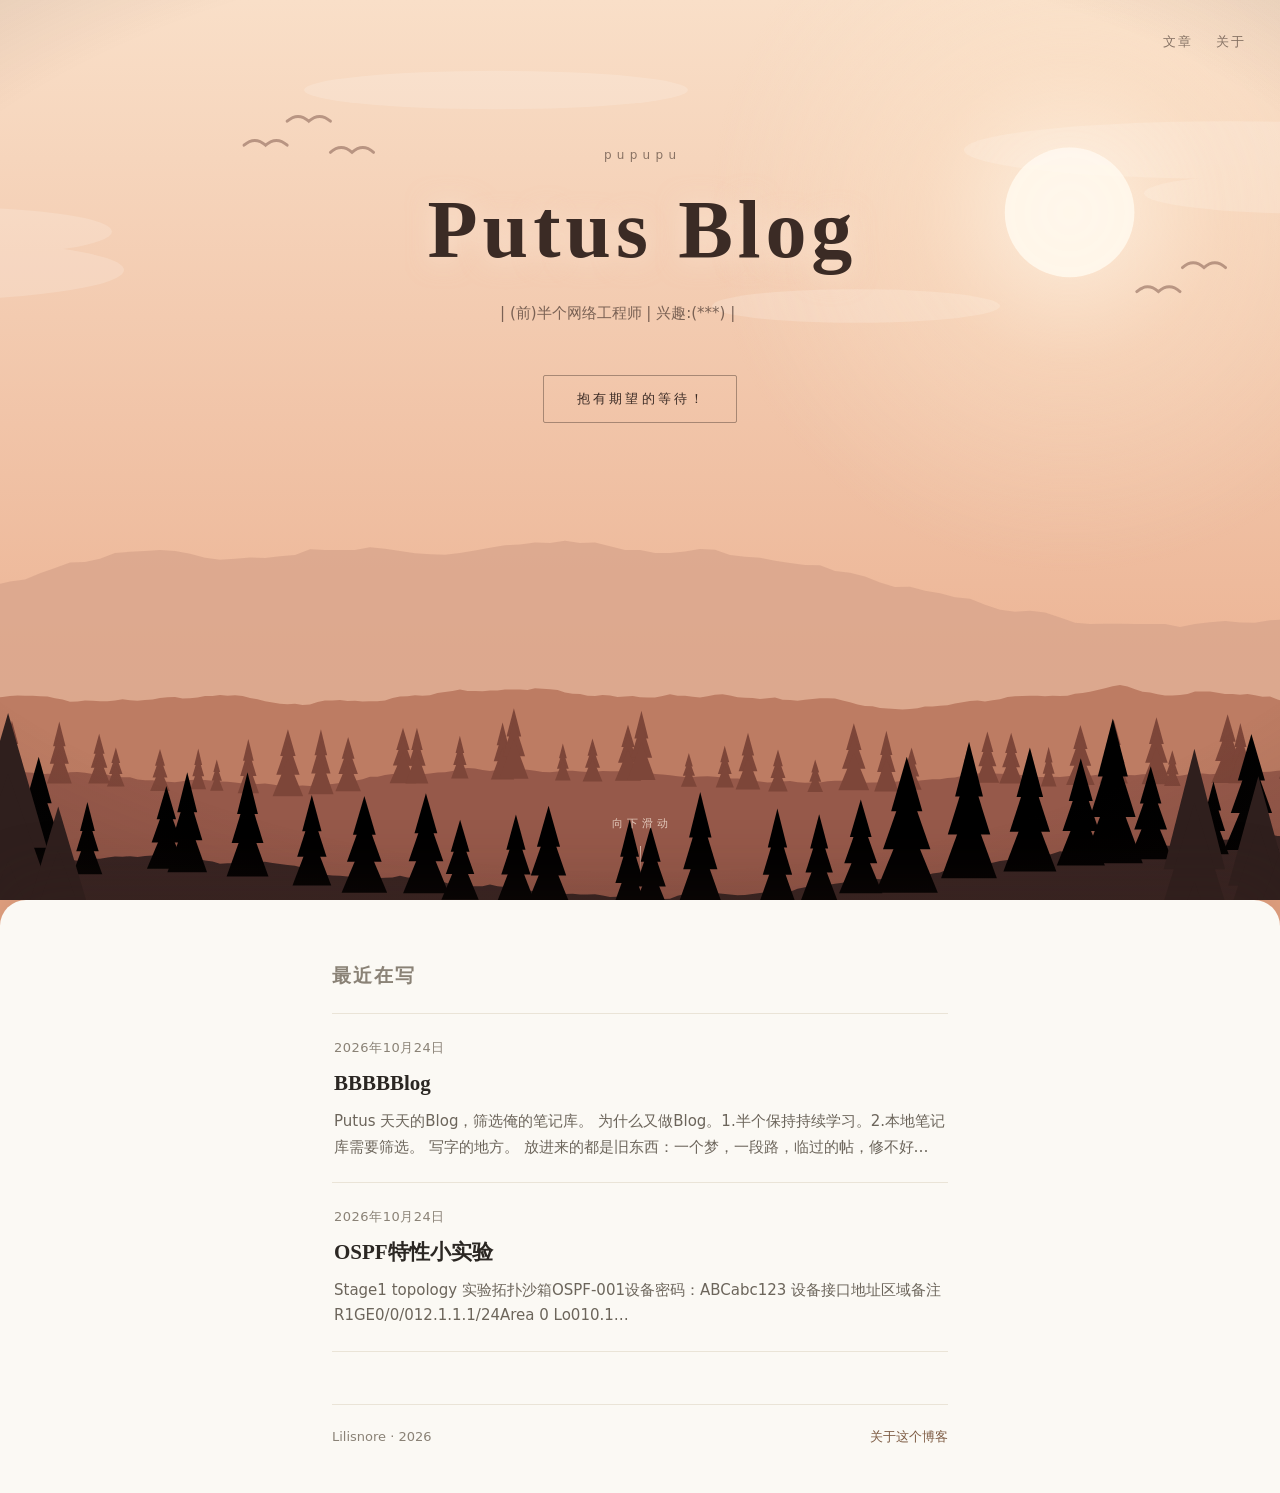
==== docs/index.html @ 39497267 "Add files via upload" ====
<!doctype html>
<html lang="zh-CN">
<head>
<meta charset="utf-8">
<meta name="viewport" content="width=device-width, initial-scale=1">
<title>Putus Blog</title>
<meta name="description" content="一个人的博客，记一些没地方放的念头。">
<meta name="color-scheme" content="light dark">
<link rel="stylesheet" href="assets/style.css">
<style>
:root {
  --sky-top: #f9dfc8;
  --sky-low: #e8a684;
  --ridge-far: #d9a58c;
  --ridge-mid: #bd7c63;
  --ridge-near: #96594a;
  --ridge-front: #382422;
  --tree-near: #7d4639;
  --tree-front: #2f1f1d;
  --accent: #7d5b43;
}
</style>
<link rel="icon" type="image/png" sizes="64x64" href="assets/favicon.png">
<link rel="apple-touch-icon" href="assets/apple-touch-icon.png">
  <script src="assets/home.js" defer></script>
</head>
<body class="is-home">
<div class="hero">
  <div class="scene" aria-hidden="true">
    <div class="scene__layer" style="--z:-40;--s:1.4"><svg viewBox="0 0 1600 900" preserveAspectRatio="xMidYMid slice" aria-hidden="true">
<defs>
  <radialGradient id="sc-glow" cx="0.5" cy="0.5" r="0.5">
    <stop offset="0%" stop-color="#fff6e9" stop-opacity="0.8"/>
    <stop offset="42%" stop-color="#ffe9cf" stop-opacity="0.32"/>
    <stop offset="100%" stop-color="#ffe9cf" stop-opacity="0"/>
  </radialGradient>
</defs>
<circle cx="1158" cy="252" r="300" fill="url(#sc-glow)"/>
<circle cx="1158" cy="252" r="54" fill="#fff8ec" opacity="0.92"/>
<g fill="#fffaf2" opacity="0.2" class="sc-clouds"><ellipse cx="180" cy="300" rx="190" ry="26"/><ellipse cx="230" cy="268" rx="130" ry="20"/><ellipse cx="1290" cy="200" rx="220" ry="24"/><ellipse cx="1360" cy="236" rx="140" ry="17"/><ellipse cx="680" cy="150" rx="160" ry="16"/><ellipse cx="980" cy="330" rx="120" ry="14"/></g>
</svg></div>
    <div class="scene__layer" style="--z:-70;--s:1.7"><svg viewBox="0 0 1600 900" preserveAspectRatio="xMidYMid slice" aria-hidden="true">
<defs>
  <linearGradient id="sc-far" x1="0" y1="0" x2="0" y2="1">
    <stop offset="0%" stop-color="#d9a58c"/>
    <stop offset="100%" stop-color="#c9907a"/>
  </linearGradient>
</defs>
<path class="sc-ridge-far" d="M0.0,592.0 L12.5,591.2 L25.0,587.9 L37.5,585.7 L50.0,582.2 L62.5,582.7 L75.0,580.1 L87.5,576.4 L100.0,575.6 L112.5,575.9 L125.0,576.1 L137.5,573.8 L150.0,570.4 L162.5,572.2 L175.0,571.1 L187.5,572.3 L200.0,570.1 L212.5,570.7 L225.0,568.8 L237.5,565.7 L250.0,561.9 L262.5,562.4 L275.0,559.5 L287.5,557.9 L300.0,552.8 L312.5,548.4 L325.0,543.7 L337.5,543.3 L350.0,540.6 L362.5,535.9 L375.0,534.8 L387.5,534.1 L400.0,533.3 L412.5,534.2 L425.0,536.5 L437.5,539.8 L450.0,541.5 L462.5,540.7 L475.0,539.6 L487.5,540.0 L500.0,538.5 L512.5,537.4 L525.0,532.8 L537.5,533.3 L550.0,533.4 L562.5,533.4 L575.0,531.0 L587.5,532.3 L600.0,534.1 L612.5,536.0 L625.0,536.8 L637.5,537.2 L650.0,535.9 L662.5,533.8 L675.0,531.4 L687.5,529.3 L700.0,528.7 L712.5,527.1 L725.0,527.5 L737.5,525.7 L750.0,527.4 L762.5,527.0 L775.0,530.2 L787.5,533.4 L800.0,533.4 L812.5,535.9 L825.0,535.8 L837.5,534.6 L850.0,532.4 L862.5,533.1 L875.0,537.4 L887.5,539.0 L900.0,539.7 L912.5,542.3 L925.0,544.1 L937.5,545.9 L950.0,546.0 L962.5,550.9 L975.0,552.2 L987.5,555.5 L1000.0,560.5 L1012.5,564.1 L1025.0,564.0 L1037.5,567.3 L1050.0,569.4 L1062.5,572.8 L1075.0,573.9 L1087.5,579.0 L1100.0,583.2 L1112.5,584.8 L1125.0,583.9 L1137.5,585.4 L1150.0,589.5 L1162.5,594.0 L1175.0,594.9 L1187.5,594.8 L1200.0,594.8 L1212.5,595.1 L1225.0,594.9 L1237.5,594.9 L1250.0,597.4 L1262.5,595.1 L1275.0,593.5 L1287.5,592.6 L1300.0,593.8 L1312.5,593.9 L1325.0,591.8 L1337.5,591.2 L1350.0,587.9 L1362.5,589.3 L1375.0,588.9 L1387.5,591.1 L1400.0,592.1 L1412.5,592.8 L1425.0,589.9 L1437.5,592.2 L1450.0,593.8 L1462.5,593.2 L1475.0,590.9 L1487.5,590.0 L1500.0,585.7 L1512.5,588.0 L1525.0,590.4 L1537.5,588.9 L1550.0,589.5 L1562.5,590.6 L1575.0,591.1 L1587.5,592.6 L1600.0,592.0 L1600,960 L0,960 Z" opacity="0.8"/>
</svg></div>
    <div class="scene__layer" style="--z:-100;--s:2"><svg viewBox="0 0 1600 900" preserveAspectRatio="xMidYMid slice" aria-hidden="true">
<defs>
  <linearGradient id="sc-mid" x1="0" y1="0" x2="0" y2="1">
    <stop offset="0%" stop-color="#bd7c63"/>
    <stop offset="100%" stop-color="#a5624e"/>
  </linearGradient>
</defs>
<g fill="none" stroke="#6d463b" stroke-width="2.4" stroke-linecap="round" opacity="0.45"><path d="M470,196 q9,-8 18,0 q9,-8 18,0"/><path d="M506,176 q9,-8 18,0 q9,-8 18,0"/><path d="M542,202 q9,-8 18,0 q9,-8 18,0"/><path d="M1214,318 q9,-8 18,0 q9,-8 18,0"/><path d="M1252,298 q9,-8 18,0 q9,-8 18,0"/></g>
<path class="sc-ridge-mid" d="M0.0,664.0 L6.3,664.2 L12.5,665.3 L18.8,664.7 L25.0,663.5 L31.3,662.6 L37.5,663.3 L43.8,664.6 L50.0,665.0 L56.3,664.3 L62.5,664.0 L68.8,663.0 L75.0,660.3 L81.3,659.9 L87.5,660.2 L93.8,658.8 L100.0,657.0 L106.3,655.7 L112.5,654.7 L118.8,653.7 L125.0,654.1 L131.3,653.2 L137.5,652.9 L143.8,653.3 L150.0,653.4 L156.3,652.6 L162.5,652.9 L168.8,654.1 L175.0,655.5 L181.3,654.2 L187.5,654.5 L193.8,654.7 L200.0,656.1 L206.3,657.1 L212.5,656.7 L218.8,657.1 L225.0,655.7 L231.3,656.6 L237.5,657.0 L243.8,657.3 L250.0,656.2 L256.3,656.2 L262.5,656.4 L268.8,655.8 L275.0,655.1 L281.3,654.6 L287.5,654.8 L293.8,654.8 L300.0,655.2 L306.3,655.4 L312.5,656.9 L318.8,658.0 L325.0,659.8 L331.3,659.6 L337.5,658.7 L343.8,659.0 L350.0,659.4 L356.3,659.3 L362.5,658.8 L368.8,657.8 L375.0,658.5 L381.3,659.0 L387.5,658.4 L393.8,657.9 L400.0,656.6 L406.3,656.1 L412.5,655.9 L418.8,657.0 L425.0,656.9 L431.3,656.2 L437.5,655.1 L443.8,655.1 L450.0,654.2 L456.3,654.8 L462.5,654.3 L468.8,655.1 L475.0,656.7 L481.3,657.7 L487.5,659.3 L493.8,660.4 L500.0,661.4 L506.3,661.9 L512.5,661.4 L518.8,662.4 L525.0,662.0 L531.3,659.9 L537.5,658.7 L543.8,658.7 L550.0,658.3 L556.3,659.1 L562.5,659.0 L568.8,659.5 L575.0,659.4 L581.3,659.4 L587.5,658.8 L593.8,656.7 L600.0,655.5 L606.3,655.3 L612.5,654.4 L618.8,654.8 L625.0,654.3 L631.3,652.5 L637.5,651.7 L643.8,650.9 L650.0,649.6 L656.3,650.9 L662.5,650.8 L668.8,651.0 L675.0,650.5 L681.3,650.5 L687.5,649.5 L693.8,649.6 L700.0,649.6 L706.3,649.9 L712.5,648.5 L718.8,649.0 L725.0,649.3 L731.3,649.9 L737.5,652.0 L743.8,653.1 L750.0,653.4 L756.3,654.8 L762.5,655.0 L768.8,654.2 L775.0,654.5 L781.3,655.8 L787.5,655.5 L793.8,655.1 L800.0,656.0 L806.3,656.3 L812.5,656.2 L818.8,655.0 L825.0,653.5 L831.3,654.8 L837.5,654.8 L843.8,655.7 L850.0,656.3 L856.3,655.2 L862.5,653.9 L868.8,653.5 L875.0,654.5 L881.3,656.1 L887.5,656.5 L893.8,656.6 L900.0,657.4 L906.3,656.8 L912.5,656.3 L918.8,658.1 L925.0,658.4 L931.3,658.9 L937.5,658.2 L943.8,657.6 L950.0,656.8 L956.3,656.8 L962.5,657.0 L968.8,658.7 L975.0,660.3 L981.3,662.0 L987.5,663.3 L993.8,663.5 L1000.0,665.0 L1006.3,665.5 L1012.5,665.8 L1018.8,666.3 L1025.0,665.8 L1031.3,665.3 L1037.5,663.7 L1043.8,663.7 L1050.0,663.1 L1056.3,662.7 L1062.5,661.2 L1068.8,660.3 L1075.0,659.1 L1081.3,658.7 L1087.5,659.5 L1093.8,658.5 L1100.0,657.7 L1106.3,655.9 L1112.5,655.3 L1118.8,654.9 L1125.0,654.7 L1131.3,654.8 L1137.5,655.2 L1143.8,654.7 L1150.0,655.1 L1156.3,654.7 L1162.5,653.1 L1168.8,652.5 L1175.0,651.5 L1181.3,650.1 L1187.5,648.6 L1193.8,646.8 L1200.0,645.9 L1206.3,647.0 L1212.5,649.4 L1218.8,651.5 L1225.0,652.1 L1231.3,653.5 L1237.5,654.5 L1243.8,654.5 L1250.0,654.2 L1256.3,653.4 L1262.5,651.2 L1268.8,651.2 L1275.0,651.3 L1281.3,652.2 L1287.5,653.4 L1293.8,653.3 L1300.0,653.9 L1306.3,653.4 L1312.5,654.4 L1318.8,655.6 L1325.0,655.5 L1331.3,657.9 L1337.5,659.8 L1343.8,661.2 L1350.0,662.7 L1356.3,662.3 L1362.5,663.3 L1368.8,662.4 L1375.0,663.2 L1381.3,664.6 L1387.5,666.7 L1393.8,666.6 L1400.0,668.2 L1406.3,666.6 L1412.5,666.6 L1418.8,665.4 L1425.0,664.4 L1431.3,664.1 L1437.5,664.8 L1443.8,664.5 L1450.0,664.1 L1456.3,663.8 L1462.5,664.0 L1468.8,662.7 L1475.0,661.8 L1481.3,660.1 L1487.5,659.9 L1493.8,658.3 L1500.0,658.2 L1506.3,658.6 L1512.5,660.0 L1518.8,658.9 L1525.0,659.4 L1531.3,659.7 L1537.5,658.3 L1543.8,658.1 L1550.0,657.7 L1556.3,657.7 L1562.5,657.1 L1568.8,658.2 L1575.0,659.5 L1581.3,660.6 L1587.5,660.8 L1593.8,662.6 L1600.0,664.0 L1600,960 L0,960 Z"/>
</svg></div>
    <div class="scene__layer" style="--z:-130;--s:2.3"><svg viewBox="0 0 1600 900" preserveAspectRatio="xMidYMid slice" aria-hidden="true">
<defs>
  <linearGradient id="sc-near" x1="0" y1="0" x2="0" y2="1">
    <stop offset="0%" stop-color="#96594a"/>
    <stop offset="100%" stop-color="#794337"/>
  </linearGradient>
</defs>
<path class="sc-ridge-near" d="M0.0,712.0 L6.3,712.7 L12.5,713.6 L18.8,713.2 L25.0,712.9 L31.3,712.1 L37.5,711.6 L43.8,711.6 L50.0,712.2 L56.3,711.5 L62.5,711.6 L68.8,711.7 L75.0,710.7 L81.3,711.2 L87.5,711.1 L93.8,710.4 L100.0,710.4 L106.3,710.6 L112.5,712.0 L118.8,711.5 L125.0,711.3 L131.3,711.0 L137.5,710.9 L143.8,710.4 L150.0,708.8 L156.3,708.1 L162.5,707.9 L168.8,707.9 L175.0,709.0 L181.3,707.8 L187.5,706.5 L193.8,706.0 L200.0,706.1 L206.3,706.3 L212.5,706.2 L218.8,707.7 L225.0,708.4 L231.3,709.1 L237.5,710.1 L243.8,709.6 L250.0,710.3 L256.3,712.7 L262.5,713.8 L268.8,714.7 L275.0,715.7 L281.3,717.7 L287.5,718.5 L293.8,719.0 L300.0,720.4 L306.3,719.7 L312.5,720.1 L318.8,719.8 L325.0,718.6 L331.3,718.4 L337.5,719.0 L343.8,720.1 L350.0,720.0 L356.3,720.6 L362.5,722.4 L368.8,722.7 L375.0,722.7 L381.3,724.5 L387.5,725.2 L393.8,725.2 L400.0,726.2 L406.3,726.4 L412.5,726.8 L418.8,726.1 L425.0,725.1 L431.3,724.7 L437.5,725.0 L443.8,725.7 L450.0,726.3 L456.3,726.5 L462.5,727.1 L468.8,727.9 L475.0,728.1 L481.3,728.4 L487.5,728.0 L493.8,728.7 L500.0,729.8 L506.3,730.5 L512.5,730.0 L518.8,729.6 L525.0,730.1 L531.3,729.0 L537.5,728.8 L543.8,728.3 L550.0,727.6 L556.3,726.5 L562.5,725.7 L568.8,724.3 L575.0,722.3 L581.3,722.2 L587.5,720.9 L593.8,719.9 L600.0,720.0 L606.3,719.4 L612.5,719.9 L618.8,720.2 L625.0,719.6 L631.3,718.8 L637.5,718.6 L643.8,717.5 L650.0,715.8 L656.3,715.0 L662.5,715.5 L668.8,716.6 L675.0,717.4 L681.3,716.7 L687.5,716.4 L693.8,716.1 L700.0,715.8 L706.3,716.5 L712.5,717.2 L718.8,718.3 L725.0,718.6 L731.3,718.0 L737.5,717.3 L743.8,717.2 L750.0,718.0 L756.3,718.3 L762.5,718.1 L768.8,717.5 L775.0,717.8 L781.3,717.8 L787.5,717.8 L793.8,717.3 L800.0,716.7 L806.3,718.5 L812.5,719.9 L818.8,720.5 L825.0,721.0 L831.3,721.8 L837.5,722.5 L843.8,722.6 L850.0,722.0 L856.3,721.8 L862.5,722.3 L868.8,722.9 L875.0,723.7 L881.3,723.7 L887.5,724.4 L893.8,725.6 L900.0,726.3 L906.3,727.1 L912.5,726.9 L918.8,726.2 L925.0,725.8 L931.3,726.9 L937.5,727.2 L943.8,727.1 L950.0,727.1 L956.3,726.1 L962.5,725.6 L968.8,725.7 L975.0,725.3 L981.3,725.8 L987.5,727.2 L993.8,727.1 L1000.0,727.0 L1006.3,726.5 L1012.5,726.5 L1018.8,725.9 L1025.0,725.1 L1031.3,725.6 L1037.5,725.0 L1043.8,724.3 L1050.0,724.3 L1056.3,723.4 L1062.5,723.0 L1068.8,721.4 L1075.0,720.2 L1081.3,719.5 L1087.5,719.0 L1093.8,719.6 L1100.0,719.7 L1106.3,719.9 L1112.5,720.0 L1118.8,721.1 L1125.0,721.7 L1131.3,722.6 L1137.5,722.4 L1143.8,722.3 L1150.0,722.6 L1156.3,721.9 L1162.5,720.9 L1168.8,721.1 L1175.0,721.4 L1181.3,720.6 L1187.5,720.2 L1193.8,719.9 L1200.0,720.3 L1206.3,720.8 L1212.5,721.1 L1218.8,720.2 L1225.0,719.9 L1231.3,720.7 L1237.5,721.8 L1243.8,721.9 L1250.0,721.4 L1256.3,720.4 L1262.5,720.0 L1268.8,719.6 L1275.0,720.2 L1281.3,719.7 L1287.5,719.2 L1293.8,719.9 L1300.0,719.7 L1306.3,718.8 L1312.5,718.6 L1318.8,718.4 L1325.0,718.2 L1331.3,717.2 L1337.5,716.9 L1343.8,715.0 L1350.0,714.2 L1356.3,713.9 L1362.5,713.3 L1368.8,713.4 L1375.0,713.1 L1381.3,711.4 L1387.5,710.7 L1393.8,710.4 L1400.0,709.9 L1406.3,711.1 L1412.5,711.7 L1418.8,712.6 L1425.0,713.7 L1431.3,714.7 L1437.5,714.6 L1443.8,714.6 L1450.0,714.4 L1456.3,715.5 L1462.5,716.2 L1468.8,715.8 L1475.0,716.3 L1481.3,716.1 L1487.5,715.9 L1493.8,716.2 L1500.0,716.1 L1506.3,717.2 L1512.5,718.0 L1518.8,718.2 L1525.0,717.7 L1531.3,717.9 L1537.5,716.9 L1543.8,717.2 L1550.0,717.0 L1556.3,717.2 L1562.5,716.9 L1568.8,715.9 L1575.0,715.9 L1581.3,714.5 L1587.5,714.2 L1593.8,713.7 L1600.0,712.0 L1600,960 L0,960 Z"/>
<g class="sc-trees-near"><polygon points="21.6,677.8 16.8,695.1 26.4,695.1"/><polygon points="21.6,685.6 14.3,707.2 28.9,707.2"/><polygon points="21.6,696.8 12.0,721.1 31.2,721.1"/><polygon points="41.3,664.6 35.4,686.6 47.2,686.6"/><polygon points="41.3,674.5 32.4,702.0 50.3,702.0"/><polygon points="41.3,688.8 29.5,719.6 53.1,719.6"/><polygon points="78.4,677.9 74.4,694.3 82.3,694.3"/><polygon points="78.4,685.3 72.4,705.8 84.4,705.8"/><polygon points="78.4,695.9 70.5,718.9 86.3,718.9"/><polygon points="100.8,664.2 95.2,685.9 106.4,685.9"/><polygon points="100.8,673.9 92.2,701.1 109.3,701.1"/><polygon points="100.8,688.0 89.6,718.4 112.0,718.4"/><polygon points="119.0,661.0 112.9,684.4 125.2,684.4"/><polygon points="119.0,671.5 109.7,700.8 128.4,700.8"/><polygon points="119.0,686.7 106.7,719.5 131.3,719.5"/><polygon points="143.3,683.5 139.4,697.5 147.3,697.5"/><polygon points="143.3,689.8 137.3,707.2 149.3,707.2"/><polygon points="143.3,698.9 135.4,718.4 151.2,718.4"/><polygon points="186.1,678.3 182.4,692.9 189.8,692.9"/><polygon points="186.1,684.9 180.4,703.1 191.7,703.1"/><polygon points="186.1,694.4 178.6,714.8 193.5,714.8"/><polygon points="206.8,680.9 203.3,694.3 210.3,694.3"/><polygon points="206.8,686.9 201.5,703.6 212.1,703.6"/><polygon points="206.8,695.6 199.8,714.3 213.8,714.3"/><polygon points="224.5,674.1 220.2,691.0 228.9,691.0"/><polygon points="224.5,681.7 217.9,702.9 231.1,702.9"/><polygon points="224.5,692.7 215.8,716.4 233.2,716.4"/><polygon points="249.2,663.3 243.8,685.3 254.7,685.3"/><polygon points="249.2,673.2 240.9,700.7 257.5,700.7"/><polygon points="249.2,687.5 238.3,718.3 260.2,718.3"/><polygon points="276.6,675.6 271.5,695.1 281.8,695.1"/><polygon points="276.6,684.4 268.8,708.7 284.5,708.7"/><polygon points="276.6,697.0 266.3,724.2 287.0,724.2"/><polygon points="316.1,676.2 310.9,696.9 321.3,696.9"/><polygon points="316.1,685.5 308.2,711.4 324.0,711.4"/><polygon points="316.1,698.9 305.7,727.9 326.5,727.9"/><polygon points="349.3,686.5 344.7,703.1 353.8,703.1"/><polygon points="349.3,694.0 342.4,714.7 356.1,714.7"/><polygon points="349.3,704.8 340.2,728.0 358.3,728.0"/><polygon points="363.2,697.9 359.5,710.9 366.8,710.9"/><polygon points="363.2,703.8 357.6,720.1 368.7,720.1"/><polygon points="363.2,712.2 355.8,730.5 370.5,730.5"/><polygon points="400.0,699.2 395.9,713.2 404.1,713.2"/><polygon points="400.0,705.5 393.8,723.0 406.2,723.0"/><polygon points="400.0,714.6 391.8,734.2 408.2,734.2"/><polygon points="431.9,698.8 428.6,712.4 435.1,712.4"/><polygon points="431.9,704.9 427.0,721.9 436.8,721.9"/><polygon points="431.9,713.7 425.4,732.7 438.4,732.7"/><polygon points="447.3,708.0 444.5,718.4 450.1,718.4"/><polygon points="447.3,712.7 443.1,725.7 451.6,725.7"/><polygon points="447.3,719.5 441.8,734.0 452.9,734.0"/><polygon points="473.6,690.9 469.2,709.0 478.1,709.0"/><polygon points="473.6,699.1 466.9,721.6 480.4,721.6"/><polygon points="473.6,710.8 464.8,736.1 482.5,736.1"/><polygon points="506.6,682.7 500.2,705.0 513.0,705.0"/><polygon points="506.6,692.7 496.9,720.6 516.3,720.6"/><polygon points="506.6,707.2 493.8,738.5 519.3,738.5"/><polygon points="534.1,682.7 528.8,704.4 539.3,704.4"/><polygon points="534.1,692.5 526.0,719.6 542.1,719.6"/><polygon points="534.1,706.6 523.5,736.9 544.6,736.9"/><polygon points="556.8,689.2 551.5,707.3 562.1,707.3"/><polygon points="556.8,697.3 548.7,719.9 564.9,719.9"/><polygon points="556.8,709.1 546.2,734.4 567.4,734.4"/><polygon points="602.5,681.5 596.9,700.0 608.0,700.0"/><polygon points="602.5,689.8 594.1,713.0 610.8,713.0"/><polygon points="602.5,701.9 591.4,727.8 613.5,727.8"/><polygon points="614.1,681.5 609.4,700.1 618.9,700.1"/><polygon points="614.1,689.9 606.9,713.1 621.3,713.1"/><polygon points="614.1,702.0 604.6,728.0 623.6,728.0"/><polygon points="649.9,688.1 646.3,702.4 653.5,702.4"/><polygon points="649.9,694.5 644.4,712.4 655.4,712.4"/><polygon points="649.9,703.8 642.6,723.8 657.1,723.8"/><polygon points="685.5,677.1 680.6,696.1 690.3,696.1"/><polygon points="685.5,685.6 678.1,709.3 692.8,709.3"/><polygon points="685.5,698.0 675.8,724.5 695.1,724.5"/><polygon points="694.9,665.3 688.8,688.8 701.0,688.8"/><polygon points="694.9,675.8 685.6,705.2 704.2,705.2"/><polygon points="694.9,691.1 682.7,724.0 707.1,724.0"/><polygon points="735.7,694.5 732.5,706.9 739.0,706.9"/><polygon points="735.7,700.1 730.8,715.6 740.6,715.6"/><polygon points="735.7,708.2 729.2,725.5 742.2,725.5"/><polygon points="760.4,690.5 756.3,704.8 764.6,704.8"/><polygon points="760.4,696.9 754.2,714.8 766.7,714.8"/><polygon points="760.4,706.2 752.2,726.2 768.7,726.2"/><polygon points="790.0,678.9 784.5,697.6 795.5,697.6"/><polygon points="790.0,687.3 781.7,710.7 798.3,710.7"/><polygon points="790.0,699.5 779.1,725.6 800.9,725.6"/><polygon points="801.2,667.3 795.3,690.4 807.0,690.4"/><polygon points="801.2,677.7 792.2,706.5 810.1,706.5"/><polygon points="801.2,692.7 789.4,725.0 812.9,725.0"/><polygon points="840.7,702.4 837.4,713.7 844.0,713.7"/><polygon points="840.7,707.5 835.7,721.5 845.8,721.5"/><polygon points="840.7,714.8 834.1,730.6 847.4,730.6"/><polygon points="870.6,696.5 866.9,710.3 874.4,710.3"/><polygon points="870.6,702.7 864.9,720.1 876.4,720.1"/><polygon points="870.6,711.7 863.1,731.2 878.2,731.2"/><polygon points="890.0,685.6 884.8,704.5 895.1,704.5"/><polygon points="890.0,694.1 882.2,717.8 897.8,717.8"/><polygon points="890.0,706.4 879.7,732.9 900.2,732.9"/><polygon points="915.0,699.6 910.9,713.6 919.0,713.6"/><polygon points="915.0,705.9 908.8,723.4 921.2,723.4"/><polygon points="915.0,715.0 906.8,734.6 923.1,734.6"/><polygon points="946.0,707.9 942.8,718.8 949.3,718.8"/><polygon points="946.0,712.8 941.1,726.4 951.0,726.4"/><polygon points="946.0,719.9 939.5,735.1 952.5,735.1"/><polygon points="978.2,677.7 971.8,700.1 984.6,700.1"/><polygon points="978.2,687.8 968.4,715.7 987.9,715.7"/><polygon points="978.2,702.3 965.3,733.6 991.0,733.6"/><polygon points="1005.3,683.9 1000.2,704.2 1010.3,704.2"/><polygon points="1005.3,693.0 997.6,718.4 1012.9,718.4"/><polygon points="1005.3,706.2 995.2,734.6 1015.3,734.6"/><polygon points="1026.3,698.0 1022.1,712.1 1030.5,712.1"/><polygon points="1026.3,704.4 1019.9,722.0 1032.7,722.0"/><polygon points="1026.3,713.5 1017.9,733.2 1034.7,733.2"/><polygon points="1073.5,696.3 1070.3,709.2 1076.6,709.2"/><polygon points="1073.5,702.1 1068.7,718.2 1078.2,718.2"/><polygon points="1073.5,710.5 1067.2,728.5 1079.7,728.5"/><polygon points="1089.5,684.6 1084.6,701.6 1094.4,701.6"/><polygon points="1089.5,692.2 1082.0,713.5 1097.0,713.5"/><polygon points="1089.5,703.3 1079.6,727.2 1099.3,727.2"/><polygon points="1109.3,685.6 1104.3,702.5 1114.2,702.5"/><polygon points="1109.3,693.2 1101.8,714.4 1116.7,714.4"/><polygon points="1109.3,704.2 1099.4,727.9 1119.1,727.9"/><polygon points="1140.5,697.2 1137.3,710.4 1143.8,710.4"/><polygon points="1140.5,703.1 1135.6,719.7 1145.5,719.7"/><polygon points="1140.5,711.8 1134.0,730.4 1147.1,730.4"/><polygon points="1167.0,679.2 1161.1,699.1 1172.9,699.1"/><polygon points="1167.0,688.2 1158.0,713.1 1176.0,713.1"/><polygon points="1167.0,701.1 1155.1,729.1 1178.9,729.1"/><polygon points="1194.7,674.5 1188.8,695.9 1200.6,695.9"/><polygon points="1194.7,684.1 1185.7,710.8 1203.7,710.8"/><polygon points="1194.7,698.0 1182.9,727.9 1206.6,727.9"/><polygon points="1230.4,672.7 1224.2,695.0 1236.5,695.0"/><polygon points="1230.4,682.8 1221.0,710.7 1239.7,710.7"/><polygon points="1230.4,697.3 1218.1,728.5 1242.7,728.5"/><polygon points="1243.6,700.2 1240.1,712.1 1247.0,712.1"/><polygon points="1243.6,705.5 1238.3,720.4 1248.8,720.4"/><polygon points="1243.6,713.2 1236.7,729.9 1250.5,729.9"/><polygon points="1289.7,670.3 1282.9,693.1 1296.4,693.1"/><polygon points="1289.7,680.6 1279.3,709.1 1300.0,709.1"/><polygon points="1289.7,695.4 1276.1,727.4 1303.2,727.4"/><polygon points="1300.3,677.5 1295.3,697.5 1305.4,697.5"/><polygon points="1300.3,686.5 1292.7,711.6 1308.0,711.6"/><polygon points="1300.3,699.6 1290.3,727.7 1310.4,727.7"/><polygon points="1340.6,689.1 1336.5,703.1 1344.7,703.1"/><polygon points="1340.6,695.4 1334.4,712.8 1346.9,712.8"/><polygon points="1340.6,704.5 1332.4,724.0 1348.8,724.0"/><polygon points="1375.8,694.3 1372.9,704.9 1378.6,704.9"/><polygon points="1375.8,699.0 1371.5,712.3 1380.0,712.3"/><polygon points="1375.8,706.0 1370.1,720.9 1381.4,720.9"/><polygon points="1379.8,693.5 1376.9,704.0 1382.7,704.0"/><polygon points="1379.8,698.2 1375.4,711.3 1384.3,711.3"/><polygon points="1379.8,705.0 1374.0,719.7 1385.6,719.7"/><polygon points="1409.3,681.8 1405.2,696.9 1413.4,696.9"/><polygon points="1409.3,688.6 1403.0,707.4 1415.6,707.4"/><polygon points="1409.3,698.4 1401.0,719.4 1417.6,719.4"/><polygon points="1447.3,667.5 1441.3,689.5 1453.3,689.5"/><polygon points="1447.3,677.4 1438.2,704.9 1456.5,704.9"/><polygon points="1447.3,691.7 1435.3,722.5 1459.4,722.5"/><polygon points="1481.2,674.1 1475.7,694.1 1486.7,694.1"/><polygon points="1481.2,683.1 1472.8,708.1 1489.6,708.1"/><polygon points="1481.2,696.1 1470.1,724.1 1492.3,724.1"/><polygon points="1491.6,678.2 1487.2,696.5 1496.0,696.5"/><polygon points="1491.6,686.4 1485.0,709.4 1498.3,709.4"/><polygon points="1491.6,698.4 1482.9,724.1 1500.4,724.1"/><polygon points="1533.9,690.4 1530.4,704.4 1537.4,704.4"/><polygon points="1533.9,696.7 1528.6,714.2 1539.2,714.2"/><polygon points="1533.9,705.8 1526.9,725.5 1540.9,725.5"/><polygon points="1557.5,695.9 1554.6,707.6 1560.4,707.6"/><polygon points="1557.5,701.2 1553.1,715.8 1561.9,715.8"/><polygon points="1557.5,708.8 1551.7,725.2 1563.3,725.2"/><polygon points="1585.4,687.9 1581.9,701.7 1588.9,701.7"/><polygon points="1585.4,694.1 1580.1,711.3 1590.7,711.3"/><polygon points="1585.4,703.1 1578.4,722.3 1592.3,722.3"/></g>
</svg></div>
    <div class="scene__layer" style="--z:-160;--s:2.6"><svg viewBox="0 0 1600 900" preserveAspectRatio="xMidYMid slice" aria-hidden="true">
<defs>
  <linearGradient id="sc-front" x1="0" y1="0" x2="0" y2="1">
    <stop offset="0%" stop-color="#382422"/>
    <stop offset="100%" stop-color="#241514"/>
  </linearGradient>
  <radialGradient id="sc-vig" cx="0.5" cy="0.46" r="0.78">
    <stop offset="55%" stop-color="#2f1f1d" stop-opacity="0"/>
    <stop offset="100%" stop-color="#2f1f1d" stop-opacity="0.34"/>
  </radialGradient>
</defs>
<path class="sc-ridge-front" d="M0.0,792.0 L6.3,792.0 L12.5,792.6 L18.8,793.6 L25.0,795.3 L31.3,795.6 L37.5,794.7 L43.8,795.1 L50.0,795.4 L56.3,795.7 L62.5,794.9 L68.8,793.0 L75.0,791.9 L81.3,792.9 L87.5,792.4 L93.8,793.5 L100.0,793.5 L106.3,793.9 L112.5,793.0 L118.8,791.7 L125.0,791.3 L131.3,792.1 L137.5,791.6 L143.8,792.6 L150.0,792.3 L156.3,791.8 L162.5,792.4 L168.8,793.2 L175.0,793.9 L181.3,794.3 L187.5,794.5 L193.8,793.9 L200.0,794.4 L206.3,793.6 L212.5,791.6 L218.8,790.9 L225.0,791.4 L231.3,789.8 L237.5,788.9 L243.8,788.6 L250.0,788.9 L256.3,788.3 L262.5,788.2 L268.8,788.1 L275.0,788.2 L281.3,789.2 L287.5,789.0 L293.8,789.6 L300.0,790.6 L306.3,791.2 L312.5,791.2 L318.8,791.0 L325.0,791.4 L331.3,792.3 L337.5,792.0 L343.8,790.7 L350.0,790.7 L356.3,789.6 L362.5,788.7 L368.8,789.0 L375.0,788.5 L381.3,789.1 L387.5,788.3 L393.8,787.9 L400.0,787.0 L406.3,787.0 L412.5,788.3 L418.8,788.9 L425.0,790.5 L431.3,790.6 L437.5,792.0 L443.8,792.9 L450.0,794.8 L456.3,794.3 L462.5,794.4 L468.8,793.3 L475.0,793.4 L481.3,793.5 L487.5,793.1 L493.8,794.1 L500.0,794.9 L506.3,795.9 L512.5,796.5 L518.8,798.2 L525.0,800.5 L531.3,802.4 L537.5,804.0 L543.8,804.5 L550.0,804.8 L556.3,805.4 L562.5,806.7 L568.8,806.9 L575.0,807.2 L581.3,806.8 L587.5,806.5 L593.8,806.2 L600.0,804.8 L606.3,806.3 L612.5,806.6 L618.8,807.4 L625.0,807.2 L631.3,808.9 L637.5,810.4 L643.8,812.2 L650.0,812.7 L656.3,813.7 L662.5,813.6 L668.8,813.5 L675.0,812.1 L681.3,813.6 L687.5,814.2 L693.8,814.5 L700.0,815.9 L706.3,817.1 L712.5,817.7 L718.8,819.1 L725.0,820.3 L731.3,820.1 L737.5,819.9 L743.8,819.8 L750.0,820.5 L756.3,820.4 L762.5,820.2 L768.8,821.2 L775.0,822.4 L781.3,822.3 L787.5,823.3 L793.8,824.1 L800.0,825.2 L806.3,825.0 L812.5,825.3 L818.8,824.1 L825.0,823.9 L831.3,821.4 L837.5,819.9 L843.8,818.4 L850.0,817.6 L856.3,818.8 L862.5,819.1 L868.8,819.8 L875.0,820.4 L881.3,821.1 L887.5,820.8 L893.8,819.9 L900.0,819.1 L906.3,818.4 L912.5,818.0 L918.8,817.9 L925.0,818.1 L931.3,815.7 L937.5,814.4 L943.8,813.9 L950.0,812.7 L956.3,812.6 L962.5,811.4 L968.8,810.7 L975.0,808.9 L981.3,807.8 L987.5,807.0 L993.8,807.2 L1000.0,807.7 L1006.3,806.9 L1012.5,806.4 L1018.8,806.7 L1025.0,807.3 L1031.3,806.2 L1037.5,804.6 L1043.8,803.0 L1050.0,802.1 L1056.3,799.6 L1062.5,798.0 L1068.8,796.1 L1075.0,794.8 L1081.3,794.3 L1087.5,794.7 L1093.8,793.9 L1100.0,792.4 L1106.3,791.6 L1112.5,789.8 L1118.8,789.0 L1125.0,789.3 L1131.3,788.5 L1137.5,788.1 L1143.8,786.5 L1150.0,784.4 L1156.3,785.3 L1162.5,785.0 L1168.8,783.9 L1175.0,783.9 L1181.3,783.6 L1187.5,783.6 L1193.8,782.5 L1200.0,782.3 L1206.3,780.9 L1212.5,779.8 L1218.8,779.4 L1225.0,779.1 L1231.3,779.1 L1237.5,779.5 L1243.8,780.1 L1250.0,779.2 L1256.3,778.2 L1262.5,777.4 L1268.8,776.2 L1275.0,775.2 L1281.3,774.5 L1287.5,774.8 L1293.8,774.5 L1300.0,773.4 L1306.3,771.7 L1312.5,771.2 L1318.8,770.3 L1325.0,770.5 L1331.3,771.6 L1337.5,771.8 L1343.8,772.7 L1350.0,772.2 L1356.3,771.8 L1362.5,772.5 L1368.8,773.7 L1375.0,775.3 L1381.3,775.6 L1387.5,776.3 L1393.8,777.0 L1400.0,777.3 L1406.3,778.8 L1412.5,779.6 L1418.8,780.5 L1425.0,781.1 L1431.3,780.9 L1437.5,780.2 L1443.8,780.9 L1450.0,780.8 L1456.3,782.0 L1462.5,783.7 L1468.8,784.7 L1475.0,785.6 L1481.3,786.3 L1487.5,786.9 L1493.8,788.4 L1500.0,790.9 L1506.3,790.9 L1512.5,792.3 L1518.8,791.5 L1525.0,791.1 L1531.3,790.8 L1537.5,791.9 L1543.8,791.9 L1550.0,792.3 L1556.3,791.6 L1562.5,792.3 L1568.8,793.9 L1575.0,794.4 L1581.3,794.5 L1587.5,794.3 L1593.8,792.5 L1600.0,792.0 L1600,960 L0,960 Z"/>
<g class="#2f1f1d"><polygon points="29.5,737.6 21.8,765.6 37.2,765.6"/><polygon points="29.5,750.2 17.8,785.2 41.2,785.2"/><polygon points="29.5,768.4 14.1,807.5 44.9,807.5"/><polygon points="68.4,714.8 59.4,750.9 77.3,750.9"/><polygon points="68.4,731.0 54.8,776.2 82.0,776.2"/><polygon points="68.4,754.5 50.5,805.1 86.3,805.1"/><polygon points="91.8,703.2 81.3,744.0 102.2,744.0"/><polygon points="91.8,721.5 75.9,772.5 107.7,772.5"/><polygon points="91.8,748.0 70.9,805.1 112.7,805.1"/><polygon points="143.0,686.0 129.7,733.4 156.3,733.4"/><polygon points="143.0,707.3 122.8,766.6 163.2,766.6"/><polygon points="143.0,738.1 116.4,804.5 169.6,804.5"/><polygon points="189.4,712.6 178.5,750.1 200.2,750.1"/><polygon points="189.4,729.4 172.9,776.3 205.9,776.3"/><polygon points="189.4,753.8 167.7,806.3 211.1,806.3"/><polygon points="230.9,682.6 218.2,730.3 243.6,730.3"/><polygon points="230.9,704.1 211.6,763.7 250.2,763.7"/><polygon points="230.9,735.1 205.5,801.9 256.3,801.9"/><polygon points="278.6,707.2 268.0,744.6 289.2,744.6"/><polygon points="278.6,724.0 262.5,770.8 294.7,770.8"/><polygon points="278.6,748.4 257.4,800.8 299.7,800.8"/><polygon points="298.9,705.6 288.1,744.3 309.7,744.3"/><polygon points="298.9,723.0 282.5,771.4 315.3,771.4"/><polygon points="298.9,748.2 277.3,802.5 320.5,802.5"/><polygon points="339.5,743.3 333.4,767.4 345.7,767.4"/><polygon points="339.5,754.1 330.2,784.3 348.9,784.3"/><polygon points="339.5,769.8 327.2,803.6 351.9,803.6"/><polygon points="405.3,730.1 397.2,757.7 413.4,757.7"/><polygon points="405.3,742.5 393.0,777.0 417.6,777.0"/><polygon points="405.3,760.4 389.1,799.0 421.5,799.0"/><polygon points="422.7,718.6 414.4,751.9 431.0,751.9"/><polygon points="422.7,733.6 410.1,775.2 435.3,775.2"/><polygon points="422.7,755.3 406.2,801.9 439.2,801.9"/><polygon points="472.9,718.6 464.2,753.3 481.6,753.3"/><polygon points="472.9,734.3 459.7,777.6 486.2,777.6"/><polygon points="472.9,756.8 455.5,805.4 490.4,805.4"/><polygon points="526.5,737.5 518.5,767.7 534.6,767.7"/><polygon points="526.5,751.1 514.3,788.9 538.8,788.9"/><polygon points="526.5,770.7 510.4,813.0 542.7,813.0"/><polygon points="570.3,738.4 560.8,770.6 579.8,770.6"/><polygon points="570.3,752.9 555.8,793.2 584.7,793.2"/><polygon points="570.3,773.9 551.3,819.0 589.3,819.0"/><polygon points="621.6,736.1 612.1,769.4 631.1,769.4"/><polygon points="621.6,751.1 607.2,792.7 636.1,792.7"/><polygon points="621.6,772.7 602.6,819.3 640.6,819.3"/><polygon points="650.1,758.1 642.3,784.7 657.9,784.7"/><polygon points="650.1,770.1 638.2,803.4 661.9,803.4"/><polygon points="650.1,787.4 634.5,824.7 665.6,824.7"/><polygon points="696.6,753.7 688.6,783.1 704.6,783.1"/><polygon points="696.6,766.9 684.4,803.7 708.8,803.7"/><polygon points="696.6,786.0 680.6,827.2 712.6,827.2"/><polygon points="723.8,746.4 714.1,780.6 733.4,780.6"/><polygon points="723.8,761.8 709.0,804.6 738.5,804.6"/><polygon points="723.8,784.1 704.4,832.0 743.1,832.0"/><polygon points="791.4,757.7 783.5,788.9 799.2,788.9"/><polygon points="791.4,771.7 779.5,810.8 803.3,810.8"/><polygon points="791.4,792.0 775.7,835.8 807.0,835.8"/><polygon points="808.9,763.8 800.6,793.2 817.2,793.2"/><polygon points="808.9,777.0 796.3,813.7 821.5,813.7"/><polygon points="808.9,796.1 792.3,837.1 825.5,837.1"/><polygon points="850.2,735.1 840.9,772.9 859.6,772.9"/><polygon points="850.2,752.1 836.0,799.4 864.5,799.4"/><polygon points="850.2,776.7 831.5,829.6 868.9,829.6"/><polygon points="914.5,748.7 906.5,781.2 922.6,781.2"/><polygon points="914.5,763.3 902.3,804.0 926.8,804.0"/><polygon points="914.5,784.5 898.4,830.0 930.6,830.0"/><polygon points="949.3,753.5 941.8,782.0 956.8,782.0"/><polygon points="949.3,766.3 937.9,802.0 960.7,802.0"/><polygon points="949.3,784.9 934.2,824.9 964.3,824.9"/><polygon points="984.0,741.2 974.9,772.5 993.0,772.5"/><polygon points="984.0,755.3 970.2,794.4 997.7,794.4"/><polygon points="984.0,775.6 965.9,819.4 1002.0,819.4"/><polygon points="1022.3,705.7 1009.3,751.0 1035.3,751.0"/><polygon points="1022.3,726.1 1002.5,782.8 1042.0,782.8"/><polygon points="1022.3,755.6 996.3,819.0 1048.2,819.0"/><polygon points="1074.2,693.1 1062.6,738.7 1085.8,738.7"/><polygon points="1074.2,713.6 1056.5,770.5 1091.9,770.5"/><polygon points="1074.2,743.2 1050.9,806.9 1097.4,806.9"/><polygon points="1124.9,697.9 1113.8,739.2 1135.9,739.2"/><polygon points="1124.9,716.5 1108.1,768.2 1141.7,768.2"/><polygon points="1124.9,743.4 1102.8,801.3 1147.0,801.3"/><polygon points="1167.3,706.8 1157.3,742.6 1177.3,742.6"/><polygon points="1167.3,722.9 1152.1,767.6 1182.6,767.6"/><polygon points="1167.3,746.1 1147.3,796.2 1187.4,796.2"/><polygon points="1194.0,673.7 1181.5,722.0 1206.5,722.0"/><polygon points="1194.0,695.4 1175.0,755.8 1213.0,755.8"/><polygon points="1194.0,726.8 1169.0,794.4 1219.0,794.4"/><polygon points="1225.6,713.5 1216.6,744.5 1234.5,744.5"/><polygon points="1225.6,727.5 1211.9,766.3 1239.2,766.3"/><polygon points="1225.6,747.6 1207.6,791.1 1243.5,791.1"/><polygon points="1277.9,726.2 1271.5,750.5 1284.3,750.5"/><polygon points="1277.9,737.1 1268.2,767.5 1287.6,767.5"/><polygon points="1277.9,752.9 1265.2,786.9 1290.6,786.9"/><polygon points="1309.5,686.7 1298.2,725.4 1320.8,725.4"/><polygon points="1309.5,704.1 1292.3,752.5 1326.7,752.5"/><polygon points="1309.5,729.2 1286.8,783.4 1332.1,783.4"/><polygon points="1377.7,667.7 1365.4,715.6 1389.9,715.6"/><polygon points="1377.7,689.2 1359.0,749.1 1396.3,749.1"/><polygon points="1377.7,720.3 1353.2,787.4 1402.2,787.4"/><polygon points="1405.2,719.9 1397.4,748.2 1413.0,748.2"/><polygon points="1405.2,732.6 1393.3,767.9 1417.1,767.9"/><polygon points="1405.2,751.0 1389.5,790.5 1420.9,790.5"/><polygon points="1466.6,731.2 1459.8,757.3 1473.4,757.3"/><polygon points="1466.6,742.9 1456.2,775.5 1476.9,775.5"/><polygon points="1466.6,759.9 1453.0,796.4 1480.2,796.4"/><polygon points="1506.0,685.1 1492.2,732.2 1519.9,732.2"/><polygon points="1506.0,706.3 1485.0,765.2 1527.1,765.2"/><polygon points="1506.0,736.9 1478.4,802.9 1533.7,802.9"/><polygon points="1549.1,686.5 1535.8,733.6 1562.4,733.6"/><polygon points="1549.1,707.7 1528.9,766.6 1569.3,766.6"/><polygon points="1549.1,738.3 1522.5,804.3 1575.7,804.3"/><polygon points="1571.7,719.1 1561.7,753.9 1581.8,753.9"/><polygon points="1571.7,734.7 1556.4,778.3 1587.0,778.3"/><polygon points="1571.7,757.4 1551.6,806.1 1591.9,806.1"/></g>
<g class="sc-trees-front"><polygon points="19.6,738.6 -2.7,823.2 41.9,823.2"/><polygon points="19.6,776.7 -14.4,882.4 53.5,882.4"/><polygon points="19.6,831.6 -25.1,950.0 64.3,950.0"/><polygon points="62.1,694.4 32.2,796.6 92.0,796.6"/><polygon points="62.1,740.4 16.7,868.2 107.5,868.2"/><polygon points="62.1,806.9 2.4,950.0 121.8,950.0"/><polygon points="121.4,657.3 88.2,774.4 154.5,774.4"/><polygon points="121.4,710.0 71.0,856.3 171.8,856.3"/><polygon points="121.4,786.1 55.1,950.0 187.7,950.0"/><polygon points="168.0,742.8 147.2,825.7 188.8,825.7"/><polygon points="168.0,780.1 136.4,883.7 199.7,883.7"/><polygon points="168.0,834.0 126.4,950.0 209.7,950.0"/><polygon points="212.3,623.5 176.7,754.1 248.0,754.1"/><polygon points="212.3,682.3 158.1,845.5 266.6,845.5"/><polygon points="212.3,767.1 141.0,950.0 283.7,950.0"/><polygon points="273.4,669.1 240.9,781.5 305.8,781.5"/><polygon points="273.4,719.7 224.1,860.1 322.7,860.1"/><polygon points="273.4,792.7 208.5,950.0 338.2,950.0"/><polygon points="315.2,747.0 291.0,828.2 339.3,828.2"/><polygon points="315.2,783.5 278.5,885.0 351.9,885.0"/><polygon points="315.2,836.3 266.9,950.0 363.5,950.0"/><polygon points="1262.0,698.9 1236.4,799.3 1287.5,799.3"/><polygon points="1262.0,744.1 1223.1,869.6 1300.8,869.6"/><polygon points="1262.0,809.4 1210.8,950.0 1313.1,950.0"/><polygon points="1315.3,721.9 1290.2,813.1 1340.4,813.1"/><polygon points="1315.3,762.9 1277.1,877.0 1353.5,877.0"/><polygon points="1315.3,822.2 1265.1,950.0 1365.6,950.0"/><polygon points="1377.0,602.0 1335.5,741.2 1418.6,741.2"/><polygon points="1377.0,664.7 1313.8,838.7 1440.3,838.7"/><polygon points="1377.0,755.1 1293.9,950.0 1460.2,950.0"/><polygon points="1415.9,662.1 1383.9,777.3 1447.8,777.3"/><polygon points="1415.9,713.9 1367.3,857.9 1464.5,857.9"/><polygon points="1415.9,788.8 1351.9,950.0 1479.8,950.0"/><polygon points="1476.3,582.2 1438.3,729.3 1514.3,729.3"/><polygon points="1476.3,648.4 1418.6,832.3 1534.1,832.3"/><polygon points="1476.3,744.0 1400.3,950.0 1552.3,950.0"/><polygon points="1517.0,605.8 1476.3,743.5 1557.7,743.5"/><polygon points="1517.0,667.8 1455.2,839.9 1578.9,839.9"/><polygon points="1517.0,757.2 1435.6,950.0 1598.4,950.0"/><polygon points="1573.5,611.9 1533.8,747.1 1613.2,747.1"/><polygon points="1573.5,672.8 1513.2,841.8 1633.8,841.8"/><polygon points="1573.5,760.7 1494.2,950.0 1652.9,950.0"/></g>
<rect width="1600" height="900" fill="url(#sc-vig)"/>
</svg></div>
  </div>
  <div class="hero__inner">
    <nav class="hero__nav">
      <a href="index.html">文章</a>
      <a href="about.html">关于</a>
    </nav>
    <div class="hero__card">
      <p class="hero__eyebrow">pupupu</p>
      <h1 class="hero__title">Putus Blog</h1>
      <p class="hero__desc">| (前)半个网络工程师 | 兴趣:(***) |</p>
      <a class="hero__btn" href="#posts">抱有期望的等待！</a>
    </div>
    <p class="hero__hint"><span>向下滑动</span></p>
  </div>
</div>
<div class="sheet" id="posts">
  <div class="sheet__inner">
    <h2 class="sheet__title">最近在写</h2>
    <ul class="entries">
  <li class="entry">
    <a href="posts/bbbbblog.html">
      <time datetime="2026-10-24">2026年10月24日</time>
      <h2>BBBBBlog</h2>
      <p>Putus 天天的Blog，筛选俺的笔记库。 为什么又做Blog。1.半个保持持续学习。2.本地笔记库需要筛选。 写字的地方。 放进来的都是旧东西：一个梦，一段路，临过的帖，修不好…</p>
    </a>
  </li>
  <li class="entry">
    <a href="posts/ospf.html">
      <time datetime="2026-10-24">2026年10月24日</time>
      <h2>OSPF特性小实验</h2>
      <p>Stage1 topology 实验拓扑沙箱OSPF-001设备密码：ABCabc123 设备接口地址区域备注 R1GE0/0/012.1.1.1/24Area 0 Lo010.1…</p>
    </a>
  </li>
    </ul>
    <div class="sheet__footer">
      <span>Lilisnore · 2026</span>
      <a href="about.html">关于这个博客</a>
    </div>
  </div>
</div>
</body>
</html>
---- docs/assets/style.css ----
:root {
  --paper: #fbf9f4;
  --ink: #2b2723;
  --muted: #8a8276;
  --line: #eae4d7;
  --accent: #7d5b43;
  --code-bg: #f2eee4;
  --max: 660px;
  --max-post: 880px;
}

* { box-sizing: border-box; }

html { -webkit-text-size-adjust: 100%; }

body {
  margin: 0;
  background: var(--paper);
  color: var(--ink);
  font-family: "PingFang SC", "Microsoft YaHei", "Noto Sans SC", system-ui, -apple-system, sans-serif;
  font-size: 17px;
  line-height: 1.85;
  -webkit-font-smoothing: antialiased;
}

a { color: var(--accent); text-decoration: none; }
a:hover { text-decoration: underline; text-underline-offset: 3px; }

/* ---------- 页眉页脚 ---------- */

.site {
  max-width: var(--max);
  margin: 0 auto;
  padding: 30px 22px 0;
  display: flex;
  align-items: baseline;
  justify-content: space-between;
  gap: 16px;
}

.site .brand {
  font-family: "Songti SC", "SimSun", "Noto Serif SC", Georgia, serif;
  font-size: 20px;
  font-weight: 600;
  color: var(--ink);
  letter-spacing: .02em;
}

.site nav { display: flex; gap: 16px; font-size: 14px; color: var(--muted); }
.site nav a { color: var(--muted); }
.site nav a:hover { color: var(--accent); text-decoration: none; }

main {
  max-width: var(--max);
  margin: 0 auto;
  padding: 48px 22px 64px;
}

body.is-post main,
body.is-post .site {
  max-width: var(--max-post);
}

footer.site {
  border-top: 1px solid var(--line);
  padding: 22px;
  margin-top: 24px;
  font-size: 13px;
  color: var(--muted);
}

/* ---------- 首页 ---------- */

.intro { margin-bottom: 44px; }

.intro h1 {
  font-family: "Songti SC", "SimSun", "Noto Serif SC", Georgia, serif;
  font-size: 34px;
  font-weight: 600;
  margin: 0 0 8px;
  letter-spacing: .02em;
}

.intro p { color: var(--muted); margin: 0; font-size: 15px; }

.list ul { list-style: none; margin: 0; padding: 0; }

.entry { border-top: 1px solid var(--line); }
.entry:last-child { border-bottom: 1px solid var(--line); }

.entry a {
  display: block;
  padding: 22px 2px;
  color: inherit;
}
.entry a:hover { text-decoration: none; background: rgba(125, 91, 67, .035); }

.entry time {
  display: block;
  font-size: 13px;
  color: var(--muted);
  font-variant-numeric: tabular-nums;
  letter-spacing: .04em;
}

.entry h2 {
  font-family: "Songti SC", "SimSun", "Noto Serif SC", Georgia, serif;
  font-size: 21px;
  font-weight: 600;
  margin: 4px 0 6px;
  transition: color .15s;
}

.entry a:hover h2 { color: var(--accent); }

.entry p {
  margin: 0;
  color: #6c655b;
  font-size: 15px;
  line-height: 1.7;
}

.empty { padding: 30px 2px; color: var(--muted); }

/* ---------- 文章 ---------- */

.post header { margin-bottom: 34px; }

.post h1 {
  font-family: "Songti SC", "SimSun", "Noto Serif SC", Georgia, serif;
  font-size: 30px;
  line-height: 1.45;
  font-weight: 600;
  margin: 0 0 10px;
  letter-spacing: .01em;
}

.post .meta {
  margin: 0;
  color: var(--muted);
  font-size: 14px;
  font-variant-numeric: tabular-nums;
}

.prose > *:first-child { margin-top: 0; }

.prose p { margin: 0 0 1.3em; }

.prose h2 {
  font-family: "Songti SC", "SimSun", "Noto Serif SC", Georgia, serif;
  font-size: 22px;
  margin: 2.2em 0 .8em;
  font-weight: 600;
}

.prose h3 {
  font-size: 18px;
  margin: 1.8em 0 .6em;
  font-weight: 600;
}

.prose h4 { font-size: 16px; margin: 1.6em 0 .5em; }

.prose ul, .prose ol { margin: 0 0 1.3em; padding-left: 1.4em; }
.prose li { margin: .35em 0; }
.prose li > ul, .prose li > ol { margin: .35em 0; }

.prose blockquote {
  margin: 1.6em 0;
  padding: .2em 0 .2em 1.1em;
  border-left: 2px solid #d9cdb9;
  color: #6b645a;
}
.prose blockquote p:last-child { margin-bottom: 0; }

.prose code {
  font-family: "JetBrains Mono", "Cascadia Mono", Consolas, "Noto Sans Mono", monospace;
  font-size: .88em;
  background: var(--code-bg);
  padding: .15em .4em;
  border-radius: 4px;
}

.prose pre {
  background: var(--code-bg);
  border: 1px solid var(--line);
  border-radius: 8px;
  padding: 14px 16px;
  overflow-x: auto;
  margin: 1.5em 0;
  line-height: 1.65;
}

.prose pre code {
  background: none;
  padding: 0;
  font-size: .86em;
  border-radius: 0;
}

.prose img {
  max-width: 100%;
  height: auto;
  border-radius: 6px;
  display: block;
  margin: 1.6em auto;
}

.prose hr {
  border: none;
  border-top: 1px solid var(--line);
  margin: 2.4em 0;
}

.prose .table-wrap { overflow-x: auto; margin: 1.6em 0; }

.prose table {
  border-collapse: collapse;
  width: 100%;
  font-size: 15px;
  line-height: 1.65;
}

.prose th, .prose td {
  border: 1px solid var(--line);
  padding: 8px 12px;
  text-align: left;
}

.prose th { background: #f5f1e7; font-weight: 600; }

.post-nav {
  margin-top: 52px;
  padding-top: 22px;
  border-top: 1px solid var(--line);
  font-size: 15px;
}

/* ---------- 暗色 ---------- */

@media (prefers-color-scheme: dark) {
  :root {
    --paper: #191817;
    --ink: #e7e1d6;
    --muted: #948c7f;
    --line: #302c27;
    --accent: #c39a76;
    --code-bg: #23211d;
  }
  .entry p { color: #a9a195; }
  .prose blockquote { border-left-color: #423b33; color: #a9a195; }
  .prose th { background: #232019; }
  .entry a:hover { background: rgba(195, 154, 118, .06); }
}

/* ---------- 窄屏 ---------- */

@media (max-width: 520px) {
  body { font-size: 16px; }
  main { padding: 30px 18px 48px; }
  .intro h1 { font-size: 27px; }
  .post h1 { font-size: 24px; }
  .entry h2 { font-size: 19px; }
  .site { padding: 22px 18px 0; }
}

/* ==========================================================
   首页：黄昏山景
   ========================================================== */

body.is-home { background: var(--sky-low, #e8a684); }

.hero {
  position: fixed;
  inset: 0;
  z-index: 0;
  overflow: hidden;
}

/* 视差容器：透视越小，远近差别越夸张 */
.scene {
  position: absolute;
  inset: 0;
  perspective: 100px;
  perspective-origin: 50% 50%;
  background: linear-gradient(180deg, var(--sky-top, #f9dfc8) 0%, var(--sky-low, #e8a684) 100%);
}

/* 山体与树林的颜色都从 site.json 的 theme 来 */
.sc-ridge-far { fill: var(--ridge-far, #d9a58c); }
.sc-ridge-mid { fill: var(--ridge-mid, #bd7c63); }
.sc-ridge-near { fill: var(--ridge-near, #96594a); }
.sc-ridge-front { fill: var(--ridge-front, #382422); }
.sc-trees-near { fill: var(--tree-near, #7d4639); }
.sc-trees-front { fill: var(--tree-front, #2f1f1d); }

.scene__layer {
  position: absolute;
  inset: -10%;
  transform-origin: 50% 50%;
  transform: translateZ(calc(var(--z) * 1px)) scale(var(--s));
  will-change: transform;
}

.scene__layer svg {
  display: block;
  width: 100%;
  height: 100%;
}

.sc-clouds { animation: cloud-drift 48s ease-in-out infinite alternate; }
.sc-mist { animation: mist-drift 36s ease-in-out infinite alternate; }

@keyframes cloud-drift {
  from { transform: translateX(-20px); }
  to { transform: translateX(26px); }
}

@keyframes mist-drift {
  from { transform: translateX(16px); }
  to { transform: translateX(-18px); }
}

/* ---------- 封面文字 ---------- */

.hero__inner {
  position: relative;
  z-index: 2;
  height: 100%;
  display: flex;
  flex-direction: column;
  align-items: center;
  justify-content: flex-start;
  padding: 16vh 24px 18vh;
  text-align: center;
  color: #3b2b25;
}

.hero__nav {
  position: absolute;
  top: 30px;
  right: 34px;
  display: flex;
  gap: 24px;
  font-size: 13px;
  letter-spacing: .14em;
}

.hero__nav a { color: rgba(59, 43, 37, .6); }
.hero__nav a:hover { color: #3b2b25; text-decoration: none; }

.hero__eyebrow {
  margin: 0 0 16px;
  font-size: 12px;
  letter-spacing: .44em;
  text-indent: .44em;
  color: rgba(59, 43, 37, .58);
}

.hero__title {
  margin: 0;
  font-family: "Songti SC", "SimSun", "Noto Serif SC", Georgia, serif;
  font-size: clamp(42px, 7.4vw, 82px);
  font-weight: 600;
  line-height: 1.16;
  letter-spacing: .06em;
  text-indent: .06em;
  text-shadow: 0 2px 26px rgba(255, 242, 228, .5);
}

.hero__desc {
  margin: 22px 0 0;
  max-width: 26em;
  font-size: 15px;
  line-height: 1.95;
  color: rgba(59, 43, 37, .66);
  text-wrap: balance;
}

.hero__btn {
  display: inline-block;
  margin-top: 46px;
  padding: 11px 30px;
  border: 1px solid rgba(59, 43, 37, .4);
  border-radius: 2px;
  font-size: 13px;
  letter-spacing: .24em;
  text-indent: .24em;
  color: #3b2b25;
  transition: background .25s, border-color .25s;
}

.hero__btn:hover {
  background: rgba(59, 43, 37, .09);
  border-color: rgba(59, 43, 37, .62);
  text-decoration: none;
}

.hero__hint {
  position: absolute;
  left: 0;
  right: 0;
  bottom: 26px;
  margin: 0;
  font-size: 11px;
  letter-spacing: .36em;
  text-indent: .36em;
  color: rgba(255, 242, 228, .72);
  transition: opacity .45s ease;
}

.hero__hint::after {
  content: "";
  display: block;
  width: 1px;
  height: 28px;
  margin: 12px auto 0;
  background: linear-gradient(rgba(255, 242, 228, .66), transparent);
}

.hero__hint.is-hidden { opacity: 0; }

/* ---------- 从山景上滑过来的纸页 ---------- */

.sheet {
  position: relative;
  z-index: 3;
  margin-top: 100vh;
  margin-top: 100svh;
  background: var(--paper);
  border-radius: 26px 26px 0 0;
  box-shadow: 0 -22px 60px rgba(60, 35, 25, .18);
}

.sheet__inner {
  max-width: var(--max);
  margin: 0 auto;
  padding: 58px 22px 44px;
}

.sheet__title {
  margin: 0 0 20px;
  font-family: "Songti SC", "SimSun", "Noto Serif SC", Georgia, serif;
  font-size: 19px;
  font-weight: 600;
  letter-spacing: .1em;
  color: var(--muted);
}

.entries {
  list-style: none;
  margin: 0;
  padding: 0;
}

.entries .entry:last-child { border-bottom: 1px solid var(--line); }

.sheet__footer {
  display: flex;
  justify-content: space-between;
  margin-top: 52px;
  padding-top: 20px;
  border-top: 1px solid var(--line);
  font-size: 13px;
  color: var(--muted);
}

/* ---------- 窄屏 / 减少动效 ---------- */

@media (max-width: 760px) {
  .scene { perspective: none; }
  .scene__layer { transform: none; }

  .hero__inner { padding: 12vh 20px 16vh; }
  .hero__nav { top: 20px; right: 20px; gap: 16px; font-size: 12px; }
  .hero__title { font-size: clamp(34px, 11vw, 54px); }
  .hero__desc { margin-top: 16px; font-size: 14px; }
  .hero__btn { margin-top: 30px; }
  .sheet { border-radius: 20px 20px 0 0; }
  .sheet__inner { padding: 40px 18px 32px; }
}

@media (prefers-reduced-motion: reduce) {
  .sc-clouds, .sc-mist { animation: none; }
}
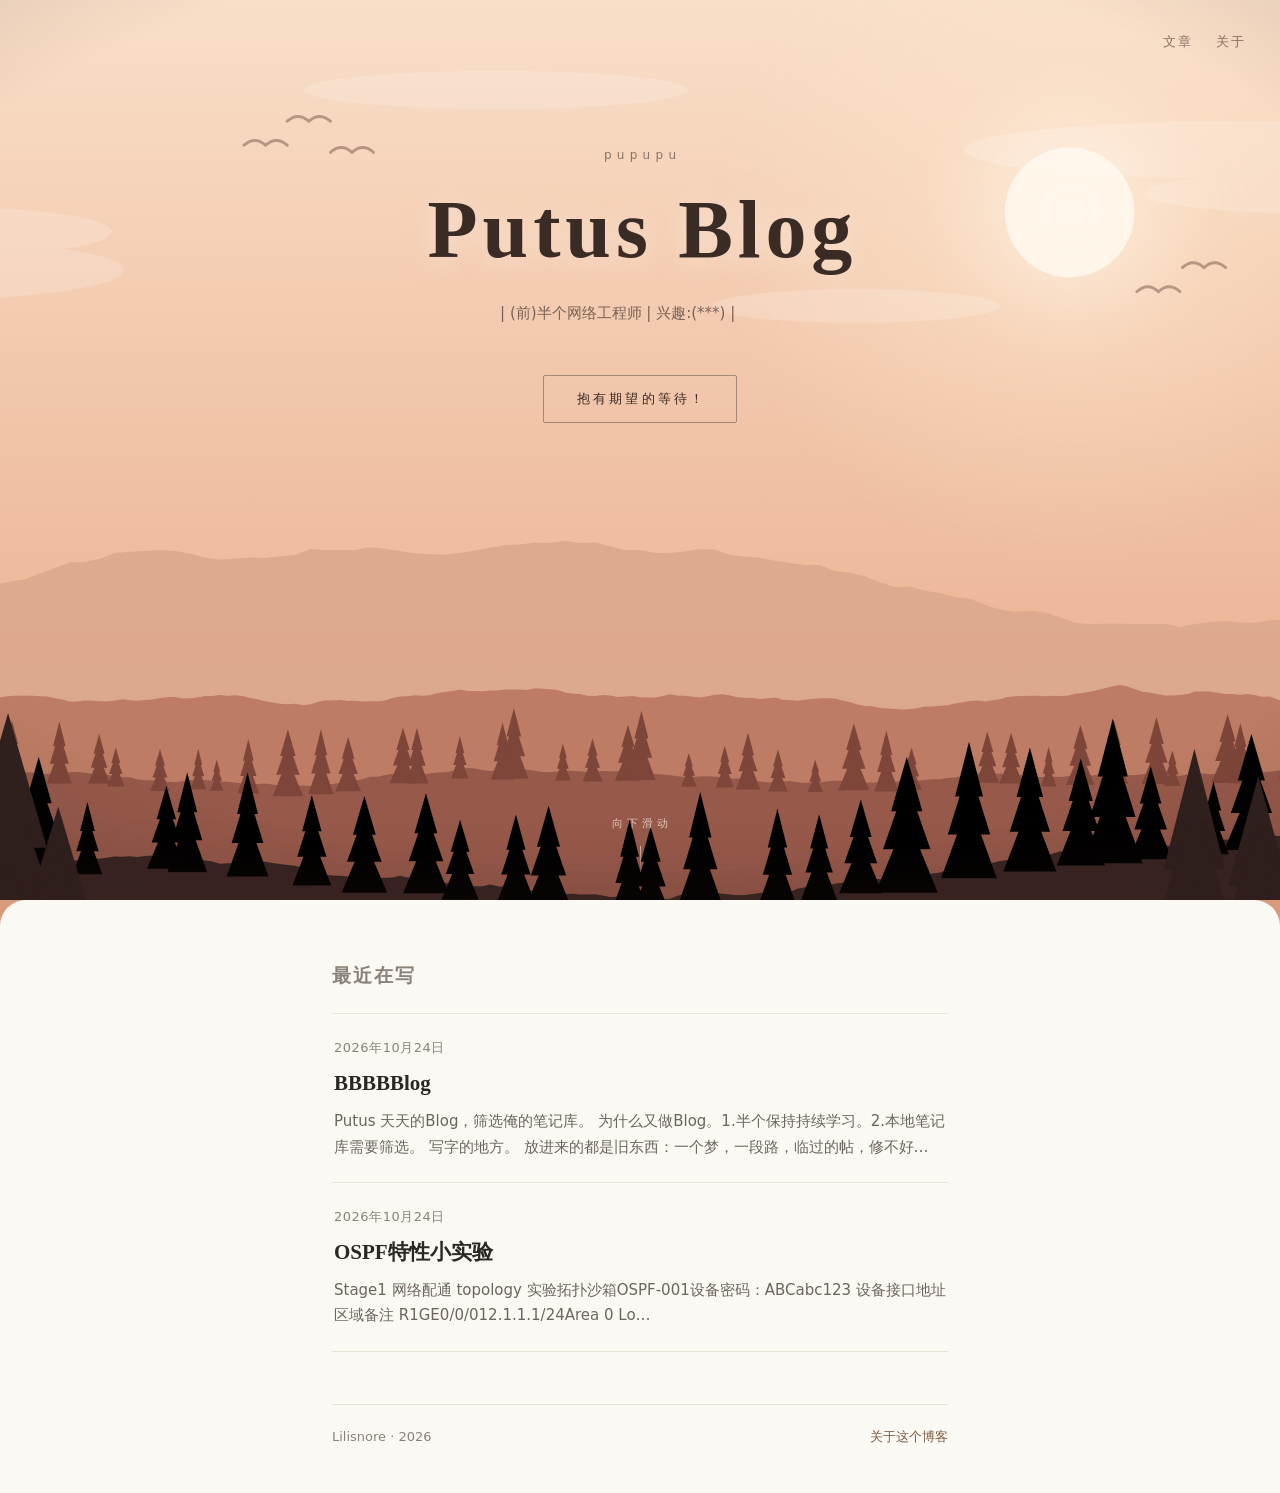
==== commit 8480e369: "Add files via upload" ====
--- a/docs/index.html
+++ b/docs/index.html
@@ -114,7 +114,7 @@
     <a href="posts/ospf.html">
       <time datetime="2026-10-24">2026年10月24日</time>
       <h2>OSPF特性小实验</h2>
-      <p>Stage1 topology 实验拓扑沙箱OSPF-001设备密码：ABCabc123 设备接口地址区域备注 R1GE0/0/012.1.1.1/24Area 0 Lo010.1…</p>
+      <p>Stage1 网络配通 topology 实验拓扑沙箱OSPF-001设备密码：ABCabc123 设备接口地址区域备注 R1GE0/0/012.1.1.1/24Area 0 Lo…</p>
     </a>
   </li>
     </ul>
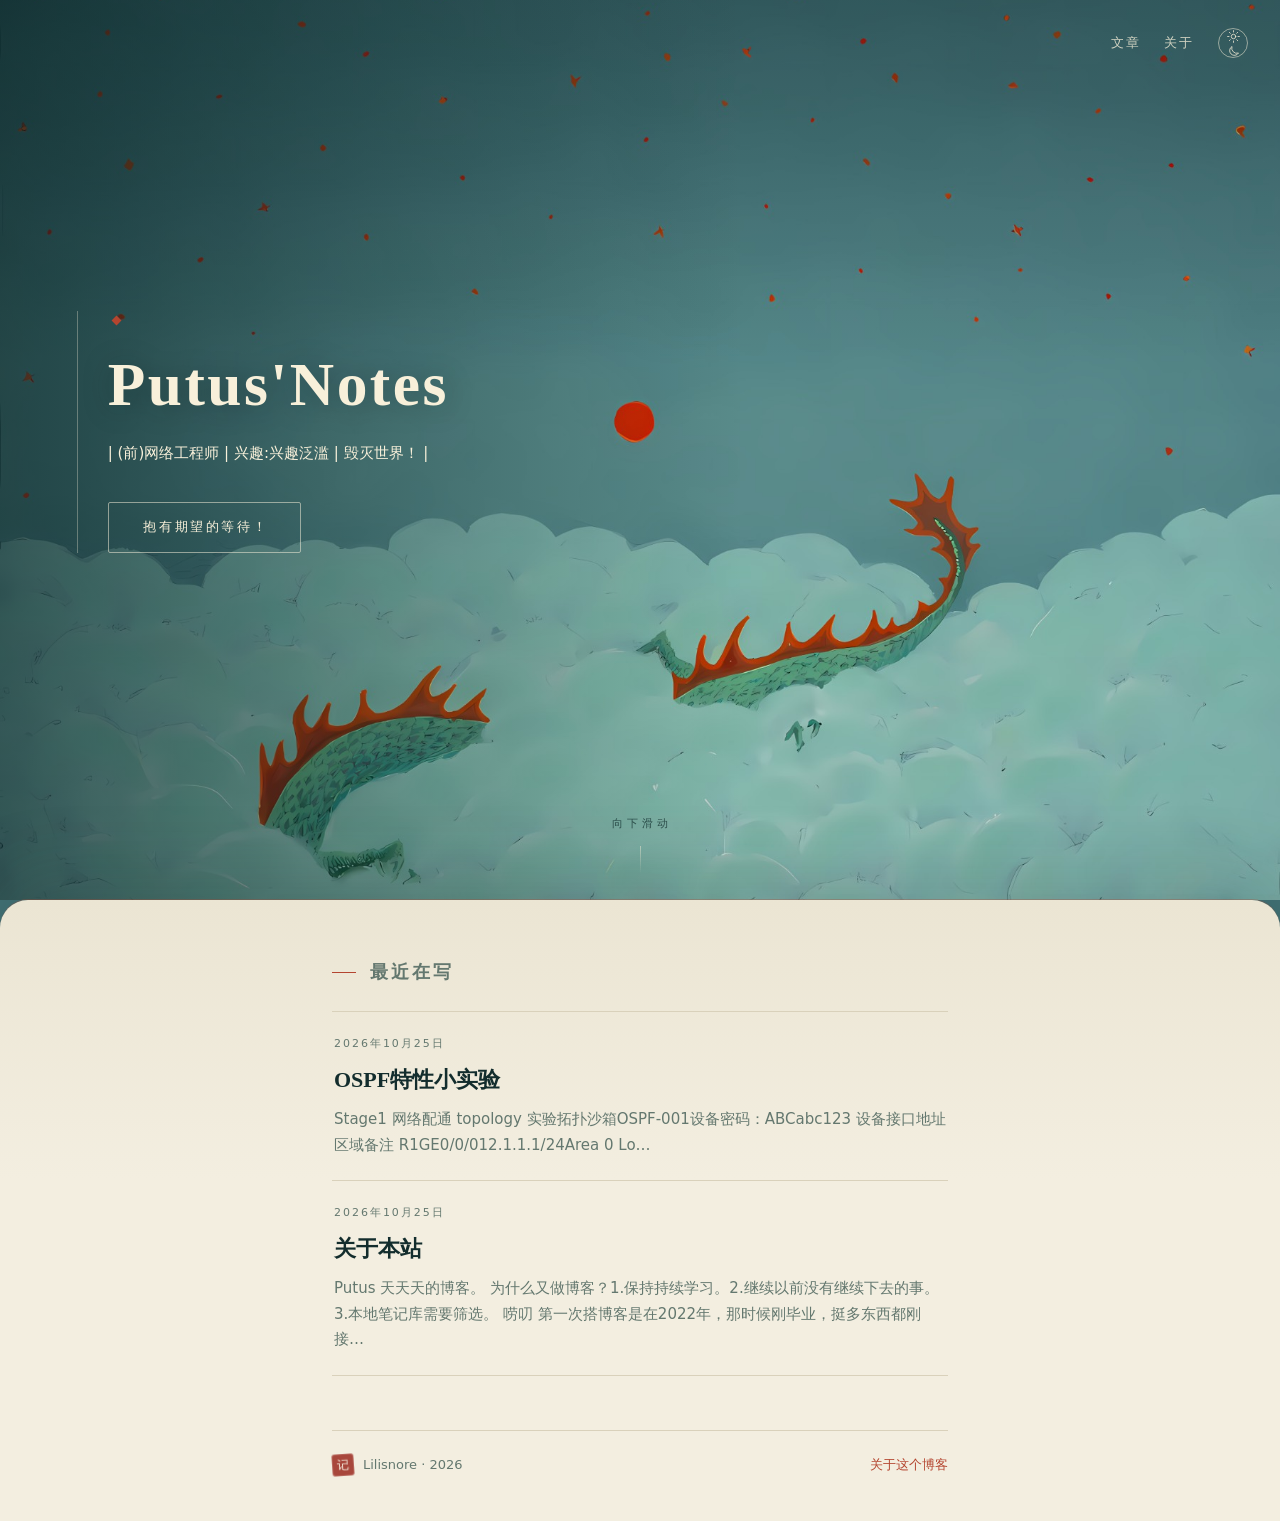
==== commit c9768e43: "Add files via upload" ====
--- a/docs/index.html
+++ b/docs/index.html
@@ -6,94 +6,37 @@
 <title>Putus Blog</title>
 <meta name="description" content="一个人的博客，记一些没地方放的念头。">
 <meta name="color-scheme" content="light dark">
+<script>(function(){try{var d=document.documentElement,s=null;try{s=localStorage.getItem('theme')}catch(e){}if(s!=='day'&&s!=='night')s=d.getAttribute('data-theme');if(s!=='day'&&s!=='night')s=(window.matchMedia&&matchMedia('(prefers-color-scheme: dark)').matches)?'night':'day';d.setAttribute('data-theme',s);}catch(e){}})();</script>
 <link rel="stylesheet" href="assets/style.css">
-<style>
-:root {
-  --sky-top: #f9dfc8;
-  --sky-low: #e8a684;
-  --ridge-far: #d9a58c;
-  --ridge-mid: #bd7c63;
-  --ridge-near: #96594a;
-  --ridge-front: #382422;
-  --tree-near: #7d4639;
-  --tree-front: #2f1f1d;
-  --accent: #7d5b43;
-}
-</style>
+<link rel="stylesheet" href="assets/serpent.css">
+<meta name="theme-color" content="#f4f0e1">
+<script src="assets/theme.js" defer></script>
+<script src="assets/serpent.js" defer></script>
 <link rel="icon" type="image/png" sizes="64x64" href="assets/favicon.png">
 <link rel="apple-touch-icon" href="assets/apple-touch-icon.png">
   <script src="assets/home.js" defer></script>
 </head>
 <body class="is-home">
 <div class="hero">
-  <div class="scene" aria-hidden="true">
-    <div class="scene__layer" style="--z:-40;--s:1.4"><svg viewBox="0 0 1600 900" preserveAspectRatio="xMidYMid slice" aria-hidden="true">
-<defs>
-  <radialGradient id="sc-glow" cx="0.5" cy="0.5" r="0.5">
-    <stop offset="0%" stop-color="#fff6e9" stop-opacity="0.8"/>
-    <stop offset="42%" stop-color="#ffe9cf" stop-opacity="0.32"/>
-    <stop offset="100%" stop-color="#ffe9cf" stop-opacity="0"/>
-  </radialGradient>
-</defs>
-<circle cx="1158" cy="252" r="300" fill="url(#sc-glow)"/>
-<circle cx="1158" cy="252" r="54" fill="#fff8ec" opacity="0.92"/>
-<g fill="#fffaf2" opacity="0.2" class="sc-clouds"><ellipse cx="180" cy="300" rx="190" ry="26"/><ellipse cx="230" cy="268" rx="130" ry="20"/><ellipse cx="1290" cy="200" rx="220" ry="24"/><ellipse cx="1360" cy="236" rx="140" ry="17"/><ellipse cx="680" cy="150" rx="160" ry="16"/><ellipse cx="980" cy="330" rx="120" ry="14"/></g>
-</svg></div>
-    <div class="scene__layer" style="--z:-70;--s:1.7"><svg viewBox="0 0 1600 900" preserveAspectRatio="xMidYMid slice" aria-hidden="true">
-<defs>
-  <linearGradient id="sc-far" x1="0" y1="0" x2="0" y2="1">
-    <stop offset="0%" stop-color="#d9a58c"/>
-    <stop offset="100%" stop-color="#c9907a"/>
-  </linearGradient>
-</defs>
-<path class="sc-ridge-far" d="M0.0,592.0 L12.5,591.2 L25.0,587.9 L37.5,585.7 L50.0,582.2 L62.5,582.7 L75.0,580.1 L87.5,576.4 L100.0,575.6 L112.5,575.9 L125.0,576.1 L137.5,573.8 L150.0,570.4 L162.5,572.2 L175.0,571.1 L187.5,572.3 L200.0,570.1 L212.5,570.7 L225.0,568.8 L237.5,565.7 L250.0,561.9 L262.5,562.4 L275.0,559.5 L287.5,557.9 L300.0,552.8 L312.5,548.4 L325.0,543.7 L337.5,543.3 L350.0,540.6 L362.5,535.9 L375.0,534.8 L387.5,534.1 L400.0,533.3 L412.5,534.2 L425.0,536.5 L437.5,539.8 L450.0,541.5 L462.5,540.7 L475.0,539.6 L487.5,540.0 L500.0,538.5 L512.5,537.4 L525.0,532.8 L537.5,533.3 L550.0,533.4 L562.5,533.4 L575.0,531.0 L587.5,532.3 L600.0,534.1 L612.5,536.0 L625.0,536.8 L637.5,537.2 L650.0,535.9 L662.5,533.8 L675.0,531.4 L687.5,529.3 L700.0,528.7 L712.5,527.1 L725.0,527.5 L737.5,525.7 L750.0,527.4 L762.5,527.0 L775.0,530.2 L787.5,533.4 L800.0,533.4 L812.5,535.9 L825.0,535.8 L837.5,534.6 L850.0,532.4 L862.5,533.1 L875.0,537.4 L887.5,539.0 L900.0,539.7 L912.5,542.3 L925.0,544.1 L937.5,545.9 L950.0,546.0 L962.5,550.9 L975.0,552.2 L987.5,555.5 L1000.0,560.5 L1012.5,564.1 L1025.0,564.0 L1037.5,567.3 L1050.0,569.4 L1062.5,572.8 L1075.0,573.9 L1087.5,579.0 L1100.0,583.2 L1112.5,584.8 L1125.0,583.9 L1137.5,585.4 L1150.0,589.5 L1162.5,594.0 L1175.0,594.9 L1187.5,594.8 L1200.0,594.8 L1212.5,595.1 L1225.0,594.9 L1237.5,594.9 L1250.0,597.4 L1262.5,595.1 L1275.0,593.5 L1287.5,592.6 L1300.0,593.8 L1312.5,593.9 L1325.0,591.8 L1337.5,591.2 L1350.0,587.9 L1362.5,589.3 L1375.0,588.9 L1387.5,591.1 L1400.0,592.1 L1412.5,592.8 L1425.0,589.9 L1437.5,592.2 L1450.0,593.8 L1462.5,593.2 L1475.0,590.9 L1487.5,590.0 L1500.0,585.7 L1512.5,588.0 L1525.0,590.4 L1537.5,588.9 L1550.0,589.5 L1562.5,590.6 L1575.0,591.1 L1587.5,592.6 L1600.0,592.0 L1600,960 L0,960 Z" opacity="0.8"/>
-</svg></div>
-    <div class="scene__layer" style="--z:-100;--s:2"><svg viewBox="0 0 1600 900" preserveAspectRatio="xMidYMid slice" aria-hidden="true">
-<defs>
-  <linearGradient id="sc-mid" x1="0" y1="0" x2="0" y2="1">
-    <stop offset="0%" stop-color="#bd7c63"/>
-    <stop offset="100%" stop-color="#a5624e"/>
-  </linearGradient>
-</defs>
-<g fill="none" stroke="#6d463b" stroke-width="2.4" stroke-linecap="round" opacity="0.45"><path d="M470,196 q9,-8 18,0 q9,-8 18,0"/><path d="M506,176 q9,-8 18,0 q9,-8 18,0"/><path d="M542,202 q9,-8 18,0 q9,-8 18,0"/><path d="M1214,318 q9,-8 18,0 q9,-8 18,0"/><path d="M1252,298 q9,-8 18,0 q9,-8 18,0"/></g>
-<path class="sc-ridge-mid" d="M0.0,664.0 L6.3,664.2 L12.5,665.3 L18.8,664.7 L25.0,663.5 L31.3,662.6 L37.5,663.3 L43.8,664.6 L50.0,665.0 L56.3,664.3 L62.5,664.0 L68.8,663.0 L75.0,660.3 L81.3,659.9 L87.5,660.2 L93.8,658.8 L100.0,657.0 L106.3,655.7 L112.5,654.7 L118.8,653.7 L125.0,654.1 L131.3,653.2 L137.5,652.9 L143.8,653.3 L150.0,653.4 L156.3,652.6 L162.5,652.9 L168.8,654.1 L175.0,655.5 L181.3,654.2 L187.5,654.5 L193.8,654.7 L200.0,656.1 L206.3,657.1 L212.5,656.7 L218.8,657.1 L225.0,655.7 L231.3,656.6 L237.5,657.0 L243.8,657.3 L250.0,656.2 L256.3,656.2 L262.5,656.4 L268.8,655.8 L275.0,655.1 L281.3,654.6 L287.5,654.8 L293.8,654.8 L300.0,655.2 L306.3,655.4 L312.5,656.9 L318.8,658.0 L325.0,659.8 L331.3,659.6 L337.5,658.7 L343.8,659.0 L350.0,659.4 L356.3,659.3 L362.5,658.8 L368.8,657.8 L375.0,658.5 L381.3,659.0 L387.5,658.4 L393.8,657.9 L400.0,656.6 L406.3,656.1 L412.5,655.9 L418.8,657.0 L425.0,656.9 L431.3,656.2 L437.5,655.1 L443.8,655.1 L450.0,654.2 L456.3,654.8 L462.5,654.3 L468.8,655.1 L475.0,656.7 L481.3,657.7 L487.5,659.3 L493.8,660.4 L500.0,661.4 L506.3,661.9 L512.5,661.4 L518.8,662.4 L525.0,662.0 L531.3,659.9 L537.5,658.7 L543.8,658.7 L550.0,658.3 L556.3,659.1 L562.5,659.0 L568.8,659.5 L575.0,659.4 L581.3,659.4 L587.5,658.8 L593.8,656.7 L600.0,655.5 L606.3,655.3 L612.5,654.4 L618.8,654.8 L625.0,654.3 L631.3,652.5 L637.5,651.7 L643.8,650.9 L650.0,649.6 L656.3,650.9 L662.5,650.8 L668.8,651.0 L675.0,650.5 L681.3,650.5 L687.5,649.5 L693.8,649.6 L700.0,649.6 L706.3,649.9 L712.5,648.5 L718.8,649.0 L725.0,649.3 L731.3,649.9 L737.5,652.0 L743.8,653.1 L750.0,653.4 L756.3,654.8 L762.5,655.0 L768.8,654.2 L775.0,654.5 L781.3,655.8 L787.5,655.5 L793.8,655.1 L800.0,656.0 L806.3,656.3 L812.5,656.2 L818.8,655.0 L825.0,653.5 L831.3,654.8 L837.5,654.8 L843.8,655.7 L850.0,656.3 L856.3,655.2 L862.5,653.9 L868.8,653.5 L875.0,654.5 L881.3,656.1 L887.5,656.5 L893.8,656.6 L900.0,657.4 L906.3,656.8 L912.5,656.3 L918.8,658.1 L925.0,658.4 L931.3,658.9 L937.5,658.2 L943.8,657.6 L950.0,656.8 L956.3,656.8 L962.5,657.0 L968.8,658.7 L975.0,660.3 L981.3,662.0 L987.5,663.3 L993.8,663.5 L1000.0,665.0 L1006.3,665.5 L1012.5,665.8 L1018.8,666.3 L1025.0,665.8 L1031.3,665.3 L1037.5,663.7 L1043.8,663.7 L1050.0,663.1 L1056.3,662.7 L1062.5,661.2 L1068.8,660.3 L1075.0,659.1 L1081.3,658.7 L1087.5,659.5 L1093.8,658.5 L1100.0,657.7 L1106.3,655.9 L1112.5,655.3 L1118.8,654.9 L1125.0,654.7 L1131.3,654.8 L1137.5,655.2 L1143.8,654.7 L1150.0,655.1 L1156.3,654.7 L1162.5,653.1 L1168.8,652.5 L1175.0,651.5 L1181.3,650.1 L1187.5,648.6 L1193.8,646.8 L1200.0,645.9 L1206.3,647.0 L1212.5,649.4 L1218.8,651.5 L1225.0,652.1 L1231.3,653.5 L1237.5,654.5 L1243.8,654.5 L1250.0,654.2 L1256.3,653.4 L1262.5,651.2 L1268.8,651.2 L1275.0,651.3 L1281.3,652.2 L1287.5,653.4 L1293.8,653.3 L1300.0,653.9 L1306.3,653.4 L1312.5,654.4 L1318.8,655.6 L1325.0,655.5 L1331.3,657.9 L1337.5,659.8 L1343.8,661.2 L1350.0,662.7 L1356.3,662.3 L1362.5,663.3 L1368.8,662.4 L1375.0,663.2 L1381.3,664.6 L1387.5,666.7 L1393.8,666.6 L1400.0,668.2 L1406.3,666.6 L1412.5,666.6 L1418.8,665.4 L1425.0,664.4 L1431.3,664.1 L1437.5,664.8 L1443.8,664.5 L1450.0,664.1 L1456.3,663.8 L1462.5,664.0 L1468.8,662.7 L1475.0,661.8 L1481.3,660.1 L1487.5,659.9 L1493.8,658.3 L1500.0,658.2 L1506.3,658.6 L1512.5,660.0 L1518.8,658.9 L1525.0,659.4 L1531.3,659.7 L1537.5,658.3 L1543.8,658.1 L1550.0,657.7 L1556.3,657.7 L1562.5,657.1 L1568.8,658.2 L1575.0,659.5 L1581.3,660.6 L1587.5,660.8 L1593.8,662.6 L1600.0,664.0 L1600,960 L0,960 Z"/>
-</svg></div>
-    <div class="scene__layer" style="--z:-130;--s:2.3"><svg viewBox="0 0 1600 900" preserveAspectRatio="xMidYMid slice" aria-hidden="true">
-<defs>
-  <linearGradient id="sc-near" x1="0" y1="0" x2="0" y2="1">
-    <stop offset="0%" stop-color="#96594a"/>
-    <stop offset="100%" stop-color="#794337"/>
-  </linearGradient>
-</defs>
-<path class="sc-ridge-near" d="M0.0,712.0 L6.3,712.7 L12.5,713.6 L18.8,713.2 L25.0,712.9 L31.3,712.1 L37.5,711.6 L43.8,711.6 L50.0,712.2 L56.3,711.5 L62.5,711.6 L68.8,711.7 L75.0,710.7 L81.3,711.2 L87.5,711.1 L93.8,710.4 L100.0,710.4 L106.3,710.6 L112.5,712.0 L118.8,711.5 L125.0,711.3 L131.3,711.0 L137.5,710.9 L143.8,710.4 L150.0,708.8 L156.3,708.1 L162.5,707.9 L168.8,707.9 L175.0,709.0 L181.3,707.8 L187.5,706.5 L193.8,706.0 L200.0,706.1 L206.3,706.3 L212.5,706.2 L218.8,707.7 L225.0,708.4 L231.3,709.1 L237.5,710.1 L243.8,709.6 L250.0,710.3 L256.3,712.7 L262.5,713.8 L268.8,714.7 L275.0,715.7 L281.3,717.7 L287.5,718.5 L293.8,719.0 L300.0,720.4 L306.3,719.7 L312.5,720.1 L318.8,719.8 L325.0,718.6 L331.3,718.4 L337.5,719.0 L343.8,720.1 L350.0,720.0 L356.3,720.6 L362.5,722.4 L368.8,722.7 L375.0,722.7 L381.3,724.5 L387.5,725.2 L393.8,725.2 L400.0,726.2 L406.3,726.4 L412.5,726.8 L418.8,726.1 L425.0,725.1 L431.3,724.7 L437.5,725.0 L443.8,725.7 L450.0,726.3 L456.3,726.5 L462.5,727.1 L468.8,727.9 L475.0,728.1 L481.3,728.4 L487.5,728.0 L493.8,728.7 L500.0,729.8 L506.3,730.5 L512.5,730.0 L518.8,729.6 L525.0,730.1 L531.3,729.0 L537.5,728.8 L543.8,728.3 L550.0,727.6 L556.3,726.5 L562.5,725.7 L568.8,724.3 L575.0,722.3 L581.3,722.2 L587.5,720.9 L593.8,719.9 L600.0,720.0 L606.3,719.4 L612.5,719.9 L618.8,720.2 L625.0,719.6 L631.3,718.8 L637.5,718.6 L643.8,717.5 L650.0,715.8 L656.3,715.0 L662.5,715.5 L668.8,716.6 L675.0,717.4 L681.3,716.7 L687.5,716.4 L693.8,716.1 L700.0,715.8 L706.3,716.5 L712.5,717.2 L718.8,718.3 L725.0,718.6 L731.3,718.0 L737.5,717.3 L743.8,717.2 L750.0,718.0 L756.3,718.3 L762.5,718.1 L768.8,717.5 L775.0,717.8 L781.3,717.8 L787.5,717.8 L793.8,717.3 L800.0,716.7 L806.3,718.5 L812.5,719.9 L818.8,720.5 L825.0,721.0 L831.3,721.8 L837.5,722.5 L843.8,722.6 L850.0,722.0 L856.3,721.8 L862.5,722.3 L868.8,722.9 L875.0,723.7 L881.3,723.7 L887.5,724.4 L893.8,725.6 L900.0,726.3 L906.3,727.1 L912.5,726.9 L918.8,726.2 L925.0,725.8 L931.3,726.9 L937.5,727.2 L943.8,727.1 L950.0,727.1 L956.3,726.1 L962.5,725.6 L968.8,725.7 L975.0,725.3 L981.3,725.8 L987.5,727.2 L993.8,727.1 L1000.0,727.0 L1006.3,726.5 L1012.5,726.5 L1018.8,725.9 L1025.0,725.1 L1031.3,725.6 L1037.5,725.0 L1043.8,724.3 L1050.0,724.3 L1056.3,723.4 L1062.5,723.0 L1068.8,721.4 L1075.0,720.2 L1081.3,719.5 L1087.5,719.0 L1093.8,719.6 L1100.0,719.7 L1106.3,719.9 L1112.5,720.0 L1118.8,721.1 L1125.0,721.7 L1131.3,722.6 L1137.5,722.4 L1143.8,722.3 L1150.0,722.6 L1156.3,721.9 L1162.5,720.9 L1168.8,721.1 L1175.0,721.4 L1181.3,720.6 L1187.5,720.2 L1193.8,719.9 L1200.0,720.3 L1206.3,720.8 L1212.5,721.1 L1218.8,720.2 L1225.0,719.9 L1231.3,720.7 L1237.5,721.8 L1243.8,721.9 L1250.0,721.4 L1256.3,720.4 L1262.5,720.0 L1268.8,719.6 L1275.0,720.2 L1281.3,719.7 L1287.5,719.2 L1293.8,719.9 L1300.0,719.7 L1306.3,718.8 L1312.5,718.6 L1318.8,718.4 L1325.0,718.2 L1331.3,717.2 L1337.5,716.9 L1343.8,715.0 L1350.0,714.2 L1356.3,713.9 L1362.5,713.3 L1368.8,713.4 L1375.0,713.1 L1381.3,711.4 L1387.5,710.7 L1393.8,710.4 L1400.0,709.9 L1406.3,711.1 L1412.5,711.7 L1418.8,712.6 L1425.0,713.7 L1431.3,714.7 L1437.5,714.6 L1443.8,714.6 L1450.0,714.4 L1456.3,715.5 L1462.5,716.2 L1468.8,715.8 L1475.0,716.3 L1481.3,716.1 L1487.5,715.9 L1493.8,716.2 L1500.0,716.1 L1506.3,717.2 L1512.5,718.0 L1518.8,718.2 L1525.0,717.7 L1531.3,717.9 L1537.5,716.9 L1543.8,717.2 L1550.0,717.0 L1556.3,717.2 L1562.5,716.9 L1568.8,715.9 L1575.0,715.9 L1581.3,714.5 L1587.5,714.2 L1593.8,713.7 L1600.0,712.0 L1600,960 L0,960 Z"/>
-<g class="sc-trees-near"><polygon points="21.6,677.8 16.8,695.1 26.4,695.1"/><polygon points="21.6,685.6 14.3,707.2 28.9,707.2"/><polygon points="21.6,696.8 12.0,721.1 31.2,721.1"/><polygon points="41.3,664.6 35.4,686.6 47.2,686.6"/><polygon points="41.3,674.5 32.4,702.0 50.3,702.0"/><polygon points="41.3,688.8 29.5,719.6 53.1,719.6"/><polygon points="78.4,677.9 74.4,694.3 82.3,694.3"/><polygon points="78.4,685.3 72.4,705.8 84.4,705.8"/><polygon points="78.4,695.9 70.5,718.9 86.3,718.9"/><polygon points="100.8,664.2 95.2,685.9 106.4,685.9"/><polygon points="100.8,673.9 92.2,701.1 109.3,701.1"/><polygon points="100.8,688.0 89.6,718.4 112.0,718.4"/><polygon points="119.0,661.0 112.9,684.4 125.2,684.4"/><polygon points="119.0,671.5 109.7,700.8 128.4,700.8"/><polygon points="119.0,686.7 106.7,719.5 131.3,719.5"/><polygon points="143.3,683.5 139.4,697.5 147.3,697.5"/><polygon points="143.3,689.8 137.3,707.2 149.3,707.2"/><polygon points="143.3,698.9 135.4,718.4 151.2,718.4"/><polygon points="186.1,678.3 182.4,692.9 189.8,692.9"/><polygon points="186.1,684.9 180.4,703.1 191.7,703.1"/><polygon points="186.1,694.4 178.6,714.8 193.5,714.8"/><polygon points="206.8,680.9 203.3,694.3 210.3,694.3"/><polygon points="206.8,686.9 201.5,703.6 212.1,703.6"/><polygon points="206.8,695.6 199.8,714.3 213.8,714.3"/><polygon points="224.5,674.1 220.2,691.0 228.9,691.0"/><polygon points="224.5,681.7 217.9,702.9 231.1,702.9"/><polygon points="224.5,692.7 215.8,716.4 233.2,716.4"/><polygon points="249.2,663.3 243.8,685.3 254.7,685.3"/><polygon points="249.2,673.2 240.9,700.7 257.5,700.7"/><polygon points="249.2,687.5 238.3,718.3 260.2,718.3"/><polygon points="276.6,675.6 271.5,695.1 281.8,695.1"/><polygon points="276.6,684.4 268.8,708.7 284.5,708.7"/><polygon points="276.6,697.0 266.3,724.2 287.0,724.2"/><polygon points="316.1,676.2 310.9,696.9 321.3,696.9"/><polygon points="316.1,685.5 308.2,711.4 324.0,711.4"/><polygon points="316.1,698.9 305.7,727.9 326.5,727.9"/><polygon points="349.3,686.5 344.7,703.1 353.8,703.1"/><polygon points="349.3,694.0 342.4,714.7 356.1,714.7"/><polygon points="349.3,704.8 340.2,728.0 358.3,728.0"/><polygon points="363.2,697.9 359.5,710.9 366.8,710.9"/><polygon points="363.2,703.8 357.6,720.1 368.7,720.1"/><polygon points="363.2,712.2 355.8,730.5 370.5,730.5"/><polygon points="400.0,699.2 395.9,713.2 404.1,713.2"/><polygon points="400.0,705.5 393.8,723.0 406.2,723.0"/><polygon points="400.0,714.6 391.8,734.2 408.2,734.2"/><polygon points="431.9,698.8 428.6,712.4 435.1,712.4"/><polygon points="431.9,704.9 427.0,721.9 436.8,721.9"/><polygon points="431.9,713.7 425.4,732.7 438.4,732.7"/><polygon points="447.3,708.0 444.5,718.4 450.1,718.4"/><polygon points="447.3,712.7 443.1,725.7 451.6,725.7"/><polygon points="447.3,719.5 441.8,734.0 452.9,734.0"/><polygon points="473.6,690.9 469.2,709.0 478.1,709.0"/><polygon points="473.6,699.1 466.9,721.6 480.4,721.6"/><polygon points="473.6,710.8 464.8,736.1 482.5,736.1"/><polygon points="506.6,682.7 500.2,705.0 513.0,705.0"/><polygon points="506.6,692.7 496.9,720.6 516.3,720.6"/><polygon points="506.6,707.2 493.8,738.5 519.3,738.5"/><polygon points="534.1,682.7 528.8,704.4 539.3,704.4"/><polygon points="534.1,692.5 526.0,719.6 542.1,719.6"/><polygon points="534.1,706.6 523.5,736.9 544.6,736.9"/><polygon points="556.8,689.2 551.5,707.3 562.1,707.3"/><polygon points="556.8,697.3 548.7,719.9 564.9,719.9"/><polygon points="556.8,709.1 546.2,734.4 567.4,734.4"/><polygon points="602.5,681.5 596.9,700.0 608.0,700.0"/><polygon points="602.5,689.8 594.1,713.0 610.8,713.0"/><polygon points="602.5,701.9 591.4,727.8 613.5,727.8"/><polygon points="614.1,681.5 609.4,700.1 618.9,700.1"/><polygon points="614.1,689.9 606.9,713.1 621.3,713.1"/><polygon points="614.1,702.0 604.6,728.0 623.6,728.0"/><polygon points="649.9,688.1 646.3,702.4 653.5,702.4"/><polygon points="649.9,694.5 644.4,712.4 655.4,712.4"/><polygon points="649.9,703.8 642.6,723.8 657.1,723.8"/><polygon points="685.5,677.1 680.6,696.1 690.3,696.1"/><polygon points="685.5,685.6 678.1,709.3 692.8,709.3"/><polygon points="685.5,698.0 675.8,724.5 695.1,724.5"/><polygon points="694.9,665.3 688.8,688.8 701.0,688.8"/><polygon points="694.9,675.8 685.6,705.2 704.2,705.2"/><polygon points="694.9,691.1 682.7,724.0 707.1,724.0"/><polygon points="735.7,694.5 732.5,706.9 739.0,706.9"/><polygon points="735.7,700.1 730.8,715.6 740.6,715.6"/><polygon points="735.7,708.2 729.2,725.5 742.2,725.5"/><polygon points="760.4,690.5 756.3,704.8 764.6,704.8"/><polygon points="760.4,696.9 754.2,714.8 766.7,714.8"/><polygon points="760.4,706.2 752.2,726.2 768.7,726.2"/><polygon points="790.0,678.9 784.5,697.6 795.5,697.6"/><polygon points="790.0,687.3 781.7,710.7 798.3,710.7"/><polygon points="790.0,699.5 779.1,725.6 800.9,725.6"/><polygon points="801.2,667.3 795.3,690.4 807.0,690.4"/><polygon points="801.2,677.7 792.2,706.5 810.1,706.5"/><polygon points="801.2,692.7 789.4,725.0 812.9,725.0"/><polygon points="840.7,702.4 837.4,713.7 844.0,713.7"/><polygon points="840.7,707.5 835.7,721.5 845.8,721.5"/><polygon points="840.7,714.8 834.1,730.6 847.4,730.6"/><polygon points="870.6,696.5 866.9,710.3 874.4,710.3"/><polygon points="870.6,702.7 864.9,720.1 876.4,720.1"/><polygon points="870.6,711.7 863.1,731.2 878.2,731.2"/><polygon points="890.0,685.6 884.8,704.5 895.1,704.5"/><polygon points="890.0,694.1 882.2,717.8 897.8,717.8"/><polygon points="890.0,706.4 879.7,732.9 900.2,732.9"/><polygon points="915.0,699.6 910.9,713.6 919.0,713.6"/><polygon points="915.0,705.9 908.8,723.4 921.2,723.4"/><polygon points="915.0,715.0 906.8,734.6 923.1,734.6"/><polygon points="946.0,707.9 942.8,718.8 949.3,718.8"/><polygon points="946.0,712.8 941.1,726.4 951.0,726.4"/><polygon points="946.0,719.9 939.5,735.1 952.5,735.1"/><polygon points="978.2,677.7 971.8,700.1 984.6,700.1"/><polygon points="978.2,687.8 968.4,715.7 987.9,715.7"/><polygon points="978.2,702.3 965.3,733.6 991.0,733.6"/><polygon points="1005.3,683.9 1000.2,704.2 1010.3,704.2"/><polygon points="1005.3,693.0 997.6,718.4 1012.9,718.4"/><polygon points="1005.3,706.2 995.2,734.6 1015.3,734.6"/><polygon points="1026.3,698.0 1022.1,712.1 1030.5,712.1"/><polygon points="1026.3,704.4 1019.9,722.0 1032.7,722.0"/><polygon points="1026.3,713.5 1017.9,733.2 1034.7,733.2"/><polygon points="1073.5,696.3 1070.3,709.2 1076.6,709.2"/><polygon points="1073.5,702.1 1068.7,718.2 1078.2,718.2"/><polygon points="1073.5,710.5 1067.2,728.5 1079.7,728.5"/><polygon points="1089.5,684.6 1084.6,701.6 1094.4,701.6"/><polygon points="1089.5,692.2 1082.0,713.5 1097.0,713.5"/><polygon points="1089.5,703.3 1079.6,727.2 1099.3,727.2"/><polygon points="1109.3,685.6 1104.3,702.5 1114.2,702.5"/><polygon points="1109.3,693.2 1101.8,714.4 1116.7,714.4"/><polygon points="1109.3,704.2 1099.4,727.9 1119.1,727.9"/><polygon points="1140.5,697.2 1137.3,710.4 1143.8,710.4"/><polygon points="1140.5,703.1 1135.6,719.7 1145.5,719.7"/><polygon points="1140.5,711.8 1134.0,730.4 1147.1,730.4"/><polygon points="1167.0,679.2 1161.1,699.1 1172.9,699.1"/><polygon points="1167.0,688.2 1158.0,713.1 1176.0,713.1"/><polygon points="1167.0,701.1 1155.1,729.1 1178.9,729.1"/><polygon points="1194.7,674.5 1188.8,695.9 1200.6,695.9"/><polygon points="1194.7,684.1 1185.7,710.8 1203.7,710.8"/><polygon points="1194.7,698.0 1182.9,727.9 1206.6,727.9"/><polygon points="1230.4,672.7 1224.2,695.0 1236.5,695.0"/><polygon points="1230.4,682.8 1221.0,710.7 1239.7,710.7"/><polygon points="1230.4,697.3 1218.1,728.5 1242.7,728.5"/><polygon points="1243.6,700.2 1240.1,712.1 1247.0,712.1"/><polygon points="1243.6,705.5 1238.3,720.4 1248.8,720.4"/><polygon points="1243.6,713.2 1236.7,729.9 1250.5,729.9"/><polygon points="1289.7,670.3 1282.9,693.1 1296.4,693.1"/><polygon points="1289.7,680.6 1279.3,709.1 1300.0,709.1"/><polygon points="1289.7,695.4 1276.1,727.4 1303.2,727.4"/><polygon points="1300.3,677.5 1295.3,697.5 1305.4,697.5"/><polygon points="1300.3,686.5 1292.7,711.6 1308.0,711.6"/><polygon points="1300.3,699.6 1290.3,727.7 1310.4,727.7"/><polygon points="1340.6,689.1 1336.5,703.1 1344.7,703.1"/><polygon points="1340.6,695.4 1334.4,712.8 1346.9,712.8"/><polygon points="1340.6,704.5 1332.4,724.0 1348.8,724.0"/><polygon points="1375.8,694.3 1372.9,704.9 1378.6,704.9"/><polygon points="1375.8,699.0 1371.5,712.3 1380.0,712.3"/><polygon points="1375.8,706.0 1370.1,720.9 1381.4,720.9"/><polygon points="1379.8,693.5 1376.9,704.0 1382.7,704.0"/><polygon points="1379.8,698.2 1375.4,711.3 1384.3,711.3"/><polygon points="1379.8,705.0 1374.0,719.7 1385.6,719.7"/><polygon points="1409.3,681.8 1405.2,696.9 1413.4,696.9"/><polygon points="1409.3,688.6 1403.0,707.4 1415.6,707.4"/><polygon points="1409.3,698.4 1401.0,719.4 1417.6,719.4"/><polygon points="1447.3,667.5 1441.3,689.5 1453.3,689.5"/><polygon points="1447.3,677.4 1438.2,704.9 1456.5,704.9"/><polygon points="1447.3,691.7 1435.3,722.5 1459.4,722.5"/><polygon points="1481.2,674.1 1475.7,694.1 1486.7,694.1"/><polygon points="1481.2,683.1 1472.8,708.1 1489.6,708.1"/><polygon points="1481.2,696.1 1470.1,724.1 1492.3,724.1"/><polygon points="1491.6,678.2 1487.2,696.5 1496.0,696.5"/><polygon points="1491.6,686.4 1485.0,709.4 1498.3,709.4"/><polygon points="1491.6,698.4 1482.9,724.1 1500.4,724.1"/><polygon points="1533.9,690.4 1530.4,704.4 1537.4,704.4"/><polygon points="1533.9,696.7 1528.6,714.2 1539.2,714.2"/><polygon points="1533.9,705.8 1526.9,725.5 1540.9,725.5"/><polygon points="1557.5,695.9 1554.6,707.6 1560.4,707.6"/><polygon points="1557.5,701.2 1553.1,715.8 1561.9,715.8"/><polygon points="1557.5,708.8 1551.7,725.2 1563.3,725.2"/><polygon points="1585.4,687.9 1581.9,701.7 1588.9,701.7"/><polygon points="1585.4,694.1 1580.1,711.3 1590.7,711.3"/><polygon points="1585.4,703.1 1578.4,722.3 1592.3,722.3"/></g>
-</svg></div>
-    <div class="scene__layer" style="--z:-160;--s:2.6"><svg viewBox="0 0 1600 900" preserveAspectRatio="xMidYMid slice" aria-hidden="true">
-<defs>
-  <linearGradient id="sc-front" x1="0" y1="0" x2="0" y2="1">
-    <stop offset="0%" stop-color="#382422"/>
-    <stop offset="100%" stop-color="#241514"/>
-  </linearGradient>
-  <radialGradient id="sc-vig" cx="0.5" cy="0.46" r="0.78">
-    <stop offset="55%" stop-color="#2f1f1d" stop-opacity="0"/>
-    <stop offset="100%" stop-color="#2f1f1d" stop-opacity="0.34"/>
-  </radialGradient>
-</defs>
-<path class="sc-ridge-front" d="M0.0,792.0 L6.3,792.0 L12.5,792.6 L18.8,793.6 L25.0,795.3 L31.3,795.6 L37.5,794.7 L43.8,795.1 L50.0,795.4 L56.3,795.7 L62.5,794.9 L68.8,793.0 L75.0,791.9 L81.3,792.9 L87.5,792.4 L93.8,793.5 L100.0,793.5 L106.3,793.9 L112.5,793.0 L118.8,791.7 L125.0,791.3 L131.3,792.1 L137.5,791.6 L143.8,792.6 L150.0,792.3 L156.3,791.8 L162.5,792.4 L168.8,793.2 L175.0,793.9 L181.3,794.3 L187.5,794.5 L193.8,793.9 L200.0,794.4 L206.3,793.6 L212.5,791.6 L218.8,790.9 L225.0,791.4 L231.3,789.8 L237.5,788.9 L243.8,788.6 L250.0,788.9 L256.3,788.3 L262.5,788.2 L268.8,788.1 L275.0,788.2 L281.3,789.2 L287.5,789.0 L293.8,789.6 L300.0,790.6 L306.3,791.2 L312.5,791.2 L318.8,791.0 L325.0,791.4 L331.3,792.3 L337.5,792.0 L343.8,790.7 L350.0,790.7 L356.3,789.6 L362.5,788.7 L368.8,789.0 L375.0,788.5 L381.3,789.1 L387.5,788.3 L393.8,787.9 L400.0,787.0 L406.3,787.0 L412.5,788.3 L418.8,788.9 L425.0,790.5 L431.3,790.6 L437.5,792.0 L443.8,792.9 L450.0,794.8 L456.3,794.3 L462.5,794.4 L468.8,793.3 L475.0,793.4 L481.3,793.5 L487.5,793.1 L493.8,794.1 L500.0,794.9 L506.3,795.9 L512.5,796.5 L518.8,798.2 L525.0,800.5 L531.3,802.4 L537.5,804.0 L543.8,804.5 L550.0,804.8 L556.3,805.4 L562.5,806.7 L568.8,806.9 L575.0,807.2 L581.3,806.8 L587.5,806.5 L593.8,806.2 L600.0,804.8 L606.3,806.3 L612.5,806.6 L618.8,807.4 L625.0,807.2 L631.3,808.9 L637.5,810.4 L643.8,812.2 L650.0,812.7 L656.3,813.7 L662.5,813.6 L668.8,813.5 L675.0,812.1 L681.3,813.6 L687.5,814.2 L693.8,814.5 L700.0,815.9 L706.3,817.1 L712.5,817.7 L718.8,819.1 L725.0,820.3 L731.3,820.1 L737.5,819.9 L743.8,819.8 L750.0,820.5 L756.3,820.4 L762.5,820.2 L768.8,821.2 L775.0,822.4 L781.3,822.3 L787.5,823.3 L793.8,824.1 L800.0,825.2 L806.3,825.0 L812.5,825.3 L818.8,824.1 L825.0,823.9 L831.3,821.4 L837.5,819.9 L843.8,818.4 L850.0,817.6 L856.3,818.8 L862.5,819.1 L868.8,819.8 L875.0,820.4 L881.3,821.1 L887.5,820.8 L893.8,819.9 L900.0,819.1 L906.3,818.4 L912.5,818.0 L918.8,817.9 L925.0,818.1 L931.3,815.7 L937.5,814.4 L943.8,813.9 L950.0,812.7 L956.3,812.6 L962.5,811.4 L968.8,810.7 L975.0,808.9 L981.3,807.8 L987.5,807.0 L993.8,807.2 L1000.0,807.7 L1006.3,806.9 L1012.5,806.4 L1018.8,806.7 L1025.0,807.3 L1031.3,806.2 L1037.5,804.6 L1043.8,803.0 L1050.0,802.1 L1056.3,799.6 L1062.5,798.0 L1068.8,796.1 L1075.0,794.8 L1081.3,794.3 L1087.5,794.7 L1093.8,793.9 L1100.0,792.4 L1106.3,791.6 L1112.5,789.8 L1118.8,789.0 L1125.0,789.3 L1131.3,788.5 L1137.5,788.1 L1143.8,786.5 L1150.0,784.4 L1156.3,785.3 L1162.5,785.0 L1168.8,783.9 L1175.0,783.9 L1181.3,783.6 L1187.5,783.6 L1193.8,782.5 L1200.0,782.3 L1206.3,780.9 L1212.5,779.8 L1218.8,779.4 L1225.0,779.1 L1231.3,779.1 L1237.5,779.5 L1243.8,780.1 L1250.0,779.2 L1256.3,778.2 L1262.5,777.4 L1268.8,776.2 L1275.0,775.2 L1281.3,774.5 L1287.5,774.8 L1293.8,774.5 L1300.0,773.4 L1306.3,771.7 L1312.5,771.2 L1318.8,770.3 L1325.0,770.5 L1331.3,771.6 L1337.5,771.8 L1343.8,772.7 L1350.0,772.2 L1356.3,771.8 L1362.5,772.5 L1368.8,773.7 L1375.0,775.3 L1381.3,775.6 L1387.5,776.3 L1393.8,777.0 L1400.0,777.3 L1406.3,778.8 L1412.5,779.6 L1418.8,780.5 L1425.0,781.1 L1431.3,780.9 L1437.5,780.2 L1443.8,780.9 L1450.0,780.8 L1456.3,782.0 L1462.5,783.7 L1468.8,784.7 L1475.0,785.6 L1481.3,786.3 L1487.5,786.9 L1493.8,788.4 L1500.0,790.9 L1506.3,790.9 L1512.5,792.3 L1518.8,791.5 L1525.0,791.1 L1531.3,790.8 L1537.5,791.9 L1543.8,791.9 L1550.0,792.3 L1556.3,791.6 L1562.5,792.3 L1568.8,793.9 L1575.0,794.4 L1581.3,794.5 L1587.5,794.3 L1593.8,792.5 L1600.0,792.0 L1600,960 L0,960 Z"/>
-<g class="#2f1f1d"><polygon points="29.5,737.6 21.8,765.6 37.2,765.6"/><polygon points="29.5,750.2 17.8,785.2 41.2,785.2"/><polygon points="29.5,768.4 14.1,807.5 44.9,807.5"/><polygon points="68.4,714.8 59.4,750.9 77.3,750.9"/><polygon points="68.4,731.0 54.8,776.2 82.0,776.2"/><polygon points="68.4,754.5 50.5,805.1 86.3,805.1"/><polygon points="91.8,703.2 81.3,744.0 102.2,744.0"/><polygon points="91.8,721.5 75.9,772.5 107.7,772.5"/><polygon points="91.8,748.0 70.9,805.1 112.7,805.1"/><polygon points="143.0,686.0 129.7,733.4 156.3,733.4"/><polygon points="143.0,707.3 122.8,766.6 163.2,766.6"/><polygon points="143.0,738.1 116.4,804.5 169.6,804.5"/><polygon points="189.4,712.6 178.5,750.1 200.2,750.1"/><polygon points="189.4,729.4 172.9,776.3 205.9,776.3"/><polygon points="189.4,753.8 167.7,806.3 211.1,806.3"/><polygon points="230.9,682.6 218.2,730.3 243.6,730.3"/><polygon points="230.9,704.1 211.6,763.7 250.2,763.7"/><polygon points="230.9,735.1 205.5,801.9 256.3,801.9"/><polygon points="278.6,707.2 268.0,744.6 289.2,744.6"/><polygon points="278.6,724.0 262.5,770.8 294.7,770.8"/><polygon points="278.6,748.4 257.4,800.8 299.7,800.8"/><polygon points="298.9,705.6 288.1,744.3 309.7,744.3"/><polygon points="298.9,723.0 282.5,771.4 315.3,771.4"/><polygon points="298.9,748.2 277.3,802.5 320.5,802.5"/><polygon points="339.5,743.3 333.4,767.4 345.7,767.4"/><polygon points="339.5,754.1 330.2,784.3 348.9,784.3"/><polygon points="339.5,769.8 327.2,803.6 351.9,803.6"/><polygon points="405.3,730.1 397.2,757.7 413.4,757.7"/><polygon points="405.3,742.5 393.0,777.0 417.6,777.0"/><polygon points="405.3,760.4 389.1,799.0 421.5,799.0"/><polygon points="422.7,718.6 414.4,751.9 431.0,751.9"/><polygon points="422.7,733.6 410.1,775.2 435.3,775.2"/><polygon points="422.7,755.3 406.2,801.9 439.2,801.9"/><polygon points="472.9,718.6 464.2,753.3 481.6,753.3"/><polygon points="472.9,734.3 459.7,777.6 486.2,777.6"/><polygon points="472.9,756.8 455.5,805.4 490.4,805.4"/><polygon points="526.5,737.5 518.5,767.7 534.6,767.7"/><polygon points="526.5,751.1 514.3,788.9 538.8,788.9"/><polygon points="526.5,770.7 510.4,813.0 542.7,813.0"/><polygon points="570.3,738.4 560.8,770.6 579.8,770.6"/><polygon points="570.3,752.9 555.8,793.2 584.7,793.2"/><polygon points="570.3,773.9 551.3,819.0 589.3,819.0"/><polygon points="621.6,736.1 612.1,769.4 631.1,769.4"/><polygon points="621.6,751.1 607.2,792.7 636.1,792.7"/><polygon points="621.6,772.7 602.6,819.3 640.6,819.3"/><polygon points="650.1,758.1 642.3,784.7 657.9,784.7"/><polygon points="650.1,770.1 638.2,803.4 661.9,803.4"/><polygon points="650.1,787.4 634.5,824.7 665.6,824.7"/><polygon points="696.6,753.7 688.6,783.1 704.6,783.1"/><polygon points="696.6,766.9 684.4,803.7 708.8,803.7"/><polygon points="696.6,786.0 680.6,827.2 712.6,827.2"/><polygon points="723.8,746.4 714.1,780.6 733.4,780.6"/><polygon points="723.8,761.8 709.0,804.6 738.5,804.6"/><polygon points="723.8,784.1 704.4,832.0 743.1,832.0"/><polygon points="791.4,757.7 783.5,788.9 799.2,788.9"/><polygon points="791.4,771.7 779.5,810.8 803.3,810.8"/><polygon points="791.4,792.0 775.7,835.8 807.0,835.8"/><polygon points="808.9,763.8 800.6,793.2 817.2,793.2"/><polygon points="808.9,777.0 796.3,813.7 821.5,813.7"/><polygon points="808.9,796.1 792.3,837.1 825.5,837.1"/><polygon points="850.2,735.1 840.9,772.9 859.6,772.9"/><polygon points="850.2,752.1 836.0,799.4 864.5,799.4"/><polygon points="850.2,776.7 831.5,829.6 868.9,829.6"/><polygon points="914.5,748.7 906.5,781.2 922.6,781.2"/><polygon points="914.5,763.3 902.3,804.0 926.8,804.0"/><polygon points="914.5,784.5 898.4,830.0 930.6,830.0"/><polygon points="949.3,753.5 941.8,782.0 956.8,782.0"/><polygon points="949.3,766.3 937.9,802.0 960.7,802.0"/><polygon points="949.3,784.9 934.2,824.9 964.3,824.9"/><polygon points="984.0,741.2 974.9,772.5 993.0,772.5"/><polygon points="984.0,755.3 970.2,794.4 997.7,794.4"/><polygon points="984.0,775.6 965.9,819.4 1002.0,819.4"/><polygon points="1022.3,705.7 1009.3,751.0 1035.3,751.0"/><polygon points="1022.3,726.1 1002.5,782.8 1042.0,782.8"/><polygon points="1022.3,755.6 996.3,819.0 1048.2,819.0"/><polygon points="1074.2,693.1 1062.6,738.7 1085.8,738.7"/><polygon points="1074.2,713.6 1056.5,770.5 1091.9,770.5"/><polygon points="1074.2,743.2 1050.9,806.9 1097.4,806.9"/><polygon points="1124.9,697.9 1113.8,739.2 1135.9,739.2"/><polygon points="1124.9,716.5 1108.1,768.2 1141.7,768.2"/><polygon points="1124.9,743.4 1102.8,801.3 1147.0,801.3"/><polygon points="1167.3,706.8 1157.3,742.6 1177.3,742.6"/><polygon points="1167.3,722.9 1152.1,767.6 1182.6,767.6"/><polygon points="1167.3,746.1 1147.3,796.2 1187.4,796.2"/><polygon points="1194.0,673.7 1181.5,722.0 1206.5,722.0"/><polygon points="1194.0,695.4 1175.0,755.8 1213.0,755.8"/><polygon points="1194.0,726.8 1169.0,794.4 1219.0,794.4"/><polygon points="1225.6,713.5 1216.6,744.5 1234.5,744.5"/><polygon points="1225.6,727.5 1211.9,766.3 1239.2,766.3"/><polygon points="1225.6,747.6 1207.6,791.1 1243.5,791.1"/><polygon points="1277.9,726.2 1271.5,750.5 1284.3,750.5"/><polygon points="1277.9,737.1 1268.2,767.5 1287.6,767.5"/><polygon points="1277.9,752.9 1265.2,786.9 1290.6,786.9"/><polygon points="1309.5,686.7 1298.2,725.4 1320.8,725.4"/><polygon points="1309.5,704.1 1292.3,752.5 1326.7,752.5"/><polygon points="1309.5,729.2 1286.8,783.4 1332.1,783.4"/><polygon points="1377.7,667.7 1365.4,715.6 1389.9,715.6"/><polygon points="1377.7,689.2 1359.0,749.1 1396.3,749.1"/><polygon points="1377.7,720.3 1353.2,787.4 1402.2,787.4"/><polygon points="1405.2,719.9 1397.4,748.2 1413.0,748.2"/><polygon points="1405.2,732.6 1393.3,767.9 1417.1,767.9"/><polygon points="1405.2,751.0 1389.5,790.5 1420.9,790.5"/><polygon points="1466.6,731.2 1459.8,757.3 1473.4,757.3"/><polygon points="1466.6,742.9 1456.2,775.5 1476.9,775.5"/><polygon points="1466.6,759.9 1453.0,796.4 1480.2,796.4"/><polygon points="1506.0,685.1 1492.2,732.2 1519.9,732.2"/><polygon points="1506.0,706.3 1485.0,765.2 1527.1,765.2"/><polygon points="1506.0,736.9 1478.4,802.9 1533.7,802.9"/><polygon points="1549.1,686.5 1535.8,733.6 1562.4,733.6"/><polygon points="1549.1,707.7 1528.9,766.6 1569.3,766.6"/><polygon points="1549.1,738.3 1522.5,804.3 1575.7,804.3"/><polygon points="1571.7,719.1 1561.7,753.9 1581.8,753.9"/><polygon points="1571.7,734.7 1556.4,778.3 1587.0,778.3"/><polygon points="1571.7,757.4 1551.6,806.1 1591.9,806.1"/></g>
-<g class="sc-trees-front"><polygon points="19.6,738.6 -2.7,823.2 41.9,823.2"/><polygon points="19.6,776.7 -14.4,882.4 53.5,882.4"/><polygon points="19.6,831.6 -25.1,950.0 64.3,950.0"/><polygon points="62.1,694.4 32.2,796.6 92.0,796.6"/><polygon points="62.1,740.4 16.7,868.2 107.5,868.2"/><polygon points="62.1,806.9 2.4,950.0 121.8,950.0"/><polygon points="121.4,657.3 88.2,774.4 154.5,774.4"/><polygon points="121.4,710.0 71.0,856.3 171.8,856.3"/><polygon points="121.4,786.1 55.1,950.0 187.7,950.0"/><polygon points="168.0,742.8 147.2,825.7 188.8,825.7"/><polygon points="168.0,780.1 136.4,883.7 199.7,883.7"/><polygon points="168.0,834.0 126.4,950.0 209.7,950.0"/><polygon points="212.3,623.5 176.7,754.1 248.0,754.1"/><polygon points="212.3,682.3 158.1,845.5 266.6,845.5"/><polygon points="212.3,767.1 141.0,950.0 283.7,950.0"/><polygon points="273.4,669.1 240.9,781.5 305.8,781.5"/><polygon points="273.4,719.7 224.1,860.1 322.7,860.1"/><polygon points="273.4,792.7 208.5,950.0 338.2,950.0"/><polygon points="315.2,747.0 291.0,828.2 339.3,828.2"/><polygon points="315.2,783.5 278.5,885.0 351.9,885.0"/><polygon points="315.2,836.3 266.9,950.0 363.5,950.0"/><polygon points="1262.0,698.9 1236.4,799.3 1287.5,799.3"/><polygon points="1262.0,744.1 1223.1,869.6 1300.8,869.6"/><polygon points="1262.0,809.4 1210.8,950.0 1313.1,950.0"/><polygon points="1315.3,721.9 1290.2,813.1 1340.4,813.1"/><polygon points="1315.3,762.9 1277.1,877.0 1353.5,877.0"/><polygon points="1315.3,822.2 1265.1,950.0 1365.6,950.0"/><polygon points="1377.0,602.0 1335.5,741.2 1418.6,741.2"/><polygon points="1377.0,664.7 1313.8,838.7 1440.3,838.7"/><polygon points="1377.0,755.1 1293.9,950.0 1460.2,950.0"/><polygon points="1415.9,662.1 1383.9,777.3 1447.8,777.3"/><polygon points="1415.9,713.9 1367.3,857.9 1464.5,857.9"/><polygon points="1415.9,788.8 1351.9,950.0 1479.8,950.0"/><polygon points="1476.3,582.2 1438.3,729.3 1514.3,729.3"/><polygon points="1476.3,648.4 1418.6,832.3 1534.1,832.3"/><polygon points="1476.3,744.0 1400.3,950.0 1552.3,950.0"/><polygon points="1517.0,605.8 1476.3,743.5 1557.7,743.5"/><polygon points="1517.0,667.8 1455.2,839.9 1578.9,839.9"/><polygon points="1517.0,757.2 1435.6,950.0 1598.4,950.0"/><polygon points="1573.5,611.9 1533.8,747.1 1613.2,747.1"/><polygon points="1573.5,672.8 1513.2,841.8 1633.8,841.8"/><polygon points="1573.5,760.7 1494.2,950.0 1652.9,950.0"/></g>
-<rect width="1600" height="900" fill="url(#sc-vig)"/>
-</svg></div>
+  <div class="scene">
+    <img class="scene__img scene__img--day" src="assets/jade-dragons.jpg" alt="" width="1800" height="1447" decoding="async" fetchpriority="high">
+    <img class="scene__img scene__img--night" src="assets/white-tiger.jpg" alt="" width="1800" height="1367" decoding="async">
+    <button class="scene__orb scene__orb--sun" type="button" data-theme-toggle aria-label="切换到夜晚模式"></button>
+    <button class="scene__orb scene__orb--moon" type="button" data-theme-toggle aria-label="切换到白天模式"></button>
   </div>
   <div class="hero__inner">
     <nav class="hero__nav">
       <a href="index.html">文章</a>
       <a href="about.html">关于</a>
+      <button class="theme-toggle" type="button" data-theme-toggle aria-label="切换到夜晚模式">
+    <svg class="theme-toggle__sun" viewBox="0 0 24 24" fill="none" stroke="currentColor" stroke-width="1.5" stroke-linecap="round" aria-hidden="true"><circle cx="12" cy="12" r="3.6"/><path d="M12 2.6v2.2M12 19.2v2.2M2.6 12h2.2M19.2 12h2.2M5.3 5.3l1.6 1.6M17.1 17.1l1.6 1.6M18.7 5.3l-1.6 1.6M6.9 17.1l-1.6 1.6"/></svg>
+    <svg class="theme-toggle__moon" viewBox="0 0 24 24" fill="none" stroke="currentColor" stroke-width="1.5" stroke-linejoin="round" aria-hidden="true"><path d="M20 14.4A8.2 8.2 0 0 1 9.6 4a7.6 7.6 0 1 0 10.4 10.4Z"/></svg>
+  </button>
     </nav>
     <div class="hero__card">
-      <p class="hero__eyebrow">pupupu</p>
-      <h1 class="hero__title">Putus Blog</h1>
-      <p class="hero__desc">| (前)半个网络工程师 | 兴趣:(***) |</p>
+      <p class="hero__eyebrow"></p>
+      <h1 class="hero__title">Putus&#39;Notes</h1>
+      <p class="hero__desc">| (前)网络工程师 | 兴趣:兴趣泛滥 | 毁灭世界！ |</p>
       <a class="hero__btn" href="#posts">抱有期望的等待！</a>
     </div>
     <p class="hero__hint"><span>向下滑动</span></p>
@@ -104,22 +47,22 @@
     <h2 class="sheet__title">最近在写</h2>
     <ul class="entries">
   <li class="entry">
-    <a href="posts/bbbbblog.html">
-      <time datetime="2026-10-24">2026年10月24日</time>
-      <h2>BBBBBlog</h2>
-      <p>Putus 天天的Blog，筛选俺的笔记库。 为什么又做Blog。1.半个保持持续学习。2.本地笔记库需要筛选。 写字的地方。 放进来的都是旧东西：一个梦，一段路，临过的帖，修不好…</p>
-    </a>
-  </li>
-  <li class="entry">
     <a href="posts/ospf.html">
-      <time datetime="2026-10-24">2026年10月24日</time>
+      <time datetime="2026-10-25">2026年10月25日</time>
       <h2>OSPF特性小实验</h2>
       <p>Stage1 网络配通 topology 实验拓扑沙箱OSPF-001设备密码：ABCabc123 设备接口地址区域备注 R1GE0/0/012.1.1.1/24Area 0 Lo…</p>
     </a>
   </li>
+  <li class="entry">
+    <a href="posts/post-2026-10-25-alubc.html">
+      <time datetime="2026-10-25">2026年10月25日</time>
+      <h2>关于本站</h2>
+      <p>Putus 天天天的博客。 为什么又做博客？1.保持持续学习。2.继续以前没有继续下去的事。3.本地笔记库需要筛选。 唠叨 第一次搭博客是在2022年，那时候刚毕业，挺多东西都刚接…</p>
+    </a>
+  </li>
     </ul>
     <div class="sheet__footer">
-      <span>Lilisnore · 2026</span>
+      <span class="sheet__sig"><span class="seal" aria-hidden="true">记</span>Lilisnore · 2026</span>
       <a href="about.html">关于这个博客</a>
     </div>
   </div>
--- a/docs/assets/style.css
+++ b/docs/assets/style.css
@@ -1,17 +1,77 @@
+/* ==========================================================
+   Lilisnore · 夜海青绿
+   白天淡彩、夜晚重彩；两套颜料都在这一个文件里换。
+   ========================================================== */
+
 :root {
-  --paper: #fbf9f4;
-  --ink: #2b2723;
-  --muted: #8a8276;
-  --line: #eae4d7;
-  --accent: #7d5b43;
-  --code-bg: #f2eee4;
+  color-scheme: light;
+
+  /* 白天：玉龙 · 青玉、米白、朱砂 */
+  --paper: #f3eee0;
+  --paper-2: #ebe5d3;
+  --ink: #1e3a3a;
+  --ink-strong: #132d2d;
+  --muted: #64786f;
+  --line: #d9d1bb;
+  --accent: #b4452f;
+  --accent-soft: #d98a74;
+  --code-bg: #ebe5d4;
+  --thead: #efe9d8;
+  --tint: rgba(180, 69, 47, .05);
+  --gold: #b8892f;
+  --gold-line: rgba(180, 69, 47, .3);
+  --seal: #a8473c;
+  --shadow: rgba(20, 50, 48, .18);
+  --meta: #f3eee0;
   --max: 660px;
-  --max-post: 880px;
+  --max-post: 860px;
+
+  --home-bg: #427175;
+  --orb-ring: rgba(248, 240, 218, .68);
+  --hero-ink: #f8f0da;
+  --hero-muted: rgba(248, 240, 218, .8);
+  --hero-line: rgba(248, 240, 218, .52);
+  --hero-hover: rgba(224, 74, 46, .22);
+  --hero-dim: rgba(16, 44, 44, .72);
+}
+
+:root[data-theme="night"] {
+  color-scheme: dark;
+
+  /* 夜晚：白虎 · 墨、骨白、金 */
+  --paper: #0a0c09;
+  --paper-2: #070806;
+  --ink: #e7dcc3;
+  --ink-strong: #f2e8d0;
+  --muted: #9c927a;
+  --line: #2a2a20;
+  --accent: #d8b96f;
+  --accent-soft: #e3c78a;
+  --code-bg: #10120d;
+  --thead: #12140e;
+  --tint: rgba(216, 185, 111, .06);
+  --gold: #d8b96f;
+  --gold-line: rgba(216, 185, 111, .3);
+  --seal: #b34a3d;
+  --shadow: rgba(0, 0, 0, .6);
+  --meta: #0a0c09;
+
+  --home-bg: #0a0c09;
+  --orb-ring: rgba(216, 185, 111, .68);
+  --hero-ink: #efe5cd;
+  --hero-muted: rgba(230, 219, 194, .8);
+  --hero-line: rgba(216, 185, 111, .45);
+  --hero-hover: rgba(216, 185, 111, .12);
+  --hero-dim: rgba(216, 185, 111, .55);
 }
 
 * { box-sizing: border-box; }
 
-html { -webkit-text-size-adjust: 100%; }
+html {
+  -webkit-text-size-adjust: 100%;
+  background: var(--paper);
+  scroll-behavior: smooth;
+}
 
 body {
   margin: 0;
@@ -21,10 +81,19 @@
   font-size: 17px;
   line-height: 1.85;
   -webkit-font-smoothing: antialiased;
+  transition: background-color .4s ease, color .4s ease;
 }
 
 a { color: var(--accent); text-decoration: none; }
 a:hover { text-decoration: underline; text-underline-offset: 3px; }
+
+::selection { background: var(--accent-soft); color: var(--ink-strong); }
+
+:focus-visible {
+  outline: 2px solid var(--accent);
+  outline-offset: 3px;
+  border-radius: 2px;
+}
 
 /* ---------- 页眉页脚 ---------- */
 
@@ -33,20 +102,26 @@
   margin: 0 auto;
   padding: 30px 22px 0;
   display: flex;
-  align-items: baseline;
+  align-items: center;
   justify-content: space-between;
   gap: 16px;
 }
 
 .site .brand {
-  font-family: "Songti SC", "SimSun", "Noto Serif SC", Georgia, serif;
+  font-family: "Songti SC", "STSong", "SimSun", "Noto Serif SC", Georgia, serif;
   font-size: 20px;
   font-weight: 600;
   color: var(--ink);
   letter-spacing: .02em;
 }
 
-.site nav { display: flex; gap: 16px; font-size: 14px; color: var(--muted); }
+.site nav {
+  display: flex;
+  align-items: center;
+  gap: 18px;
+  font-size: 14px;
+  color: var(--muted);
+}
 .site nav a { color: var(--muted); }
 .site nav a:hover { color: var(--accent); text-decoration: none; }
 
@@ -69,12 +144,49 @@
   color: var(--muted);
 }
 
-/* ---------- 首页 ---------- */
+/* ---------- 主题开关 ---------- */
+
+.theme-toggle {
+  appearance: none;
+  flex: none;
+  display: inline-grid;
+  place-items: center;
+  width: 30px;
+  height: 30px;
+  padding: 0;
+  border: 1px solid var(--line);
+  border-radius: 50%;
+  background: transparent;
+  color: var(--muted);
+  cursor: pointer;
+  transition: color .2s, border-color .2s, background .2s, transform .2s;
+}
+
+.theme-toggle:hover {
+  color: var(--accent);
+  border-color: var(--accent-soft);
+  background: var(--tint);
+}
+
+.theme-toggle:active { transform: scale(.94); }
+
+.theme-toggle svg {
+  width: 15px;
+  height: 15px;
+  display: block;
+  pointer-events: none;
+}
+
+.theme-toggle__moon { display: none; }
+:root[data-theme="night"] .theme-toggle__sun { display: none; }
+:root[data-theme="night"] .theme-toggle__moon { display: block; }
+
+/* ---------- 文章列表 ---------- */
 
 .intro { margin-bottom: 44px; }
 
 .intro h1 {
-  font-family: "Songti SC", "SimSun", "Noto Serif SC", Georgia, serif;
+  font-family: "Songti SC", "STSong", "SimSun", "Noto Serif SC", Georgia, serif;
   font-size: 34px;
   font-weight: 600;
   margin: 0 0 8px;
@@ -92,22 +204,24 @@
   display: block;
   padding: 22px 2px;
   color: inherit;
-}
-.entry a:hover { text-decoration: none; background: rgba(125, 91, 67, .035); }
+  transition: background .2s;
+}
+.entry a:hover { text-decoration: none; background: var(--tint); }
 
 .entry time {
   display: block;
-  font-size: 13px;
+  font-size: 11px;
   color: var(--muted);
   font-variant-numeric: tabular-nums;
-  letter-spacing: .04em;
+  letter-spacing: .18em;
 }
 
 .entry h2 {
-  font-family: "Songti SC", "SimSun", "Noto Serif SC", Georgia, serif;
-  font-size: 21px;
+  font-family: "Songti SC", "STSong", "SimSun", "Noto Serif SC", Georgia, serif;
+  font-size: 22px;
   font-weight: 600;
-  margin: 4px 0 6px;
+  margin: 5px 0 7px;
+  color: var(--ink-strong);
   transition: color .15s;
 }
 
@@ -115,7 +229,7 @@
 
 .entry p {
   margin: 0;
-  color: #6c655b;
+  color: var(--muted);
   font-size: 15px;
   line-height: 1.7;
 }
@@ -127,7 +241,7 @@
 .post header { margin-bottom: 34px; }
 
 .post h1 {
-  font-family: "Songti SC", "SimSun", "Noto Serif SC", Georgia, serif;
+  font-family: "Songti SC", "STSong", "SimSun", "Noto Serif SC", Georgia, serif;
   font-size: 30px;
   line-height: 1.45;
   font-weight: 600;
@@ -138,7 +252,8 @@
 .post .meta {
   margin: 0;
   color: var(--muted);
-  font-size: 14px;
+  font-size: 13px;
+  letter-spacing: .08em;
   font-variant-numeric: tabular-nums;
 }
 
@@ -147,19 +262,21 @@
 .prose p { margin: 0 0 1.3em; }
 
 .prose h2 {
-  font-family: "Songti SC", "SimSun", "Noto Serif SC", Georgia, serif;
+  font-family: "Songti SC", "STSong", "SimSun", "Noto Serif SC", Georgia, serif;
   font-size: 22px;
   margin: 2.2em 0 .8em;
   font-weight: 600;
+  color: var(--ink-strong);
 }
 
 .prose h3 {
   font-size: 18px;
   margin: 1.8em 0 .6em;
   font-weight: 600;
-}
-
-.prose h4 { font-size: 16px; margin: 1.6em 0 .5em; }
+  color: var(--ink-strong);
+}
+
+.prose h4 { font-size: 16px; margin: 1.6em 0 .5em; color: var(--ink-strong); }
 
 .prose ul, .prose ol { margin: 0 0 1.3em; padding-left: 1.4em; }
 .prose li { margin: .35em 0; }
@@ -168,8 +285,8 @@
 .prose blockquote {
   margin: 1.6em 0;
   padding: .2em 0 .2em 1.1em;
-  border-left: 2px solid #d9cdb9;
-  color: #6b645a;
+  border-left: 2px solid var(--accent-soft);
+  color: var(--muted);
 }
 .prose blockquote p:last-child { margin-bottom: 0; }
 
@@ -201,7 +318,7 @@
 .prose img {
   max-width: 100%;
   height: auto;
-  border-radius: 6px;
+  border-radius: 4px;
   display: block;
   margin: 1.6em auto;
 }
@@ -227,7 +344,7 @@
   text-align: left;
 }
 
-.prose th { background: #f5f1e7; font-weight: 600; }
+.prose th { background: var(--thead); font-weight: 600; }
 
 .post-nav {
   margin-top: 52px;
@@ -236,92 +353,97 @@
   font-size: 15px;
 }
 
-/* ---------- 暗色 ---------- */
-
-@media (prefers-color-scheme: dark) {
-  :root {
-    --paper: #191817;
-    --ink: #e7e1d6;
-    --muted: #948c7f;
-    --line: #302c27;
-    --accent: #c39a76;
-    --code-bg: #23211d;
-  }
-  .entry p { color: #a9a195; }
-  .prose blockquote { border-left-color: #423b33; color: #a9a195; }
-  .prose th { background: #232019; }
-  .entry a:hover { background: rgba(195, 154, 118, .06); }
-}
-
-/* ---------- 窄屏 ---------- */
-
-@media (max-width: 520px) {
-  body { font-size: 16px; }
-  main { padding: 30px 18px 48px; }
-  .intro h1 { font-size: 27px; }
-  .post h1 { font-size: 24px; }
-  .entry h2 { font-size: 19px; }
-  .site { padding: 22px 18px 0; }
-}
-
 /* ==========================================================
-   首页：黄昏山景
+   首页：夜海
    ========================================================== */
 
-body.is-home { background: var(--sky-low, #e8a684); }
+body.is-home { background: var(--home-bg); }
+:root[data-theme="day"] body.is-home { background: #427175; }
 
 .hero {
   position: fixed;
   inset: 0;
   z-index: 0;
+  height: 100vh;
+  height: 100svh;
   overflow: hidden;
-}
-
-/* 视差容器：透视越小，远近差别越夸张 */
+  background: #0a0c09;
+}
+
 .scene {
   position: absolute;
   inset: 0;
-  perspective: 100px;
-  perspective-origin: 50% 50%;
-  background: linear-gradient(180deg, var(--sky-top, #f9dfc8) 0%, var(--sky-low, #e8a684) 100%);
-}
-
-/* 山体与树林的颜色都从 site.json 的 theme 来 */
-.sc-ridge-far { fill: var(--ridge-far, #d9a58c); }
-.sc-ridge-mid { fill: var(--ridge-mid, #bd7c63); }
-.sc-ridge-near { fill: var(--ridge-near, #96594a); }
-.sc-ridge-front { fill: var(--ridge-front, #382422); }
-.sc-trees-near { fill: var(--tree-near, #7d4639); }
-.sc-trees-front { fill: var(--tree-front, #2f1f1d); }
-
-.scene__layer {
+  z-index: 0;
+  overflow: hidden;
+  background: var(--home-bg);
+  pointer-events: none;
+  animation: scene-in 1.2s ease both;
+}
+
+.scene__img {
   position: absolute;
-  inset: -10%;
-  transform-origin: 50% 50%;
-  transform: translateZ(calc(var(--z) * 1px)) scale(var(--s));
-  will-change: transform;
-}
-
-.scene__layer svg {
+  inset: 0;
   display: block;
   width: 100%;
   height: 100%;
-}
-
-.sc-clouds { animation: cloud-drift 48s ease-in-out infinite alternate; }
-.sc-mist { animation: mist-drift 36s ease-in-out infinite alternate; }
-
-@keyframes cloud-drift {
-  from { transform: translateX(-20px); }
-  to { transform: translateX(26px); }
-}
-
-@keyframes mist-drift {
-  from { transform: translateX(16px); }
-  to { transform: translateX(-18px); }
-}
-
-/* ---------- 封面文字 ---------- */
+  object-fit: cover;
+  opacity: 0;
+  transition: opacity .9s ease;
+}
+
+.scene__img--day { object-position: 50% 42%; }
+.scene__img--night { object-position: 50% 38%; }
+
+:root[data-theme="day"] .scene__img--day,
+:root[data-theme="night"] .scene__img--night { opacity: 1; }
+
+.scene::before,
+.scene::after {
+  content: "";
+  position: absolute;
+  inset: 0;
+  z-index: 1;
+  pointer-events: none;
+  transition: opacity .9s ease;
+}
+
+/* 白天：左侧压一点，字压得住，画不糊 */
+.scene::before {
+  background:
+    linear-gradient(90deg, rgba(8, 34, 36, .62) 0%, rgba(8, 34, 36, .24) 34%, transparent 58%),
+    linear-gradient(180deg, rgba(8, 34, 36, .3) 0%, transparent 40%);
+  opacity: 1;
+}
+
+/* 夜晚：下方压黑，金字落在虎下的黑处 */
+.scene::after {
+  background: linear-gradient(0deg, rgba(0, 0, 0, .72) 0%, rgba(0, 0, 0, .26) 42%, transparent 66%);
+  opacity: 0;
+}
+
+:root[data-theme="night"] .scene::before { opacity: 0; }
+:root[data-theme="night"] .scene::after { opacity: 1; }
+
+/* 太阳/月亮：透明热点，按画中实际坐标 */
+.scene__orb {
+  position: absolute;
+  z-index: 3;
+  pointer-events: auto;
+  transform: translate(-50%, -50%);
+  padding: 0;
+  border: 0;
+  border-radius: 50%;
+  background: transparent;
+  cursor: pointer;
+}
+
+.scene__orb:hover { box-shadow: 0 0 0 1px var(--orb-ring); }
+.scene__orb:focus-visible { outline: 2px solid var(--orb-ring); outline-offset: 6px; }
+
+:root[data-theme="day"] .scene__orb--moon,
+:root[data-theme="night"] .scene__orb--sun { display: none; }
+
+/* ---------- 首页文字 ---------- */
 
 .hero__inner {
   position: relative;
@@ -329,70 +451,120 @@
   height: 100%;
   display: flex;
   flex-direction: column;
-  align-items: center;
-  justify-content: flex-start;
-  padding: 16vh 24px 18vh;
-  text-align: center;
-  color: #3b2b25;
-}
+  align-items: flex-start;
+  justify-content: center;
+  padding: 8vh 6vw 12vh;
+  text-align: left;
+  color: var(--hero-ink);
+  pointer-events: none;
+}
+
+.hero__nav,
+.hero__btn,
+.hero__hint { pointer-events: auto; }
 
 .hero__nav {
   position: absolute;
-  top: 30px;
-  right: 34px;
+  top: 28px;
+  right: 32px;
   display: flex;
+  align-items: center;
   gap: 24px;
   font-size: 13px;
   letter-spacing: .14em;
-}
-
-.hero__nav a { color: rgba(59, 43, 37, .6); }
-.hero__nav a:hover { color: #3b2b25; text-decoration: none; }
+  animation: fade-in .9s .1s both;
+}
+
+.hero__nav a { color: var(--hero-muted); }
+.hero__nav a:hover { color: var(--hero-ink); text-decoration: none; }
+
+.hero__nav .theme-toggle {
+  width: 30px;
+  height: 30px;
+  border-color: var(--hero-line);
+  color: var(--hero-muted);
+  background: transparent;
+}
+.hero__nav .theme-toggle:hover {
+  color: var(--hero-ink);
+  border-color: var(--hero-ink);
+  background: var(--hero-hover);
+}
+
+.hero__card {
+  position: relative;
+  z-index: 1;
+  max-width: 520px;
+  pointer-events: none;
+}
+
+:root[data-theme="day"] .hero__card {
+  padding-left: 30px;
+  border-left: 1px solid rgba(248, 240, 218, .32);
+}
 
 .hero__eyebrow {
   margin: 0 0 16px;
   font-size: 12px;
   letter-spacing: .44em;
   text-indent: .44em;
-  color: rgba(59, 43, 37, .58);
+  color: var(--hero-muted);
+  animation: rise-in 1s .15s both;
+}
+
+.hero__eyebrow::before {
+  content: "";
+  display: inline-block;
+  width: 7px;
+  height: 7px;
+  margin-right: 15px;
+  vertical-align: 2px;
+  background: var(--accent);
+  transform: rotate(45deg);
 }
 
 .hero__title {
   margin: 0;
-  font-family: "Songti SC", "SimSun", "Noto Serif SC", Georgia, serif;
-  font-size: clamp(42px, 7.4vw, 82px);
+  font-family: "Songti SC", "STSong", "SimSun", "Noto Serif SC", Georgia, serif;
+  font-size: clamp(42px, 4.8vw, 68px);
   font-weight: 600;
-  line-height: 1.16;
-  letter-spacing: .06em;
-  text-indent: .06em;
-  text-shadow: 0 2px 26px rgba(255, 242, 228, .5);
+  line-height: 1.12;
+  letter-spacing: .04em;
+  text-indent: 0;
+  color: var(--hero-ink);
+  text-shadow: 0 2px 30px rgba(8, 34, 34, .28);
+  animation: rise-in 1.1s .27s both;
 }
 
 .hero__desc {
-  margin: 22px 0 0;
-  max-width: 26em;
+  margin: 20px 0 0;
+  max-width: 24em;
   font-size: 15px;
-  line-height: 1.95;
-  color: rgba(59, 43, 37, .66);
-  text-wrap: balance;
+  line-height: 2;
+  color: var(--hero-ink);
+  opacity: .84;
+  text-wrap: pretty;
+  animation: rise-in 1s .44s both;
 }
 
 .hero__btn {
   display: inline-block;
-  margin-top: 46px;
-  padding: 11px 30px;
-  border: 1px solid rgba(59, 43, 37, .4);
+  margin-top: 34px;
+  padding: 12px 32px;
+  border: 1px solid var(--hero-line);
   border-radius: 2px;
   font-size: 13px;
-  letter-spacing: .24em;
-  text-indent: .24em;
-  color: #3b2b25;
-  transition: background .25s, border-color .25s;
+  letter-spacing: .2em;
+  text-indent: .2em;
+  color: var(--hero-ink);
+  animation: rise-in 1s .6s both;
+  transition: background .25s, border-color .25s, color .25s;
 }
 
 .hero__btn:hover {
-  background: rgba(59, 43, 37, .09);
-  border-color: rgba(59, 43, 37, .62);
+  background: var(--accent);
+  border-color: var(--accent);
+  color: #fbf6e8;
   text-decoration: none;
 }
 
@@ -405,7 +577,9 @@
   font-size: 11px;
   letter-spacing: .36em;
   text-indent: .36em;
-  color: rgba(255, 242, 228, .72);
+  text-align: center;
+  color: var(--hero-dim);
+  animation: fade-in 1s .9s backwards;
   transition: opacity .45s ease;
 }
 
@@ -415,36 +589,149 @@
   width: 1px;
   height: 28px;
   margin: 12px auto 0;
-  background: linear-gradient(rgba(255, 242, 228, .66), transparent);
+  background: linear-gradient(var(--hero-line), transparent);
 }
 
 .hero__hint.is-hidden { opacity: 0; }
 
-/* ---------- 从山景上滑过来的纸页 ---------- */
+/* ---------- 夜晚：白虎金字，落在下方 ---------- */
+
+:root[data-theme="night"] .hero__inner {
+  justify-content: flex-end;
+  padding: 0 6vw 9vh;
+}
+
+:root[data-theme="night"] .hero__card {
+  max-width: 640px;
+  padding-left: 0;
+  border-left: 0;
+}
+
+:root[data-theme="night"] .hero__nav { letter-spacing: .2em; }
+:root[data-theme="night"] .hero__nav a { color: var(--hero-muted); }
+:root[data-theme="night"] .hero__nav a:hover { color: var(--hero-ink); text-decoration: none; }
+:root[data-theme="night"] .hero__nav .theme-toggle {
+  border-color: var(--hero-line);
+  color: var(--hero-muted);
+  background: transparent;
+}
+:root[data-theme="night"] .hero__nav .theme-toggle:hover {
+  color: var(--hero-ink);
+  border-color: var(--hero-ink);
+  background: var(--hero-hover);
+}
+
+:root[data-theme="night"] .hero__eyebrow {
+  margin: 0 0 14px;
+  letter-spacing: .55em;
+  text-indent: 0;
+  color: var(--gold);
+}
+
+:root[data-theme="night"] .hero__eyebrow::before { background: var(--gold); }
+
+:root[data-theme="night"] .hero__title {
+  font-family: "Kaiti SC", "STKaiti", "KaiTi", "Songti SC", "STSong", serif;
+  font-weight: 500;
+  font-size: clamp(36px, 4.8vw, 64px);
+  line-height: 1.2;
+  letter-spacing: .13em;
+  text-indent: 0;
+  color: var(--hero-ink);
+  text-shadow: 0 2px 30px rgba(0, 0, 0, .6);
+}
+
+:root[data-theme="night"] .hero__desc {
+  margin: 14px 0 0;
+  max-width: 24em;
+  font-size: 15px;
+  line-height: 1.9;
+  color: var(--hero-ink);
+  opacity: .78;
+}
+
+:root[data-theme="night"] .hero__btn {
+  margin-top: 24px;
+  border-color: rgba(216, 185, 111, .55);
+  color: var(--gold);
+}
+
+:root[data-theme="night"] .hero__btn:hover {
+  background: var(--gold);
+  border-color: var(--gold);
+  color: #0a0c09;
+  text-decoration: none;
+}
+
+:root[data-theme="night"] .hero__hint { color: var(--hero-dim); }
+:root[data-theme="night"] .hero__hint::after {
+  background: linear-gradient(rgba(216, 185, 111, .45), transparent);
+}
+
+.hero__title,
+.hero__desc,
+.hero__eyebrow,
+.hero__btn,
+.hero__hint { transition: color .5s ease, border-color .5s ease, background-color .5s ease; }
+
+html.theme-shift .hero__card { animation: hero-shift .6s ease both; }
+
+@keyframes scene-in {
+  from { opacity: 0; }
+  to { opacity: 1; }
+}
+
+@keyframes hero-shift {
+  from { opacity: 0; transform: translateY(10px); }
+  to { opacity: 1; transform: none; }
+}
+
+@keyframes rise-in {
+  from { opacity: 0; transform: translateY(16px); }
+  to { opacity: 1; transform: none; }
+}
+
+@keyframes fade-in {
+  from { opacity: 0; }
+  to { opacity: 1; }
+}
+
+/* ---------- 从海面上滑过来的纸页 ---------- */
 
 .sheet {
   position: relative;
   z-index: 3;
   margin-top: 100vh;
   margin-top: 100svh;
-  background: var(--paper);
-  border-radius: 26px 26px 0 0;
-  box-shadow: 0 -22px 60px rgba(60, 35, 25, .18);
+  background: linear-gradient(180deg, var(--paper-2), var(--paper) 280px);
+  border-radius: 28px 28px 0 0;
+  box-shadow: 0 -1px 0 var(--gold-line), 0 -26px 70px var(--shadow);
 }
 
 .sheet__inner {
   max-width: var(--max);
   margin: 0 auto;
-  padding: 58px 22px 44px;
+  padding: 56px 22px 44px;
 }
 
 .sheet__title {
-  margin: 0 0 20px;
-  font-family: "Songti SC", "SimSun", "Noto Serif SC", Georgia, serif;
-  font-size: 19px;
+  display: flex;
+  align-items: center;
+  gap: 14px;
+  margin: 0 0 22px;
+  font-family: "Songti SC", "STSong", "SimSun", "Noto Serif SC", Georgia, serif;
+  font-size: 18px;
   font-weight: 600;
-  letter-spacing: .1em;
+  letter-spacing: .16em;
   color: var(--muted);
+}
+
+.sheet__title::before {
+  content: "";
+  width: 24px;
+  height: 1px;
+  background: var(--accent);
+  flex: none;
 }
 
 .entries {
@@ -457,29 +744,189 @@
 
 .sheet__footer {
   display: flex;
+  align-items: center;
   justify-content: space-between;
-  margin-top: 52px;
-  padding-top: 20px;
+  gap: 16px;
+  margin-top: 54px;
+  padding-top: 22px;
   border-top: 1px solid var(--line);
   font-size: 13px;
   color: var(--muted);
 }
 
-/* ---------- 窄屏 / 减少动效 ---------- */
+.sheet__sig {
+  display: inline-flex;
+  align-items: center;
+  gap: 9px;
+}
+
+.seal {
+  display: inline-grid;
+  place-items: center;
+  width: 22px;
+  height: 22px;
+  background: var(--seal);
+  color: #f7f1e2;
+  font-family: "Songti SC", "STSong", "SimSun", "Noto Serif SC", Georgia, serif;
+  font-size: 12px;
+  line-height: 1;
+  border-radius: 3px;
+  transform: rotate(-4deg);
+  box-shadow: inset 0 0 0 1px rgba(255, 255, 255, .16);
+}
+
+/* 纸页在两种主题里换纸：白天米纸，夜里墨纸 */
+.sheet,
+.sheet__title,
+.entry time,
+.entry h2,
+.entry p,
+.sheet__footer { transition: color .5s ease, background-color .5s ease, border-color .5s ease; }
+
+:root[data-theme="night"] .sheet {
+  background:
+    radial-gradient(70% 34% at 50% 0, rgba(216, 185, 111, .08), transparent 70%),
+    linear-gradient(180deg, var(--paper-2), var(--paper) 280px);
+  box-shadow: 0 -1px 0 var(--gold-line), 0 -28px 80px var(--shadow);
+}
+
+:root[data-theme="night"] .sheet__title {
+  font-family: "Kaiti SC", "STKaiti", "KaiTi", "Songti SC", "STSong", serif;
+  letter-spacing: .22em;
+  color: var(--gold);
+}
+
+:root[data-theme="night"] .sheet__title::before { background: var(--gold); }
+
+:root[data-theme="night"] .entry h2 {
+  font-family: "Kaiti SC", "STKaiti", "KaiTi", "Songti SC", "STSong", serif;
+  letter-spacing: .05em;
+}
+
+:root[data-theme="night"] .entry time { color: rgba(216, 185, 111, .62); }
+:root[data-theme="night"] .entry a:hover { background: rgba(216, 185, 111, .05); }
+
+/* 页眉：白天宋体玉色，夜里楷体金 */
+:root[data-theme="night"] .site .brand {
+  font-family: "Kaiti SC", "STKaiti", "KaiTi", "Songti SC", "STSong", serif;
+  color: var(--gold);
+  letter-spacing: .08em;
+}
+
+:root[data-theme="night"] .site nav { letter-spacing: .12em; }
+
+:root[data-theme="night"] .site .theme-toggle {
+  border-color: var(--line);
+  color: var(--accent);
+}
+:root[data-theme="night"] .site .theme-toggle:hover {
+  color: var(--ink);
+  border-color: var(--accent);
+  background: var(--tint);
+}
+
+/* 关于 / 404：夜里换宋楷，正文仍用无衬线 */
+:root[data-theme="night"] body:not(.is-post):not(.is-home) {
+  font-family: "Songti SC", "STSong", "SimSun", "Noto Serif SC", Georgia, serif;
+}
+
+:root[data-theme="night"] .intro h1,
+:root[data-theme="night"] body:not(.is-post) .post h1,
+:root[data-theme="night"] body:not(.is-post) .prose h2,
+:root[data-theme="night"] body:not(.is-post) .prose h3 {
+  font-family: "Kaiti SC", "STKaiti", "KaiTi", "Songti SC", "STSong", serif;
+  letter-spacing: .04em;
+}
+
+/* ---------- 入场 ---------- */
+
+.entries.fx .entry {
+  opacity: 0;
+  transform: translateY(14px);
+  transition: opacity .7s ease, transform .7s cubic-bezier(.2, .7, .2, 1);
+  transition-delay: calc(var(--i, 0) * 70ms);
+}
+
+.entries.fx .entry.is-in {
+  opacity: 1;
+  transform: none;
+}
+
+/* ---------- 窄屏 ---------- */
+
+@media (max-width: 1180px) {
+  :root[data-theme="day"] .hero__inner { justify-content: flex-start; padding-top: 10vh; }
+}
+
+@media (max-width: 980px) {
+  :root[data-theme="day"] .hero__inner { padding: 10vh 24px 10vh; }
+  :root[data-theme="day"] .hero__title { font-size: clamp(38px, 6vw, 56px); }
+  :root[data-theme="day"] .hero__desc { margin-top: 16px; font-size: 14px; }
+  :root[data-theme="day"] .hero__btn { margin-top: 26px; }
+}
 
 @media (max-width: 760px) {
-  .scene { perspective: none; }
-  .scene__layer { transform: none; }
-
-  .hero__inner { padding: 12vh 20px 16vh; }
-  .hero__nav { top: 20px; right: 20px; gap: 16px; font-size: 12px; }
-  .hero__title { font-size: clamp(34px, 11vw, 54px); }
-  .hero__desc { margin-top: 16px; font-size: 14px; }
-  .hero__btn { margin-top: 30px; }
-  .sheet { border-radius: 20px 20px 0 0; }
-  .sheet__inner { padding: 40px 18px 32px; }
+  .hero__nav { top: 18px; right: 18px; gap: 16px; font-size: 12px; letter-spacing: .1em; }
+  :root[data-theme="day"] .hero__inner { padding: 10vh 20px 9vh; }
+  :root[data-theme="day"] .hero__card { padding-left: 20px; }
+  :root[data-theme="day"] .hero__title { font-size: clamp(32px, 9vw, 44px); }
+  :root[data-theme="day"] .hero__desc { margin-top: 12px; font-size: 13.5px; line-height: 1.9; }
+  :root[data-theme="day"] .hero__btn { margin-top: 22px; padding: 11px 26px; }
+  :root[data-theme="night"] .hero__inner { padding: 0 20px 12vh 64px; }
+  :root[data-theme="night"] .scene__img--night { object-position: 43% 38%; }
+  :root[data-theme="night"] .hero__eyebrow { margin-bottom: 14px; }
+  :root[data-theme="night"] .hero__title { font-size: clamp(30px, 8.6vw, 44px); letter-spacing: .1em; }
+  :root[data-theme="night"] .hero__desc { margin-top: 10px; font-size: 13.5px; line-height: 1.9; }
+  :root[data-theme="night"] .hero__btn { margin-top: 20px; padding: 11px 26px; }
+  .hero__hint { bottom: 18px; }
+  .sheet { border-radius: 22px 22px 0 0; }
+  .sheet__inner { padding: 42px 18px 34px; }
+  .site { padding: 22px 18px 0; }
+}
+
+@media (max-height: 800px) {
+  :root[data-theme="day"] .hero__inner { padding-top: 8vh; padding-bottom: 8vh; }
+  :root[data-theme="day"] .hero__title { font-size: clamp(34px, 4vw, 52px); }
+  :root[data-theme="day"] .hero__desc { margin-top: 12px; }
+  :root[data-theme="day"] .hero__btn { margin-top: 20px; }
+  :root[data-theme="night"] .hero__inner { padding-bottom: 7vh; }
+  :root[data-theme="night"] .hero__title { font-size: clamp(32px, 4.2vw, 54px); }
+  :root[data-theme="night"] .hero__desc { margin-top: 10px; }
+  :root[data-theme="night"] .hero__btn { margin-top: 18px; }
+}
+
+@media (max-height: 800px) and (max-width: 980px) {
+  :root[data-theme="day"] .hero__inner { padding-top: 7vh; padding-bottom: 7vh; }
+  :root[data-theme="day"] .hero__title { font-size: clamp(28px, 4vw, 42px); }
+  :root[data-theme="day"] .hero__desc { margin-top: 10px; }
+  :root[data-theme="day"] .hero__btn { margin-top: 14px; }
+}
+
+@media (max-width: 520px) {
+  body { font-size: 16px; }
+  main { padding: 30px 18px 48px; }
+  .intro h1 { font-size: 27px; }
+  .post h1 { font-size: 24px; }
+  .entry h2 { font-size: 19px; }
 }
 
 @media (prefers-reduced-motion: reduce) {
-  .sc-clouds, .sc-mist { animation: none; }
-}
+  html { scroll-behavior: auto; }
+  .scene,
+  .hero__nav,
+  .hero__eyebrow,
+  .hero__title,
+  .hero__desc,
+  .hero__btn,
+  .hero__hint,
+  html.theme-shift .hero__card { animation: none !important; }
+  .scene__img,
+  .scene::before,
+  .scene::after,
+  .sheet,
+  .sheet__title,
+  .entry,
+  .entry h2,
+  .entry p { transition: none !important; }
+  .entries.fx .entry { transition: none; }
+}
--- a/docs/assets/serpent.css
+++ b/docs/assets/serpent.css
@@ -0,0 +1,827 @@
+/* ==========================================================
+   Serpent Flame Peaks · 文章页
+   夜读版式：松烟底、骨白、烬红、蛇青、月金。
+   作用域：body.is-post。不改首页，不动已有主题变量。
+   ========================================================== */
+
+/* ---------- 颜料 ---------- */
+
+body.is-post {
+  --sf-bg: #f3eee0;
+  --sf-bg-2: #ebe5d3;
+  --sf-ink: #2a322d;
+  --sf-ink-strong: #17211c;
+  --sf-muted: #6d7165;
+  --sf-faint: #8b8e80;
+  --sf-line: rgba(23, 33, 28, .16);
+  --sf-line-soft: rgba(23, 33, 28, .08);
+  --sf-ember: #a8473c;
+  --sf-ember-soft: rgba(168, 71, 60, .12);
+  --sf-jade: #2f6a5f;
+  --sf-gold: #96702e;
+  --sf-plate: #fbf7eb;
+  --sf-code: #f7f2e4;
+  --sf-grain: .018;
+
+  --sf-serif: "Source Han Serif SC", "Noto Serif CJK SC", "Songti SC", Georgia, "STSong", "SimSun", serif;
+  --sf-sans: "PingFang SC", "Microsoft YaHei", "Noto Sans SC", system-ui, -apple-system, sans-serif;
+  --sf-mono: "JetBrains Mono", "Cascadia Mono", "SFMono-Regular", Consolas, "Noto Sans Mono", monospace;
+
+  --sf-read: 760px;
+  --sf-wide: 1000px;
+  --sf-body-size: 18.5px;
+  --sf-body-leading: 2.05;
+  --sf-body-font: var(--sf-serif);
+  --sf-pad: 24px;
+
+  background-color: var(--sf-bg);
+  background-image:
+    radial-gradient(70% 42% at 84% -8%, rgba(47, 106, 95, .07), transparent 70%),
+    radial-gradient(50% 38% at 6% 104%, rgba(168, 71, 60, .05), transparent 70%);
+  background-attachment: fixed;
+  color: var(--sf-ink);
+  font-family: var(--sf-sans);
+}
+
+:root[data-theme="night"] body.is-post {
+  --sf-bg: #0b0e0d;
+  --sf-bg-2: #0e1311;
+  --sf-ink: #d7cfbc;
+  --sf-ink-strong: #f1e9d6;
+  --sf-muted: #8f8a7b;
+  --sf-faint: #6b675c;
+  --sf-line: rgba(233, 224, 203, .15);
+  --sf-line-soft: rgba(233, 224, 203, .07);
+  --sf-ember: #b8543c;
+  --sf-ember-soft: rgba(184, 84, 60, .16);
+  --sf-jade: #6fa898;
+  --sf-gold: #d8b96f;
+  --sf-plate: #0a0d0c;
+  --sf-code: #090c0b;
+  --sf-grain: .028;
+
+  background-image:
+    radial-gradient(70% 42% at 84% -8%, rgba(111, 168, 152, .10), transparent 70%),
+    radial-gradient(50% 38% at 6% 104%, rgba(184, 84, 60, .07), transparent 70%);
+}
+
+body.is-post.ff-kai {
+  --sf-body-font: "KaiTi", "STKaiti", "Kaiti SC", "Kaiti TC", "FangSong", "SimSun", serif;
+}
+
+body.is-post.ff-sans {
+  --sf-body-font: "PingFang SC", "Microsoft YaHei", "Noto Sans SC", system-ui, sans-serif;
+}
+
+/* 极薄的一层颗粒，像旧纸 / 底片 */
+body.is-post::after {
+  content: "";
+  position: fixed;
+  inset: 0;
+  z-index: 90;
+  pointer-events: none;
+  opacity: var(--sf-grain);
+  background-image: url("data:image/svg+xml,%3Csvg xmlns='http://www.w3.org/2000/svg' width='160' height='160'%3E%3Cfilter id='n'%3E%3CfeTurbulence type='fractalNoise' baseFrequency='.85' numOctaves='2' stitchTiles='stitch'/%3E%3C/filter%3E%3Crect width='160' height='160' filter='url(%23n)'/%3E%3C/svg%3E");
+  mix-blend-mode: overlay;
+}
+
+/* ---------- 页头对齐与留白 ---------- */
+
+body.is-post main {
+  max-width: calc(var(--sf-read) + var(--sf-pad) * 2);
+  margin: 0 auto;
+  padding: 0 var(--sf-pad) 96px;
+}
+
+body.is-post .site,
+body.is-post footer.site {
+  max-width: calc(var(--sf-read) + var(--sf-pad) * 2);
+  padding-left: var(--sf-pad);
+  padding-right: var(--sf-pad);
+}
+
+body.is-post .site {
+  padding-top: 30px;
+}
+
+body.is-post .site .brand {
+  font-family: var(--sf-serif);
+  color: var(--sf-ink-strong);
+  letter-spacing: .02em;
+}
+
+body.is-post .site nav {
+  font-family: var(--sf-mono);
+  font-size: 11px;
+  letter-spacing: .16em;
+}
+
+body.is-post .site nav a {
+  color: var(--sf-muted);
+}
+
+body.is-post .site nav a:hover {
+  color: var(--sf-gold);
+}
+
+body.is-post .theme-toggle {
+  border-color: var(--sf-line);
+  color: var(--sf-muted);
+}
+
+body.is-post footer.site {
+  border-top: 1px solid var(--sf-line);
+  color: var(--sf-faint);
+  font-family: var(--sf-mono);
+  font-size: 10px;
+  letter-spacing: .14em;
+}
+
+body.is-post .post {
+  max-width: var(--sf-read);
+  margin: 0 auto;
+  padding-top: 26px;
+}
+
+/* ---------- 阅读进度 ---------- */
+
+.sf-progress {
+  position: fixed;
+  top: 0;
+  left: 0;
+  right: 0;
+  height: 2px;
+  z-index: 120;
+  transform: scaleX(0);
+  transform-origin: 0 50%;
+  background: linear-gradient(90deg, var(--sf-ember), var(--sf-gold));
+  pointer-events: none;
+}
+
+/* ---------- 封面 ---------- */
+
+body.is-post .sf-cover {
+  position: relative;
+  width: 100vw;
+  max-width: none;
+  height: clamp(280px, 40vh, 420px);
+  margin: 0 calc(50% - 50vw);
+  overflow: hidden;
+  background: var(--sf-bg-2);
+}
+
+body.is-post .sf-cover img {
+  position: absolute;
+  inset: -14% 0 auto;
+  width: 100%;
+  height: 128%;
+  max-width: none;
+  margin: 0;
+  padding: 0;
+  border: 0;
+  object-fit: cover;
+  object-position: 50% 40%;
+  filter: saturate(.94) brightness(.92);
+  transform: translate3d(0, var(--sf-shift, 0px), 0) scale(1.02);
+  will-change: transform;
+}
+
+:root[data-theme="day"] body.is-post .sf-cover img {
+  filter: saturate(.9) brightness(1.02);
+}
+
+body.is-post .sf-cover::after {
+  content: "";
+  position: absolute;
+  inset: 0;
+  background:
+    linear-gradient(180deg, var(--sf-bg) 0%, rgba(8, 11, 10, 0) 12%, rgba(8, 11, 10, 0) 56%, var(--sf-bg) 100%),
+    linear-gradient(90deg, rgba(8, 11, 10, .32) 0%, transparent 46%);
+  pointer-events: none;
+}
+
+:root[data-theme="day"] body.is-post .sf-cover::after {
+  background:
+    linear-gradient(180deg, var(--sf-bg) 0%, rgba(243, 238, 224, 0) 10%, rgba(243, 238, 224, 0) 56%, var(--sf-bg) 100%),
+    linear-gradient(90deg, rgba(243, 238, 224, .20) 0%, transparent 42%);
+}
+
+body.is-post .sf-cover__cap {
+  position: absolute;
+  z-index: 1;
+  left: max(24px, calc(50vw - var(--sf-read) / 2));
+  bottom: 24px;
+  display: flex;
+  align-items: center;
+  gap: 12px;
+  font-family: var(--sf-mono);
+  font-size: 9px;
+  line-height: 1;
+  letter-spacing: .3em;
+  color: rgba(241, 233, 214, .58);
+  text-transform: uppercase;
+}
+
+body.is-post .sf-cover__cap .cn {
+  font-family: var(--sf-serif);
+  font-size: 10.5px;
+  letter-spacing: .22em;
+  text-transform: none;
+  opacity: .8;
+}
+
+:root[data-theme="day"] body.is-post .sf-cover__cap {
+  color: rgba(23, 33, 28, .55);
+}
+
+body.is-post .sf-cover__cap::before {
+  content: "";
+  width: 34px;
+  height: 1px;
+  background: currentColor;
+  opacity: .6;
+}
+
+/* ---------- 标题 ---------- */
+
+body.is-post .post > header {
+  margin: 0;
+  padding: 54px 0 26px;
+  border-bottom: 1px solid var(--sf-line);
+  position: relative;
+}
+
+body.is-post .post > header::after {
+  content: "";
+  position: absolute;
+  left: 0;
+  bottom: -1px;
+  width: 36px;
+  height: 2px;
+  background: var(--sf-ember);
+}
+
+body.is-post .post h1 {
+  font-family: var(--sf-serif);
+  font-size: clamp(34px, 4.4vw, 52px);
+  line-height: 1.3;
+  font-weight: 600;
+  letter-spacing: .005em;
+  color: var(--sf-ink-strong);
+  margin: 0 0 22px;
+  text-wrap: balance;
+}
+
+body.is-post .post .meta {
+  display: flex;
+  align-items: center;
+  flex-wrap: wrap;
+  gap: 10px;
+  margin: 0;
+  font-family: var(--sf-mono);
+  font-size: 10.5px;
+  line-height: 1.6;
+  letter-spacing: .18em;
+  color: var(--sf-muted);
+  font-variant-numeric: tabular-nums;
+}
+
+body.is-post .post .meta::before {
+  content: "";
+  width: 5px;
+  height: 5px;
+  background: var(--sf-ember);
+  transform: rotate(45deg);
+  flex: none;
+}
+
+.sf-meta-dot {
+  color: var(--sf-faint);
+}
+
+/* ---------- 正文 ---------- */
+
+body.is-post .prose {
+  padding-top: 36px;
+  font-family: var(--sf-body-font);
+  font-size: var(--sf-body-size);
+  line-height: var(--sf-body-leading);
+  letter-spacing: .012em;
+  color: var(--sf-ink);
+  font-feature-settings: "palt" 0;
+}
+
+body.is-post .prose p {
+  margin: 0 0 1.2em;
+}
+
+body.is-post .prose > p:first-child {
+  font-size: calc(var(--sf-body-size) + 2px);
+  line-height: 2;
+  color: var(--sf-ink-strong);
+  margin-bottom: 1.5em;
+}
+
+body.is-post .prose strong {
+  color: var(--sf-ink-strong);
+  font-weight: 600;
+}
+
+body.is-post .prose em {
+  font-style: normal;
+  color: var(--sf-jade);
+}
+
+body.is-post .prose a {
+  color: var(--sf-gold);
+  text-decoration: none;
+  border-bottom: 1px solid rgba(216, 185, 111, .38);
+  padding-bottom: 1px;
+  transition: color .18s, border-color .18s;
+}
+
+body.is-post .prose a:hover {
+  color: var(--sf-ember);
+  border-color: rgba(184, 84, 60, .5);
+}
+
+body.is-post .prose ::selection {
+  background: var(--sf-ember-soft);
+  color: var(--sf-ink-strong);
+}
+
+/* ---------- 章节 ---------- */
+
+body.is-post .prose {
+  counter-reset: sf-sec;
+}
+
+body.is-post .prose > h2:first-child {
+  margin-top: 0;
+}
+
+body.is-post .prose h2 {
+  counter-increment: sf-sec;
+  margin: 3.4em 0 1.05em;
+  padding-top: 26px;
+  border-top: 1px solid var(--sf-line);
+  font-family: var(--sf-serif);
+  font-size: clamp(24px, 2.6vw, 30px);
+  line-height: 1.5;
+  font-weight: 600;
+  letter-spacing: .006em;
+  color: var(--sf-ink-strong);
+  scroll-margin-top: 90px;
+}
+
+body.is-post .prose h2::before {
+  content: counter(sf-sec, decimal-leading-zero);
+  display: block;
+  margin-bottom: 14px;
+  font-family: var(--sf-mono);
+  font-size: 10px;
+  line-height: 1;
+  font-weight: 500;
+  letter-spacing: .3em;
+  color: var(--sf-gold);
+}
+
+body.is-post .prose h3 {
+  margin: 2.5em 0 .65em;
+  font-family: var(--sf-serif);
+  font-size: 20px;
+  line-height: 1.65;
+  font-weight: 600;
+  color: var(--sf-ink-strong);
+}
+
+body.is-post .prose h3::before {
+  content: "";
+  display: inline-block;
+  width: 6px;
+  height: 6px;
+  margin-right: 14px;
+  background: var(--sf-ember);
+  transform: translateY(-2px) rotate(45deg);
+}
+
+body.is-post .prose h4 {
+  margin: 2.2em 0 .55em;
+  font-family: var(--sf-sans);
+  font-size: 16px;
+  line-height: 1.7;
+  font-weight: 600;
+  letter-spacing: .02em;
+  color: var(--sf-ink-strong);
+}
+
+body.is-post .prose h4::before {
+  content: "";
+  display: inline-block;
+  width: 6px;
+  height: 6px;
+  margin-right: 12px;
+  background: var(--sf-gold);
+  transform: translateY(-1px) rotate(45deg);
+}
+
+body.is-post .prose h5 {
+  margin: 2.3em 0 .6em;
+  font-family: var(--sf-sans);
+  font-size: 14px;
+  line-height: 1.7;
+  font-weight: 600;
+  letter-spacing: .04em;
+  color: var(--sf-gold);
+}
+
+body.is-post .prose h5::before {
+  content: "—";
+  margin-right: 10px;
+  color: var(--sf-ember);
+}
+
+body.is-post .prose h6 {
+  margin: 2em 0 .5em;
+  font-family: var(--sf-mono);
+  font-size: 10.5px;
+  line-height: 1.6;
+  font-weight: 500;
+  letter-spacing: .22em;
+  color: var(--sf-muted);
+}
+
+/* ---------- 列表 ---------- */
+
+body.is-post .prose ul,
+body.is-post .prose ol {
+  margin: 0 0 1.35em;
+  padding-left: 0;
+  list-style: none;
+}
+
+body.is-post .prose li {
+  margin: .55em 0;
+}
+
+body.is-post .prose ul > li {
+  position: relative;
+  padding-left: 1.5em;
+}
+
+body.is-post .prose ul > li::before {
+  content: "";
+  position: absolute;
+  left: .2em;
+  top: .82em;
+  width: 5px;
+  height: 5px;
+  border: 1px solid var(--sf-ember);
+  transform: rotate(45deg);
+}
+
+body.is-post .prose ol {
+  counter-reset: sf-li;
+}
+
+body.is-post .prose ol > li {
+  counter-increment: sf-li;
+  position: relative;
+  padding-left: 2.2em;
+}
+
+body.is-post .prose ol > li::before {
+  content: counter(sf-li, decimal-leading-zero);
+  position: absolute;
+  left: 0;
+  top: .55em;
+  font-family: var(--sf-mono);
+  font-size: 9.5px;
+  line-height: 1;
+  letter-spacing: .1em;
+  color: var(--sf-gold);
+}
+
+body.is-post .prose li > ul,
+body.is-post .prose li > ol {
+  margin: .45em 0 .2em;
+}
+
+
+/* 列表项里的多行命令，收成一个行块 */
+body.is-post .prose .sf-li-lines {
+  display: block;
+  margin-top: 7px;
+  font-family: var(--sf-mono);
+  font-size: 12.5px;
+  line-height: 1.9;
+  color: var(--sf-ink);
+  white-space: pre-wrap;
+  overflow-x: auto;
+}
+
+/* ---------- 引用 ---------- */
+
+body.is-post .prose blockquote {
+  position: relative;
+  margin: 2.6em 0;
+  padding: 1.15em 1.4em 1.15em 1.9em;
+  border-left: 2px solid var(--sf-ember);
+  background: linear-gradient(90deg, var(--sf-ember-soft), transparent 62%);
+  color: var(--sf-ink);
+  font-size: 1.04em;
+  line-height: 1.95;
+}
+
+body.is-post .prose blockquote p {
+  margin: 0;
+}
+
+body.is-post .prose blockquote p + p {
+  margin-top: .8em;
+}
+
+body.is-post .prose blockquote::before {
+  content: "\201C";
+  position: absolute;
+  left: .38em;
+  top: -.12em;
+  font-family: var(--sf-serif);
+  font-size: 40px;
+  line-height: 1;
+  color: var(--sf-gold);
+  opacity: .55;
+  pointer-events: none;
+}
+
+/* ---------- 行内代码与代码块 ---------- */
+
+body.is-post .prose code {
+  font-family: var(--sf-mono);
+  font-size: .84em;
+  color: var(--sf-jade);
+  background: rgba(111, 168, 152, .10);
+  border: 1px solid rgba(111, 168, 152, .16);
+  border-radius: 2px;
+  padding: .12em .42em;
+}
+
+body.is-post .prose pre {
+  margin: 2em 0;
+  padding: 18px 22px;
+  background: var(--sf-code);
+  border: 1px solid var(--sf-line);
+  border-left: 2px solid var(--sf-ember);
+  border-radius: 0;
+  overflow-x: auto;
+  line-height: 1.75;
+  tab-size: 2;
+}
+
+body.is-post .prose pre code {
+  padding: 0;
+  border: 0;
+  background: none;
+  color: var(--sf-ink);
+  font-size: 13px;
+  line-height: 1.75;
+}
+
+/* 纯文本里用换行写出来的配置 / 示意，自动变成一块“行块” */
+body.is-post .prose p.is-lines {
+  margin: 2em 0;
+  padding: 16px 20px;
+  background: var(--sf-code);
+  border: 1px solid var(--sf-line);
+  border-left: 2px solid var(--sf-ember);
+  font-family: var(--sf-mono);
+  font-size: 12.5px;
+  line-height: 1.9;
+  color: var(--sf-ink);
+  overflow-x: auto;
+  white-space: pre-wrap;
+  tab-size: 4;
+}
+
+/* ---------- 表格 ---------- */
+
+body.is-post .prose .table-wrap {
+  margin: 2.2em 0;
+  overflow-x: auto;
+  border-top: 1px solid var(--sf-gold);
+  border-bottom: 1px solid var(--sf-line);
+}
+
+body.is-post .prose table {
+  width: 100%;
+  border-collapse: collapse;
+  font-family: var(--sf-sans);
+  font-size: 14px;
+  line-height: 1.7;
+  font-variant-numeric: tabular-nums;
+  color: var(--sf-ink);
+}
+
+body.is-post .prose th {
+  padding: 12px 14px;
+  border: 0;
+  border-bottom: 1px solid var(--sf-line);
+  background: none;
+  font-family: var(--sf-mono);
+  font-size: 10px;
+  line-height: 1.5;
+  font-weight: 500;
+  letter-spacing: .16em;
+  text-align: left;
+  color: var(--sf-ink);
+  opacity: .62;
+  white-space: nowrap;
+}
+
+body.is-post .prose td {
+  padding: 11px 14px;
+  border: 0;
+  border-bottom: 1px solid var(--sf-line-soft);
+  vertical-align: top;
+}
+
+body.is-post .prose tbody tr:last-child td {
+  border-bottom: 0;
+}
+
+body.is-post .prose tbody tr:hover {
+  background: rgba(216, 185, 111, .035);
+}
+
+body.is-post .prose td strong {
+  color: var(--sf-ink-strong);
+}
+
+/* ---------- 图片 ---------- */
+
+body.is-post .prose img {
+  display: block;
+  width: min(var(--sf-wide), calc(100vw - 44px));
+  max-width: none;
+  height: auto;
+  margin: 2.8em 0;
+  margin-left: calc((100% - min(var(--sf-wide), calc(100vw - 44px))) / 2);
+  padding: 11px;
+  background: var(--sf-plate);
+  border: 1px solid var(--sf-line);
+  border-radius: 0;
+  zoom: 1 !important;
+}
+
+:root[data-theme="night"] body.is-post .prose img {
+  filter: brightness(.85) contrast(1.03);
+}
+
+body.is-post .prose figure {
+  margin: 2.8em 0;
+}
+
+body.is-post .prose figure img {
+  margin: 0 auto;
+}
+
+body.is-post .prose figcaption {
+  margin-top: 12px;
+  font-family: var(--sf-mono);
+  font-size: 9.5px;
+  line-height: 1.7;
+  letter-spacing: .16em;
+  color: var(--sf-muted);
+  text-align: center;
+}
+
+/* ---------- 分隔 ---------- */
+
+body.is-post .prose hr {
+  margin: 3.6em 0;
+  border: 0;
+  height: 15px;
+  background: linear-gradient(var(--sf-line), var(--sf-line)) center / 100% 1px no-repeat;
+  position: relative;
+}
+
+body.is-post .prose hr::after {
+  content: "";
+  position: absolute;
+  left: 50%;
+  top: 4px;
+  width: 7px;
+  height: 7px;
+  margin-left: -3.5px;
+  background: var(--sf-bg);
+  border: 1px solid var(--sf-ember);
+  transform: rotate(45deg);
+}
+
+/* ---------- 文末 ---------- */
+
+body.is-post .post-nav {
+  margin-top: 64px;
+  padding-top: 22px;
+  border-top: 1px solid var(--sf-line);
+  font-family: var(--sf-mono);
+  font-size: 10.5px;
+  letter-spacing: .18em;
+}
+
+body.is-post .post-nav a {
+  color: var(--sf-muted);
+  text-decoration: none;
+}
+
+body.is-post .post-nav a:hover {
+  color: var(--sf-gold);
+}
+
+/* ---------- 窄屏 ---------- */
+
+@media (max-width: 820px) {
+  body.is-post {
+    --sf-pad: 20px;
+  }
+
+  body.is-post main {
+    padding-bottom: 72px;
+  }
+
+  body.is-post .post {
+    padding-top: 10px;
+  }
+
+  body.is-post .sf-cover {
+    height: clamp(240px, 38vh, 340px);
+  }
+
+  body.is-post .post > header {
+    padding-top: 38px;
+  }
+
+  body.is-post .post h1 {
+    font-size: clamp(30px, 8vw, 40px);
+  }
+
+  body.is-post .prose {
+    font-size: var(--sf-body-size);
+    line-height: var(--sf-body-leading);
+    padding-top: 28px;
+  }
+
+  body.is-post .prose > p:first-child {
+    font-size: calc(var(--sf-body-size) + 1px);
+  }
+
+  body.is-post .prose h2 {
+    font-size: 24px;
+  }
+
+  body.is-post .prose img {
+    width: 100%;
+    margin-left: 0;
+  }
+}
+
+@media (max-width: 520px) {
+  body.is-post .sf-cover__cap {
+    font-size: 8px;
+    letter-spacing: .22em;
+  }
+
+  body.is-post .prose table {
+    font-size: 12.5px;
+  }
+
+  body.is-post .prose th,
+  body.is-post .prose td {
+    padding: 9px 10px;
+  }
+}
+
+/* ---------- 动效与打印 ---------- */
+
+@media (prefers-reduced-motion: reduce) {
+  body.is-post .sf-cover img {
+    transform: none !important;
+  }
+
+  html {
+    scroll-behavior: auto;
+  }
+}
+
+@media print {
+  body.is-post {
+    background: #fff;
+    color: #000;
+  }
+
+  body.is-post .sf-cover,
+  body.is-post .sf-progress,
+  body.is-post::after {
+    display: none;
+  }
+}
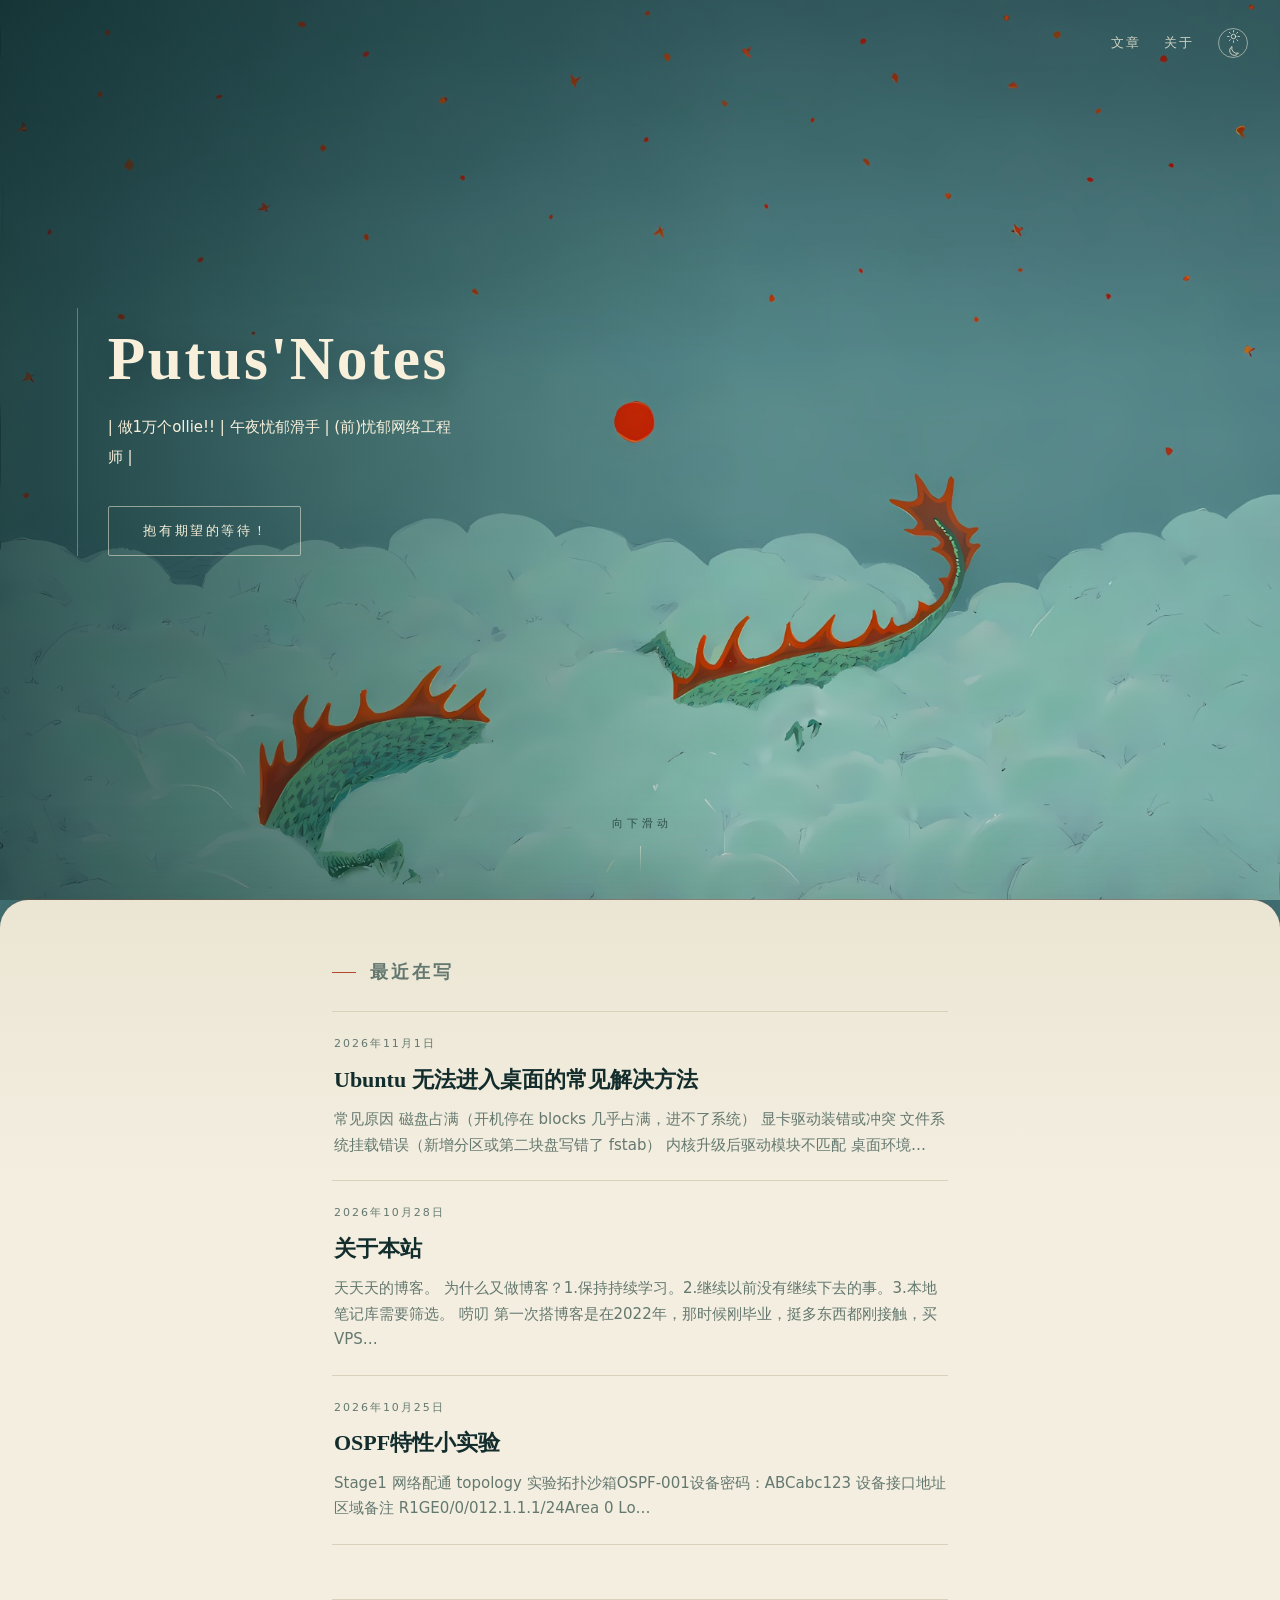
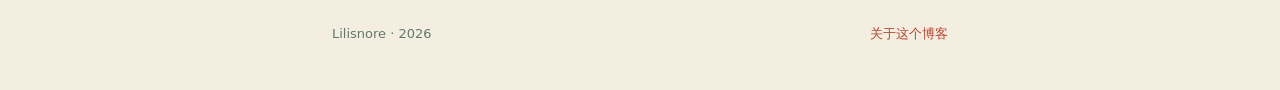
==== commit 5f394ab2: "update 2026-11-01" ====
--- a/docs/index.html
+++ b/docs/index.html
@@ -7,14 +7,14 @@
 <meta name="description" content="一个人的博客，记一些没地方放的念头。">
 <meta name="color-scheme" content="light dark">
 <script>(function(){try{var d=document.documentElement,s=null;try{s=localStorage.getItem('theme')}catch(e){}if(s!=='day'&&s!=='night')s=d.getAttribute('data-theme');if(s!=='day'&&s!=='night')s=(window.matchMedia&&matchMedia('(prefers-color-scheme: dark)').matches)?'night':'day';d.setAttribute('data-theme',s);}catch(e){}})();</script>
-<link rel="stylesheet" href="assets/style.css">
-<link rel="stylesheet" href="assets/serpent.css">
+<link rel="stylesheet" href="assets/style.css?v=e1ce7e2d">
+<link rel="stylesheet" href="assets/serpent.css?v=b7005975">
 <meta name="theme-color" content="#f4f0e1">
-<script src="assets/theme.js" defer></script>
-<script src="assets/serpent.js" defer></script>
+<script src="assets/theme.js?v=d5a7d186" defer></script>
+<script src="assets/serpent.js?v=478b2ee1" defer></script>
 <link rel="icon" type="image/png" sizes="64x64" href="assets/favicon.png">
 <link rel="apple-touch-icon" href="assets/apple-touch-icon.png">
-  <script src="assets/home.js" defer></script>
+  <script src="assets/home.js?v=a539e340" defer></script>
 </head>
 <body class="is-home">
 <div class="hero">
@@ -36,7 +36,7 @@
     <div class="hero__card">
       <p class="hero__eyebrow"></p>
       <h1 class="hero__title">Putus&#39;Notes</h1>
-      <p class="hero__desc">| (前)网络工程师 | 兴趣:兴趣泛滥 | 毁灭世界！ |</p>
+      <p class="hero__desc">| 做1万个ollie!! | 午夜忧郁滑手 | (前)忧郁网络工程师 |</p>
       <a class="hero__btn" href="#posts">抱有期望的等待！</a>
     </div>
     <p class="hero__hint"><span>向下滑动</span></p>
@@ -47,22 +47,29 @@
     <h2 class="sheet__title">最近在写</h2>
     <ul class="entries">
   <li class="entry">
+    <a href="posts/ubuntu.html">
+      <time datetime="2026-11-01">2026年11月1日</time>
+      <h2>Ubuntu 无法进入桌面的常见解决方法</h2>
+      <p>常见原因 磁盘占满（开机停在 blocks 几乎占满，进不了系统） 显卡驱动装错或冲突 文件系统挂载错误（新增分区或第二块盘写错了 fstab） 内核升级后驱动模块不匹配 桌面环境…</p>
+    </a>
+  </li>
+  <li class="entry">
+    <a href="posts/post-2026-10-28-alubc.html">
+      <time datetime="2026-10-28">2026年10月28日</time>
+      <h2>关于本站</h2>
+      <p>天天天的博客。 为什么又做博客？1.保持持续学习。2.继续以前没有继续下去的事。3.本地笔记库需要筛选。 唠叨 第一次搭博客是在2022年，那时候刚毕业，挺多东西都刚接触，买VPS…</p>
+    </a>
+  </li>
+  <li class="entry">
     <a href="posts/ospf.html">
       <time datetime="2026-10-25">2026年10月25日</time>
       <h2>OSPF特性小实验</h2>
       <p>Stage1 网络配通 topology 实验拓扑沙箱OSPF-001设备密码：ABCabc123 设备接口地址区域备注 R1GE0/0/012.1.1.1/24Area 0 Lo…</p>
     </a>
   </li>
-  <li class="entry">
-    <a href="posts/post-2026-10-25-alubc.html">
-      <time datetime="2026-10-25">2026年10月25日</time>
-      <h2>关于本站</h2>
-      <p>Putus 天天天的博客。 为什么又做博客？1.保持持续学习。2.继续以前没有继续下去的事。3.本地笔记库需要筛选。 唠叨 第一次搭博客是在2022年，那时候刚毕业，挺多东西都刚接…</p>
-    </a>
-  </li>
     </ul>
     <div class="sheet__footer">
-      <span class="sheet__sig"><span class="seal" aria-hidden="true">记</span>Lilisnore · 2026</span>
+      <span class="sheet__sig">Lilisnore · 2026</span>
       <a href="about.html">关于这个博客</a>
     </div>
   </div>
--- a/docs/assets/style.css
+++ b/docs/assets/style.css
@@ -512,17 +512,6 @@
   animation: rise-in 1s .15s both;
 }
 
-.hero__eyebrow::before {
-  content: "";
-  display: inline-block;
-  width: 7px;
-  height: 7px;
-  margin-right: 15px;
-  vertical-align: 2px;
-  background: var(--accent);
-  transform: rotate(45deg);
-}
-
 .hero__title {
   margin: 0;
   font-family: "Songti SC", "STSong", "SimSun", "Noto Serif SC", Georgia, serif;
@@ -628,7 +617,6 @@
   color: var(--gold);
 }
 
-:root[data-theme="night"] .hero__eyebrow::before { background: var(--gold); }
 
 :root[data-theme="night"] .hero__title {
   font-family: "Kaiti SC", "STKaiti", "KaiTi", "Songti SC", "STSong", serif;
@@ -758,21 +746,6 @@
   display: inline-flex;
   align-items: center;
   gap: 9px;
-}
-
-.seal {
-  display: inline-grid;
-  place-items: center;
-  width: 22px;
-  height: 22px;
-  background: var(--seal);
-  color: #f7f1e2;
-  font-family: "Songti SC", "STSong", "SimSun", "Noto Serif SC", Georgia, serif;
-  font-size: 12px;
-  line-height: 1;
-  border-radius: 3px;
-  transform: rotate(-4deg);
-  box-shadow: inset 0 0 0 1px rgba(255, 255, 255, .16);
 }
 
 /* 纸页在两种主题里换纸：白天米纸，夜里墨纸 */
--- a/docs/assets/serpent.css
+++ b/docs/assets/serpent.css
@@ -206,42 +206,6 @@
     linear-gradient(90deg, rgba(243, 238, 224, .20) 0%, transparent 42%);
 }
 
-body.is-post .sf-cover__cap {
-  position: absolute;
-  z-index: 1;
-  left: max(24px, calc(50vw - var(--sf-read) / 2));
-  bottom: 24px;
-  display: flex;
-  align-items: center;
-  gap: 12px;
-  font-family: var(--sf-mono);
-  font-size: 9px;
-  line-height: 1;
-  letter-spacing: .3em;
-  color: rgba(241, 233, 214, .58);
-  text-transform: uppercase;
-}
-
-body.is-post .sf-cover__cap .cn {
-  font-family: var(--sf-serif);
-  font-size: 10.5px;
-  letter-spacing: .22em;
-  text-transform: none;
-  opacity: .8;
-}
-
-:root[data-theme="day"] body.is-post .sf-cover__cap {
-  color: rgba(23, 33, 28, .55);
-}
-
-body.is-post .sf-cover__cap::before {
-  content: "";
-  width: 34px;
-  height: 1px;
-  background: currentColor;
-  opacity: .6;
-}
-
 /* ---------- 标题 ---------- */
 
 body.is-post .post > header {
@@ -286,20 +250,21 @@
   font-variant-numeric: tabular-nums;
 }
 
-body.is-post .post .meta::before {
-  content: "";
-  width: 5px;
-  height: 5px;
-  background: var(--sf-ember);
-  transform: rotate(45deg);
-  flex: none;
-}
-
 .sf-meta-dot {
   color: var(--sf-faint);
 }
 
 /* ---------- 正文 ---------- */
+
+/* 行内图标：正文里写 :icon[name]，构建时变成内联 SVG */
+.i-icon {
+  display: inline-block;
+  width: 1em;
+  height: 1em;
+  vertical-align: -0.14em;
+  flex: none;
+  margin: 0 0.04em;
+}
 
 body.is-post .prose {
   padding-top: 36px;
@@ -393,16 +358,6 @@
   line-height: 1.65;
   font-weight: 600;
   color: var(--sf-ink-strong);
-}
-
-body.is-post .prose h3::before {
-  content: "";
-  display: inline-block;
-  width: 6px;
-  height: 6px;
-  margin-right: 14px;
-  background: var(--sf-ember);
-  transform: translateY(-2px) rotate(45deg);
 }
 
 body.is-post .prose h4 {
@@ -705,19 +660,6 @@
   position: relative;
 }
 
-body.is-post .prose hr::after {
-  content: "";
-  position: absolute;
-  left: 50%;
-  top: 4px;
-  width: 7px;
-  height: 7px;
-  margin-left: -3.5px;
-  background: var(--sf-bg);
-  border: 1px solid var(--sf-ember);
-  transform: rotate(45deg);
-}
-
 /* ---------- 文末 ---------- */
 
 body.is-post .post-nav {
@@ -786,11 +728,6 @@
 }
 
 @media (max-width: 520px) {
-  body.is-post .sf-cover__cap {
-    font-size: 8px;
-    letter-spacing: .22em;
-  }
-
   body.is-post .prose table {
     font-size: 12.5px;
   }
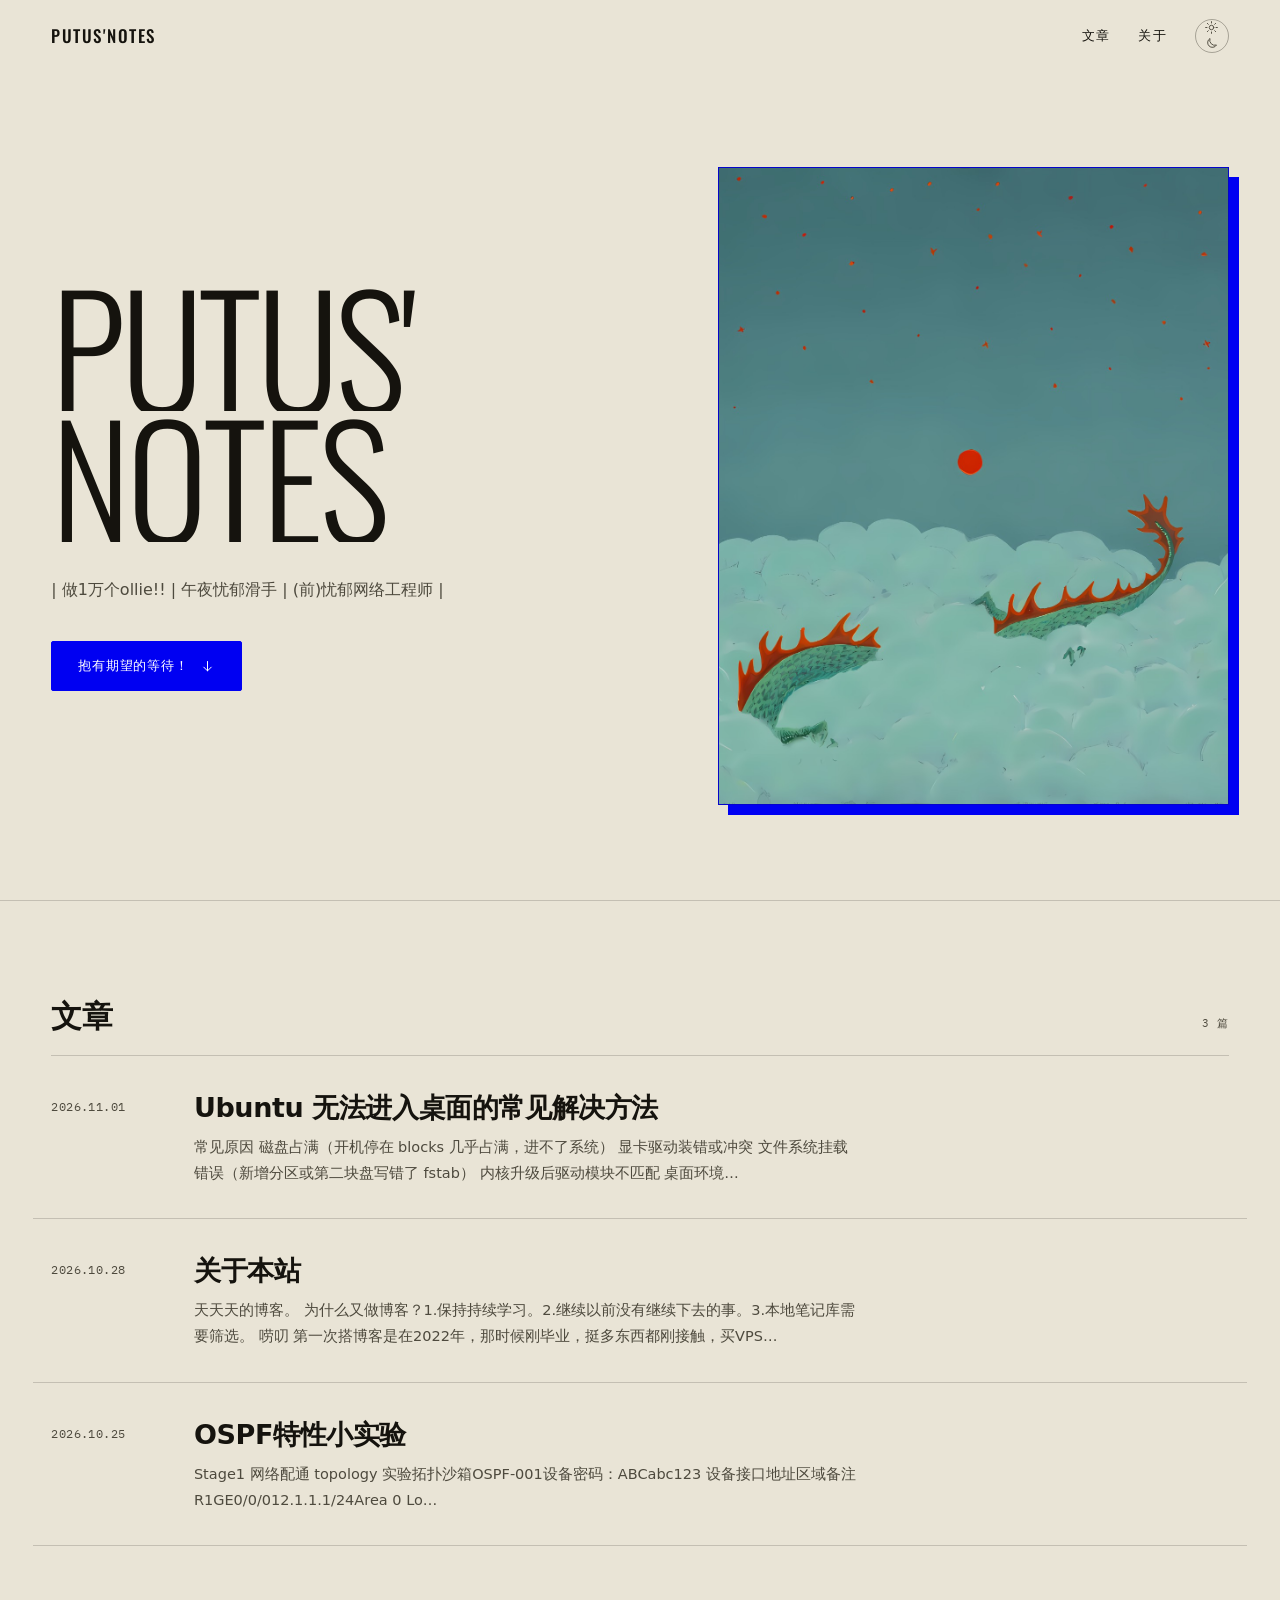
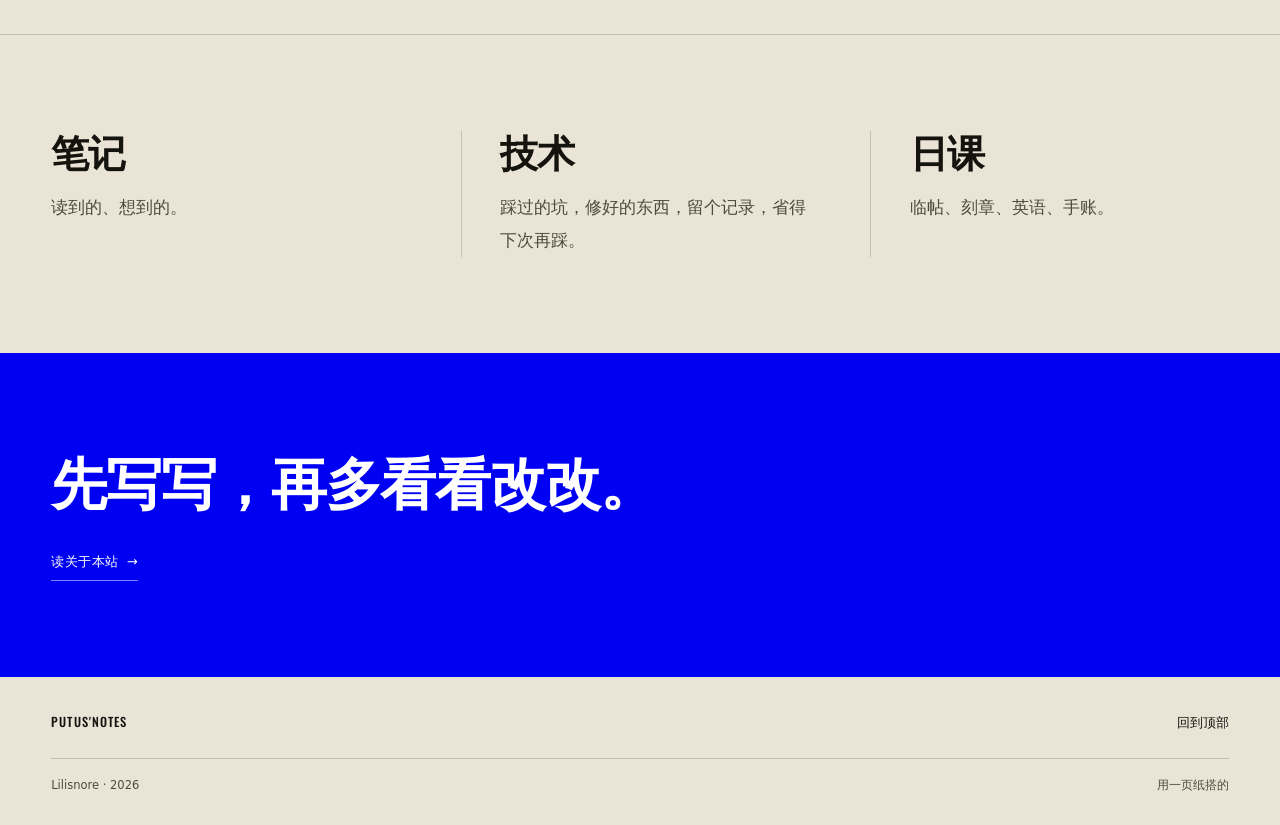
==== commit 91685875: "首页板块：笔记 / 技术 / 日课三栏" ====
--- a/docs/index.html
+++ b/docs/index.html
@@ -6,73 +6,124 @@
 <title>Putus Blog</title>
 <meta name="description" content="一个人的博客，记一些没地方放的念头。">
 <meta name="color-scheme" content="light dark">
-<script>(function(){try{var d=document.documentElement,s=null;try{s=localStorage.getItem('theme')}catch(e){}if(s!=='day'&&s!=='night')s=d.getAttribute('data-theme');if(s!=='day'&&s!=='night')s=(window.matchMedia&&matchMedia('(prefers-color-scheme: dark)').matches)?'night':'day';d.setAttribute('data-theme',s);}catch(e){}})();</script>
-<link rel="stylesheet" href="assets/style.css?v=e1ce7e2d">
-<link rel="stylesheet" href="assets/serpent.css?v=b7005975">
-<meta name="theme-color" content="#f4f0e1">
-<script src="assets/theme.js?v=d5a7d186" defer></script>
+<meta name="theme-color" content="#e9e4d6">
+<script>(function(){try{var d=document.documentElement,s=null;try{s=localStorage.getItem('theme')}catch(e){}if(s!=='day'&&s!=='night')s=d.getAttribute('data-theme');if(s!=='day'&&s!=='night')s=(window.matchMedia&&matchMedia('(prefers-color-scheme: dark)').matches)?'night':'day';d.setAttribute('data-theme',s);var m=document.querySelector('meta[name="theme-color"]');if(m)m.setAttribute('content',s==='night'?'#0d0d24':'#e9e4d6');}catch(e){}})();</script>
+<link rel="stylesheet" href="assets/style.css?v=10bfbd19">
+<link rel="stylesheet" href="assets/serpent.css?v=5e64b816">
+<script src="assets/theme.js?v=76b35699" defer></script>
 <script src="assets/serpent.js?v=478b2ee1" defer></script>
 <link rel="icon" type="image/png" sizes="64x64" href="assets/favicon.png">
 <link rel="apple-touch-icon" href="assets/apple-touch-icon.png">
-  <script src="assets/home.js?v=a539e340" defer></script>
+  <link rel="preconnect" href="https://fonts.googleapis.com">
+  <link rel="preconnect" href="https://fonts.gstatic.com" crossorigin>
+  <link rel="stylesheet" href="https://fonts.googleapis.com/css2?family=Oswald:wght@300;400;500&family=IBM+Plex+Mono:wght@400;500&display=swap">
+  <link rel="stylesheet" href="assets/home.css?v=7ab7f1d8">
+  <script src="assets/home.js?v=752c82d5" defer></script>
 </head>
 <body class="is-home">
-<div class="hero">
-  <div class="scene">
-    <img class="scene__img scene__img--day" src="assets/jade-dragons.jpg" alt="" width="1800" height="1447" decoding="async" fetchpriority="high">
-    <img class="scene__img scene__img--night" src="assets/white-tiger.jpg" alt="" width="1800" height="1367" decoding="async">
-    <button class="scene__orb scene__orb--sun" type="button" data-theme-toggle aria-label="切换到夜晚模式"></button>
-    <button class="scene__orb scene__orb--moon" type="button" data-theme-toggle aria-label="切换到白天模式"></button>
-  </div>
-  <div class="hero__inner">
-    <nav class="hero__nav">
-      <a href="index.html">文章</a>
-      <a href="about.html">关于</a>
-      <button class="theme-toggle" type="button" data-theme-toggle aria-label="切换到夜晚模式">
+<header class="h-header" id="top">
+  <a class="h-brand" href="index.html">Putus&#39;Notes</a>
+  <nav class="h-nav" aria-label="主导航">
+    <a href="#posts">文章</a>
+    <a href="about.html">关于</a>
+    <button class="theme-toggle" type="button" data-theme-toggle aria-label="切换到夜晚模式">
     <svg class="theme-toggle__sun" viewBox="0 0 24 24" fill="none" stroke="currentColor" stroke-width="1.5" stroke-linecap="round" aria-hidden="true"><circle cx="12" cy="12" r="3.6"/><path d="M12 2.6v2.2M12 19.2v2.2M2.6 12h2.2M19.2 12h2.2M5.3 5.3l1.6 1.6M17.1 17.1l1.6 1.6M18.7 5.3l-1.6 1.6M6.9 17.1l-1.6 1.6"/></svg>
     <svg class="theme-toggle__moon" viewBox="0 0 24 24" fill="none" stroke="currentColor" stroke-width="1.5" stroke-linejoin="round" aria-hidden="true"><path d="M20 14.4A8.2 8.2 0 0 1 9.6 4a7.6 7.6 0 1 0 10.4 10.4Z"/></svg>
   </button>
-    </nav>
-    <div class="hero__card">
-      <p class="hero__eyebrow"></p>
-      <h1 class="hero__title">Putus&#39;Notes</h1>
-      <p class="hero__desc">| 做1万个ollie!! | 午夜忧郁滑手 | (前)忧郁网络工程师 |</p>
-      <a class="hero__btn" href="#posts">抱有期望的等待！</a>
-    </div>
-    <p class="hero__hint"><span>向下滑动</span></p>
-  </div>
-</div>
-<div class="sheet" id="posts">
-  <div class="sheet__inner">
-    <h2 class="sheet__title">最近在写</h2>
-    <ul class="entries">
-  <li class="entry">
-    <a href="posts/ubuntu.html">
-      <time datetime="2026-11-01">2026年11月1日</time>
-      <h2>Ubuntu 无法进入桌面的常见解决方法</h2>
-      <p>常见原因 磁盘占满（开机停在 blocks 几乎占满，进不了系统） 显卡驱动装错或冲突 文件系统挂载错误（新增分区或第二块盘写错了 fstab） 内核升级后驱动模块不匹配 桌面环境…</p>
-    </a>
-  </li>
-  <li class="entry">
-    <a href="posts/post-2026-10-28-alubc.html">
-      <time datetime="2026-10-28">2026年10月28日</time>
-      <h2>关于本站</h2>
-      <p>天天天的博客。 为什么又做博客？1.保持持续学习。2.继续以前没有继续下去的事。3.本地笔记库需要筛选。 唠叨 第一次搭博客是在2022年，那时候刚毕业，挺多东西都刚接触，买VPS…</p>
-    </a>
-  </li>
-  <li class="entry">
-    <a href="posts/ospf.html">
-      <time datetime="2026-10-25">2026年10月25日</time>
-      <h2>OSPF特性小实验</h2>
-      <p>Stage1 网络配通 topology 实验拓扑沙箱OSPF-001设备密码：ABCabc123 设备接口地址区域备注 R1GE0/0/012.1.1.1/24Area 0 Lo…</p>
-    </a>
-  </li>
-    </ul>
-    <div class="sheet__footer">
-      <span class="sheet__sig">Lilisnore · 2026</span>
-      <a href="about.html">关于这个博客</a>
+  </nav>
+</header>
+<main>
+  <section class="h-hero">
+    <div class="h-wrap h-hero__grid">
+      <div class="h-hero__copy">
+        <h1 class="h-title">
+          <span class="h-title__line"><span>Putus&#39;</span></span>
+          <span class="h-title__line"><span>Notes</span></span>
+        </h1>
+        <p class="h-lede">| 做1万个ollie!! | 午夜忧郁滑手 | (前)忧郁网络工程师 |</p>
+        <div class="h-actions">
+          <a class="h-btn" href="#posts">
+            抱有期望的等待！
+            <svg viewBox="0 0 24 24" fill="none" stroke="currentColor" stroke-width="1.6" stroke-linecap="round" stroke-linejoin="round" aria-hidden="true"><path d="M12 4v15M6 13l6 6 6-6"/></svg>
+          </a>
+        </div>
+      </div>
+      <div class="h-plate">
+    <div class="h-plate__frame">
+      <img class="scene__img scene__img--day h-plate__img h-plate__img--day" data-src="assets/jade-dragons.jpg" alt="" width="1800" height="1447" decoding="async">
+      <img class="scene__img scene__img--night h-plate__img h-plate__img--night" data-src="assets/white-tiger.jpg" alt="" width="1800" height="1367" decoding="async">
+      <button class="h-orb h-orb--sun" type="button" data-theme-toggle aria-label="切换到夜晚模式"></button>
+      <button class="h-orb h-orb--moon" type="button" data-theme-toggle aria-label="切换到白天模式"></button>
     </div>
   </div>
-</div>
+  <script>(function(){var t=document.documentElement.getAttribute('data-theme');var img=document.querySelector(t==='night'?'.scene__img--night':'.scene__img--day');if(!img)return;var src=img.getAttribute('data-src');if(!src)return;img.setAttribute('fetchpriority','high');img.src=src;})();</script>
+    </div>
+  </section>
+  <section class="h-posts" id="posts">
+    <div class="h-wrap">
+      <div class="h-posts__head">
+        <h2>文章</h2>
+        <span class="h-posts__count">3 篇</span>
+      </div>
+      <div class="h-rows">
+  <a class="h-row" href="posts/ubuntu.html">
+    <time datetime="2026-11-01">2026.11.01</time>
+    <div>
+      <h3>Ubuntu 无法进入桌面的常见解决方法</h3>
+      <p>常见原因 磁盘占满（开机停在 blocks 几乎占满，进不了系统） 显卡驱动装错或冲突 文件系统挂载错误（新增分区或第二块盘写错了 fstab） 内核升级后驱动模块不匹配 桌面环境…</p>
+    </div>
+  </a>
+  <a class="h-row" href="posts/post-2026-10-28-alubc.html">
+    <time datetime="2026-10-28">2026.10.28</time>
+    <div>
+      <h3>关于本站</h3>
+      <p>天天天的博客。 为什么又做博客？1.保持持续学习。2.继续以前没有继续下去的事。3.本地笔记库需要筛选。 唠叨 第一次搭博客是在2022年，那时候刚毕业，挺多东西都刚接触，买VPS…</p>
+    </div>
+  </a>
+  <a class="h-row" href="posts/ospf.html">
+    <time datetime="2026-10-25">2026.10.25</time>
+    <div>
+      <h3>OSPF特性小实验</h3>
+      <p>Stage1 网络配通 topology 实验拓扑沙箱OSPF-001设备密码：ABCabc123 设备接口地址区域备注 R1GE0/0/012.1.1.1/24Area 0 Lo…</p>
+    </div>
+  </a>
+      </div>
+    </div>
+  </section>
+  <section class="h-notes">
+    <div class="h-wrap h-notes__grid">
+      <div class="h-notes__col">
+        <h2>笔记</h2>
+        <p>读到的、想到的。</p>
+      </div>
+      <div class="h-notes__col">
+        <h2>技术</h2>
+        <p>踩过的坑，修好的东西，留个记录，省得下次再踩。</p>
+      </div>
+      <div class="h-notes__col">
+        <h2>日课</h2>
+        <p>临帖、刻章、英语、手账。</p>
+      </div>
+    </div>
+  </section>
+  <section class="h-about h-quote" id="about" aria-label="关于">
+    <div class="h-wrap">
+      <p class="h-quote__text">先写写，再多看看改改。</p>
+      <a href="about.html">读关于本站 <span aria-hidden="true">→</span></a>
+    </div>
+  </section>
+</main>
+<footer class="h-footer">
+  <div class="h-wrap">
+    <div class="h-footer__top">
+      <a class="h-brand" href="index.html">Putus&#39;Notes</a>
+      <a href="#top">回到顶部</a>
+    </div>
+    <div class="h-footer__meta">
+      <span>Lilisnore · 2026</span>
+      <span>用一页纸搭的</span>
+    </div>
+  </div>
+</footer>
 </body>
 </html>
--- a/docs/assets/style.css
+++ b/docs/assets/style.css
@@ -11,7 +11,7 @@
   --paper-2: #ebe5d3;
   --ink: #1e3a3a;
   --ink-strong: #132d2d;
-  --muted: #64786f;
+  --muted: #55685f;
   --line: #d9d1bb;
   --accent: #b4452f;
   --accent-soft: #d98a74;
@@ -495,7 +495,8 @@
   position: relative;
   z-index: 1;
   max-width: 520px;
-  pointer-events: none;
+  /* 保留文字可拖选；日月热区不在这块区域里 */
+  pointer-events: auto;
 }
 
 :root[data-theme="day"] .hero__card {
--- a/docs/assets/serpent.css
+++ b/docs/assets/serpent.css
@@ -11,14 +11,14 @@
   --sf-bg-2: #ebe5d3;
   --sf-ink: #2a322d;
   --sf-ink-strong: #17211c;
-  --sf-muted: #6d7165;
-  --sf-faint: #8b8e80;
+  --sf-muted: #5f6357;
+  --sf-faint: #6a6e61;
   --sf-line: rgba(23, 33, 28, .16);
   --sf-line-soft: rgba(23, 33, 28, .08);
   --sf-ember: #a8473c;
   --sf-ember-soft: rgba(168, 71, 60, .12);
   --sf-jade: #2f6a5f;
-  --sf-gold: #96702e;
+  --sf-gold: #7d5a22;
   --sf-plate: #fbf7eb;
   --sf-code: #f7f2e4;
   --sf-grain: .018;
@@ -49,7 +49,7 @@
   --sf-ink: #d7cfbc;
   --sf-ink-strong: #f1e9d6;
   --sf-muted: #8f8a7b;
-  --sf-faint: #6b675c;
+  --sf-faint: #8a8578;
   --sf-line: rgba(233, 224, 203, .15);
   --sf-line-soft: rgba(233, 224, 203, .07);
   --sf-ember: #b8543c;
@@ -87,10 +87,11 @@
 
 /* ---------- 页头对齐与留白 ---------- */
 
+/* main 占满整宽，封面才能 100% 通栏；正文由 .post 自己限宽 */
 body.is-post main {
-  max-width: calc(var(--sf-read) + var(--sf-pad) * 2);
-  margin: 0 auto;
-  padding: 0 var(--sf-pad) 96px;
+  max-width: none;
+  margin: 0;
+  padding: 0 0 96px;
 }
 
 body.is-post .site,
@@ -138,9 +139,9 @@
 }
 
 body.is-post .post {
-  max-width: var(--sf-read);
+  max-width: calc(var(--sf-read) + var(--sf-pad) * 2);
   margin: 0 auto;
-  padding-top: 26px;
+  padding: 26px var(--sf-pad) 0;
 }
 
 /* ---------- 阅读进度 ---------- */
@@ -162,10 +163,10 @@
 
 body.is-post .sf-cover {
   position: relative;
-  width: 100vw;
+  width: 100%;
   max-width: none;
   height: clamp(280px, 40vh, 420px);
-  margin: 0 calc(50% - 50vw);
+  margin: 0;
   overflow: hidden;
   background: var(--sf-bg-2);
 }
--- a/docs/assets/home.css
+++ b/docs/assets/home.css
@@ -0,0 +1,488 @@
+/* ============================================================
+   Putus'Notes · 首页（Hermes Blue × 夜海）
+   只作用于 body.is-home；文章页不受影响。
+   加载顺序：style.css → serpent.css → home.css
+   ============================================================ */
+
+body.is-home {
+  --h-bg: #0d0d24;
+  --h-ink: #f2f2f2;
+  --h-muted: #a6a6bc;
+  --h-line: rgba(242, 242, 242, .14);
+  --h-line-strong: rgba(242, 242, 242, .28);
+  --h-blue: #0000f2;
+  --h-accent-text: #9a9aff;
+  --h-grid: rgba(242, 242, 242, .032);
+  --h-sans: "MiSans", "HarmonyOS Sans SC", "PingFang SC", "Noto Sans SC", "Microsoft YaHei", system-ui, sans-serif;
+  --h-display: "Oswald", "Arial Narrow", "MiSans", "Microsoft YaHei", sans-serif;
+  --h-mono: "IBM Plex Mono", "JetBrains Mono", "Cascadia Mono", Consolas, monospace;
+  --h-gutter: clamp(20px, 4vw, 56px);
+  --h-max: 1360px;
+  --h-ease: cubic-bezier(.16, 1, .3, 1);
+
+  margin: 0;
+  background-color: var(--h-bg);
+  color: var(--h-ink);
+  font-family: var(--h-sans);
+  font-size: 16px;
+  line-height: 1.85;
+  -webkit-font-smoothing: antialiased;
+  overflow-x: hidden;
+  transition: background-color .35s ease, color .35s ease;
+}
+
+html[data-theme="day"] body.is-home[class] {
+  --h-bg: #e9e4d6;
+  --h-ink: #15130e;
+  --h-muted: #4e4a3e;
+  --h-line: rgba(30, 26, 18, .18);
+  --h-line-strong: rgba(30, 26, 18, .32);
+  --h-accent-text: #0000c2;
+  --h-grid: rgba(30, 26, 18, .045);
+}
+
+html:has(body.is-home) { background: #0d0d24; }
+html[data-theme="night"]:has(body.is-home) { --meta: #0d0d24; }
+html[data-theme="day"]:has(body.is-home) { --meta: #e9e4d6; background: #e9e4d6; }
+
+/* 旧 style.css 有一条 :root[data-theme="day"] body.is-home{background:#427175}，
+   优先级比 body.is-home 高；这里用 [class] 提高一级，把白天的暖纸底抢回来。 */
+html[data-theme="day"] body.is-home[class] {
+  background-color: var(--h-bg);
+}
+
+body.is-home main {
+  max-width: none;
+  margin: 0;
+  padding: 0;
+}
+
+body.is-home a { color: inherit; text-decoration: none; }
+body.is-home a:hover { text-decoration: none; }
+body.is-home :focus-visible { outline: 2px solid var(--h-accent-text); outline-offset: 4px; }
+body.is-home ::selection { background: var(--h-blue); color: #fff; }
+
+body.is-home .h-wrap {
+  max-width: var(--h-max);
+  margin: 0 auto;
+  padding: 0 var(--h-gutter);
+}
+
+/* ---------- 页眉 ---------- */
+
+.h-header {
+  position: fixed;
+  inset: 0 0 auto;
+  z-index: 50;
+  height: 72px;
+  display: flex;
+  align-items: center;
+  justify-content: space-between;
+  padding: 0 var(--h-gutter);
+  border-bottom: 1px solid transparent;
+  background: var(--h-bg);
+  background: color-mix(in srgb, var(--h-bg) 80%, transparent);
+  -webkit-backdrop-filter: blur(14px) saturate(1.1);
+  backdrop-filter: blur(14px) saturate(1.1);
+  transition: border-color .2s, background-color .35s;
+}
+.h-header.is-stuck { border-bottom-color: var(--h-line); }
+
+.h-brand {
+  font-family: var(--h-display);
+  font-weight: 500;
+  font-size: 17px;
+  line-height: 1;
+  letter-spacing: .09em;
+  text-transform: uppercase;
+}
+
+.h-nav { display: flex; align-items: center; gap: clamp(16px, 2.2vw, 28px); }
+.h-nav a {
+  padding: 10px 0;
+  color: var(--h-muted);
+  font-size: 12.5px;
+  letter-spacing: .1em;
+  transition: color .18s;
+}
+.h-nav a:hover { color: var(--h-ink); }
+
+.h-header .theme-toggle {
+  width: 34px;
+  height: 34px;
+  flex: none;
+  border: 1px solid var(--h-line-strong);
+  color: var(--h-muted);
+}
+.h-header .theme-toggle:hover {
+  border-color: var(--h-ink);
+  color: var(--h-ink);
+  background: transparent;
+}
+
+/* ---------- 首屏 ---------- */
+
+.h-hero {
+  min-height: 100svh;
+  padding-top: 72px;
+  display: flex;
+  align-items: center;
+}
+.h-hero__grid {
+  width: 100%;
+  display: grid;
+  grid-template-columns: minmax(0, 6.5fr) minmax(0, 5.5fr);
+  gap: clamp(28px, 5vw, 80px);
+  align-items: center;
+  padding-top: clamp(28px, 4vh, 52px);
+  padding-bottom: clamp(28px, 4vh, 52px);
+}
+.h-hero__copy { position: relative; z-index: 2; }
+
+.h-title {
+  margin: 0;
+  font-family: var(--h-display);
+  font-weight: 300;
+  font-size: clamp(64px, 12vw, 184px);
+  line-height: .85;
+  letter-spacing: -.03em;
+  text-transform: uppercase;
+}
+.h-title__line { display: block; overflow: hidden; padding-right: .04em; }
+.h-title__line > span { display: block; animation: h-rise 1s var(--h-ease) both; }
+.h-title__line:nth-child(2) > span { animation-delay: .08s; }
+@keyframes h-rise { from { transform: translateY(112%); } to { transform: none; } }
+
+.h-lede {
+  max-width: 27em;
+  margin: clamp(24px, 3.6vh, 34px) 0 0;
+  color: var(--h-muted);
+  font-size: clamp(15px, 1.25vw, 17.5px);
+  line-height: 1.95;
+  text-wrap: pretty;
+}
+
+.h-actions { display: flex; align-items: center; gap: 20px; flex-wrap: wrap; margin-top: clamp(28px, 4vh, 38px); }
+.h-btn {
+  display: inline-flex;
+  align-items: center;
+  justify-content: center;
+  gap: 12px;
+  min-height: 50px;
+  padding: 0 26px;
+  border: 1px solid var(--h-ink);
+  border-radius: 2px;
+  background: var(--h-ink);
+  color: var(--h-blue);
+  font-family: var(--h-sans);
+  font-size: 13px;
+  font-weight: 500;
+  letter-spacing: .06em;
+  transition: background-color .18s, border-color .18s, color .18s;
+}
+.h-btn svg { width: 15px; height: 15px; transition: transform .25s var(--h-ease); }
+/* body.is-home a 的 color:inherit 优先级比 .h-btn 高，这里补一条更具体的 */
+body.is-home a.h-btn { color: var(--h-blue); }
+body.is-home a.h-btn:hover { color: #fff; }
+.h-btn:hover { background: var(--h-blue); border-color: var(--h-blue); color: #fff; }
+.h-btn:hover svg { transform: translateY(2px); }
+html[data-theme="day"] body.is-home .h-btn { background: var(--h-blue); border-color: var(--h-blue); color: #fff; }
+html[data-theme="day"] body.is-home .h-btn:hover { background: var(--h-ink); border-color: var(--h-ink); color: var(--h-bg); }
+
+/* ---------- 画 ---------- */
+
+.h-plate {
+  position: relative;
+  z-index: 1;
+  margin: 0;
+  animation: h-fade 1.1s .1s var(--h-ease) both;
+}
+/* 画后面错位叠一块纯蓝底板：像两层印张压在一起 */
+.h-plate::before {
+  content: "";
+  position: absolute;
+  z-index: 0;
+  top: 10px;
+  left: 10px;
+  right: -10px;
+  bottom: -10px;
+  background: var(--h-blue);
+}
+@keyframes h-fade { from { opacity: 0; transform: translateY(12px); } to { opacity: 1; transform: none; } }
+
+.h-plate__frame {
+  position: relative;
+  z-index: 1;
+  overflow: hidden;
+  aspect-ratio: 4 / 5;
+  border: 1px solid var(--h-line);
+  background: var(--h-blue);
+  isolation: isolate;
+}
+
+/* 两张画都叠在画框里；主题只决定显示哪一张。 */
+.h-plate__img {
+  position: absolute;
+  inset: 0;
+  width: 100%;
+  height: 100%;
+  object-fit: cover;
+  opacity: 1;
+  filter: grayscale(1) contrast(1.1) brightness(.96);
+  mix-blend-mode: luminosity;
+  transition: opacity .5s ease;
+}
+html[data-theme="day"] body.is-home .h-plate__img--night { display: none; }
+html[data-theme="night"] body.is-home .h-plate__img--day { display: none; }
+
+/* 白天：保留玉龙原图的青绿/朱红，蓝色只留给错位底板 */
+html[data-theme="day"] body.is-home .h-plate__frame { background: var(--h-blue); }
+html[data-theme="day"] body.is-home .h-plate__img {
+  filter: none;
+  mix-blend-mode: normal;
+  opacity: 1;
+}
+
+/* 画中的太阳 / 月亮：透明热区，位置由 home.js 算 */
+.h-orb {
+  position: absolute;
+  z-index: 3;
+  padding: 0;
+  border: 0;
+  border-radius: 50%;
+  background: transparent;
+  cursor: pointer;
+  transform: translate(-50%, -50%);
+}
+.h-orb:hover { box-shadow: 0 0 0 1px rgba(255, 255, 255, .62); }
+.h-orb:focus-visible { outline: 2px solid #fff; outline-offset: 5px; }
+html[data-theme="day"] body.is-home .h-orb--moon,
+html[data-theme="night"] body.is-home .h-orb--sun { display: none; }
+
+/* ---------- 文章 ---------- */
+
+.h-posts {
+  border-top: 1px solid var(--h-line);
+  scroll-margin-top: 76px;
+  padding: clamp(56px, 8vw, 96px) 0 clamp(56px, 7vw, 88px);
+}
+.h-posts__head {
+  display: flex;
+  align-items: baseline;
+  justify-content: space-between;
+  gap: 20px;
+  margin: 0 0 18px;
+}
+.h-posts__head h2 {
+  margin: 0;
+  font-size: clamp(24px, 2.4vw, 32px);
+  font-weight: 600;
+  line-height: 1.3;
+  letter-spacing: -.02em;
+}
+.h-posts__count {
+  color: var(--h-muted);
+  font-family: var(--h-mono);
+  font-size: 11px;
+  letter-spacing: .05em;
+  font-variant-numeric: tabular-nums;
+}
+
+.h-rows { border-top: 1px solid var(--h-line); }
+.h-empty { margin: 0; padding: 28px 0; color: var(--h-muted); }
+.h-row {
+  display: grid;
+  grid-template-columns: 112px minmax(0, 1fr);
+  gap: clamp(14px, 2.4vw, 34px);
+  padding: clamp(24px, 2.8vw, 32px) clamp(10px, 1.4vw, 20px);
+  margin: 0 calc(clamp(10px, 1.4vw, 20px) * -1);
+  border-bottom: 1px solid var(--h-line);
+  transition: background-color .18s, border-color .18s, color .18s;
+}
+.h-row:hover { background: var(--h-blue); border-color: var(--h-blue); color: #fff; }
+.h-row time {
+  padding-top: 8px;
+  color: var(--h-muted);
+  font-family: var(--h-mono);
+  font-size: 11.5px;
+  letter-spacing: .04em;
+  font-variant-numeric: tabular-nums;
+  transition: color .18s;
+}
+.h-row h3 {
+  margin: 0;
+  font-size: clamp(20px, 2.2vw, 27px);
+  font-weight: 600;
+  line-height: 1.45;
+  letter-spacing: -.015em;
+  text-wrap: balance;
+}
+.h-row p {
+  display: -webkit-box;
+  -webkit-box-orient: vertical;
+  -webkit-line-clamp: 2;
+  overflow: hidden;
+  max-width: 46em;
+  margin: 7px 0 0;
+  color: var(--h-muted);
+  font-size: 14.5px;
+  line-height: 1.8;
+  transition: color .18s;
+}
+.h-row:hover time,
+.h-row:hover p { color: rgba(255, 255, 255, .76); }
+
+/* ---------- 日课 / 技术 ---------- */
+
+.h-notes {
+  border-top: 1px solid var(--h-line);
+  padding: clamp(56px, 8vw, 96px) 0;
+}
+.h-notes__grid {
+  display: grid;
+  grid-template-columns: repeat(3, minmax(0, 1fr));
+  gap: clamp(24px, 4vw, 52px);
+}
+.h-notes__col h2 {
+  margin: 0;
+  font-size: clamp(26px, 3vw, 38px);
+  font-weight: 600;
+  line-height: 1.25;
+  letter-spacing: -.02em;
+}
+.h-notes__col p {
+  max-width: 26em;
+  margin: 14px 0 0;
+  color: var(--h-muted);
+  font-size: clamp(15px, 1.3vw, 17px);
+  line-height: 1.95;
+  text-wrap: pretty;
+}
+.h-notes__col + .h-notes__col {
+  border-left: 1px solid var(--h-line);
+  padding-left: clamp(24px, 3vw, 44px);
+}
+
+/* ---------- 关于 ---------- */
+
+.h-about {
+  padding: clamp(56px, 8vw, 96px) 0;
+  background: var(--h-blue);
+  color: #fff;
+  scroll-margin-top: 76px;
+}
+.h-about h2 {
+  margin: 0;
+  font-size: clamp(30px, 4.2vw, 52px);
+  font-weight: 600;
+  line-height: 1.25;
+  letter-spacing: -.02em;
+}
+.h-about p {
+  max-width: 33em;
+  margin: 20px 0 0;
+  color: rgba(255, 255, 255, .82);
+  font-size: clamp(14px, 1.2vw, 16.5px);
+  line-height: 1.95;
+  text-wrap: pretty;
+}
+.h-about .h-quote__text {
+  max-width: 14em;
+  margin: 0;
+  color: #fff;
+  font-size: clamp(32px, 4.6vw, 56px);
+  font-weight: 600;
+  line-height: 1.3;
+  letter-spacing: -.02em;
+  text-wrap: balance;
+}
+.h-about a {
+  display: inline-flex;
+  align-items: center;
+  gap: 8px;
+  margin-top: 28px;
+  padding-bottom: 6px;
+  border-bottom: 1px solid rgba(255, 255, 255, .5);
+  font-size: 13px;
+  letter-spacing: .04em;
+  transition: border-color .2s, gap .2s;
+}
+.h-about a:hover { border-color: #fff; gap: 12px; }
+
+/* ---------- 页脚 ---------- */
+
+.h-footer { padding: 34px 0 28px; }
+.h-footer__top {
+  display: flex;
+  align-items: center;
+  justify-content: space-between;
+  gap: 24px;
+}
+.h-footer__top a { color: var(--h-muted); font-size: 12.5px; }
+.h-footer__top a:hover { color: var(--h-ink); }
+.h-footer__meta {
+  display: flex;
+  justify-content: space-between;
+  gap: 16px;
+  flex-wrap: wrap;
+  margin-top: 24px;
+  padding-top: 16px;
+  border-top: 1px solid var(--h-line);
+  color: var(--h-muted);
+  font-size: 11.5px;
+}
+
+/* ---------- 响应式 ---------- */
+
+@media (max-width: 1000px) {
+  .h-hero__grid {
+    grid-template-columns: 1fr;
+    gap: clamp(30px, 6vw, 48px);
+    padding-top: 36px;
+  }
+  .h-hero { min-height: auto; padding-bottom: 32px; }
+  .h-title { font-size: clamp(62px, 16vw, 140px); }
+  .h-plate { width: 100%; max-width: 520px; }
+  .h-plate::before { top: 8px; left: 8px; right: -8px; bottom: -8px; }
+  .h-row { grid-template-columns: 84px minmax(0, 1fr); }
+}
+
+@media (max-width: 640px) {
+  .h-header { height: 60px; }
+  .h-brand { font-size: 14px; }
+  .h-nav { gap: 14px; }
+  .h-nav a { padding: 13px 0; font-size: 11.5px; }
+  .h-header .theme-toggle { width: 38px; height: 38px; }
+  .h-hero { padding-top: 60px; }
+  .h-title { font-size: clamp(56px, 18.5vw, 96px); }
+  .h-lede { font-size: 14.5px; line-height: 1.95; }
+  .h-btn { min-height: 46px; padding: 0 20px; font-size: 12.5px; }
+  .h-posts { padding-top: 52px; }
+  .h-row {
+    grid-template-columns: 1fr;
+    gap: 4px;
+    padding: 22px 8px;
+    margin: 0 -8px;
+  }
+  .h-row time { padding-top: 0; font-size: 11px; }
+  .h-row h3 { font-size: 20px; }
+  .h-row p { font-size: 13px; }
+  .h-notes__grid { grid-template-columns: 1fr; gap: 30px; }
+  .h-notes__col + .h-notes__col {
+    padding-left: 0;
+    border-left: 0;
+    border-top: 1px solid var(--h-line);
+    padding-top: 28px;
+  }
+  .h-about p { font-size: 14px; }
+  .h-footer__top { flex-direction: column; align-items: flex-start; gap: 16px; }
+  .h-footer__meta { flex-direction: column; gap: 6px; }
+}
+
+@media (prefers-reduced-motion: reduce) {
+  body.is-home *,
+  body.is-home *::before,
+  body.is-home *::after { animation: none !important; transition: none !important; scroll-behavior: auto !important; }
+  .h-title__line > span { transform: none; }
+  .h-plate { opacity: 1; transform: none; }
+}
